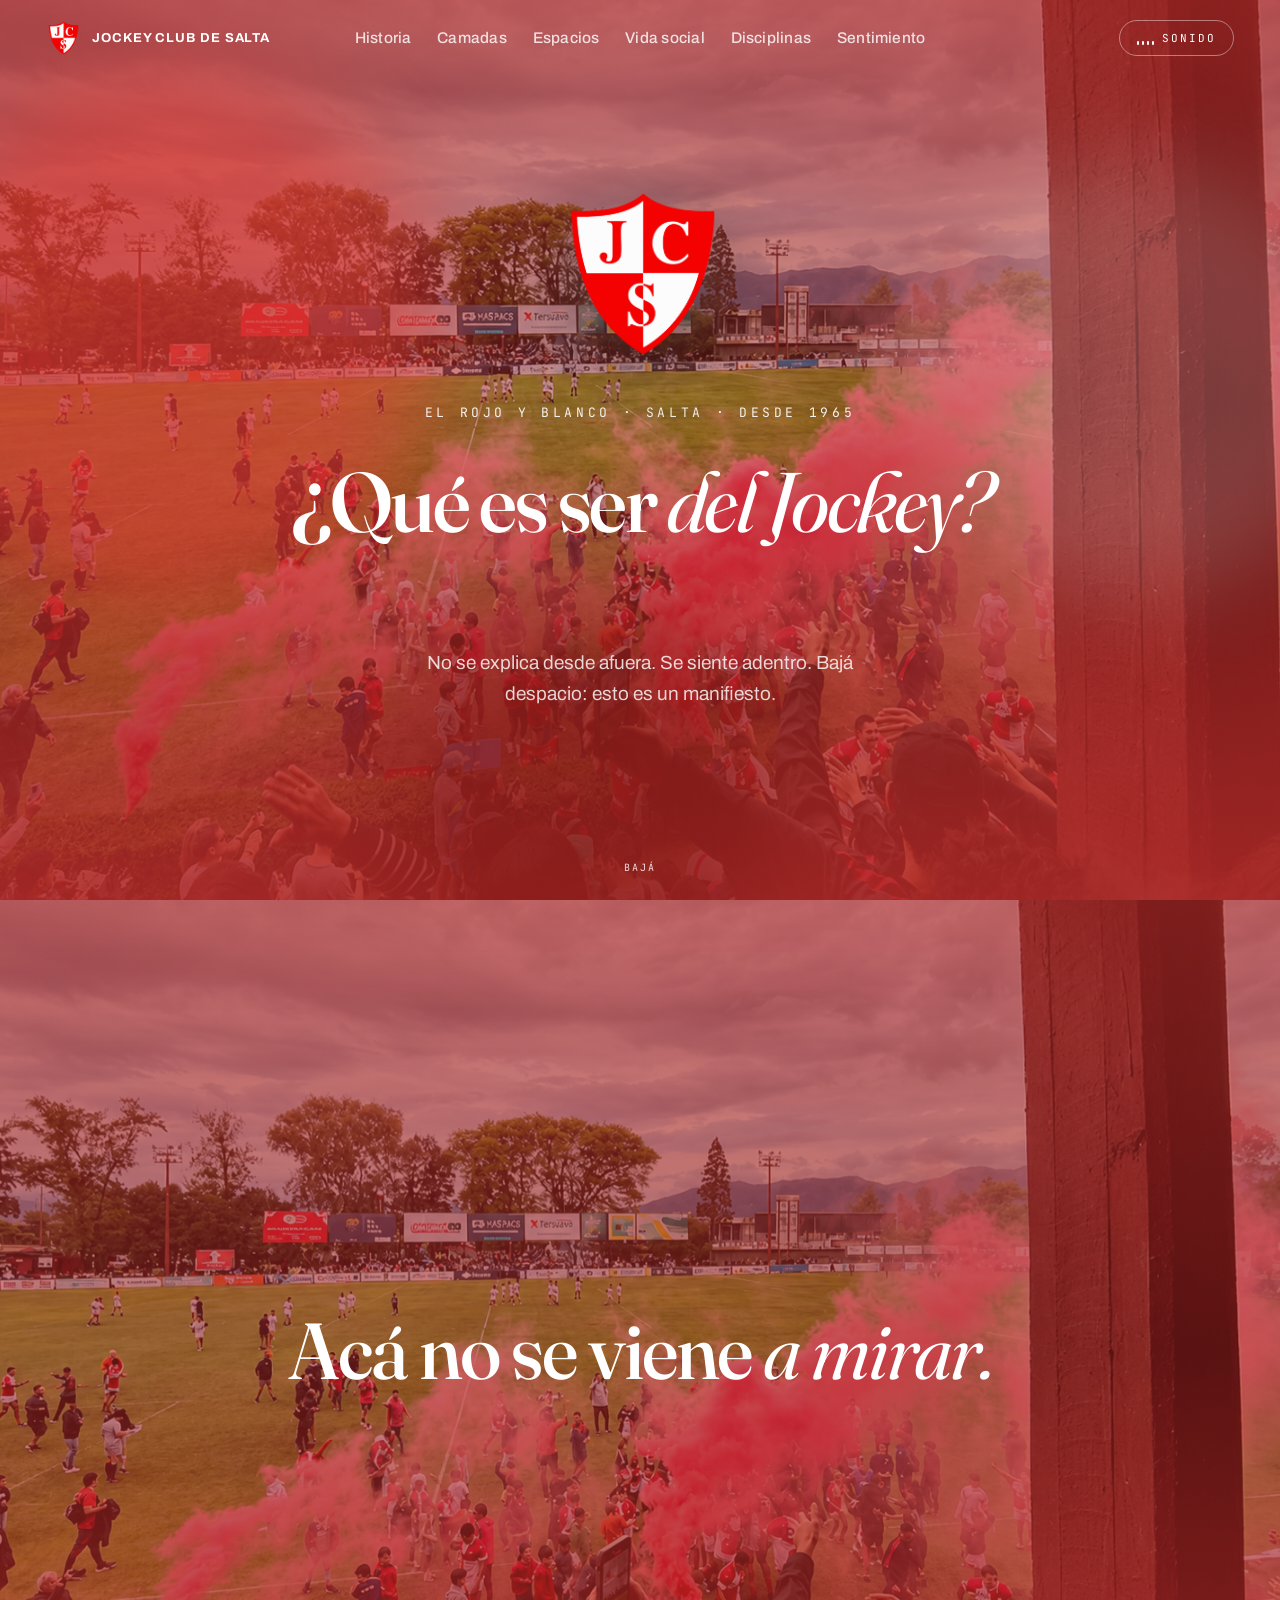
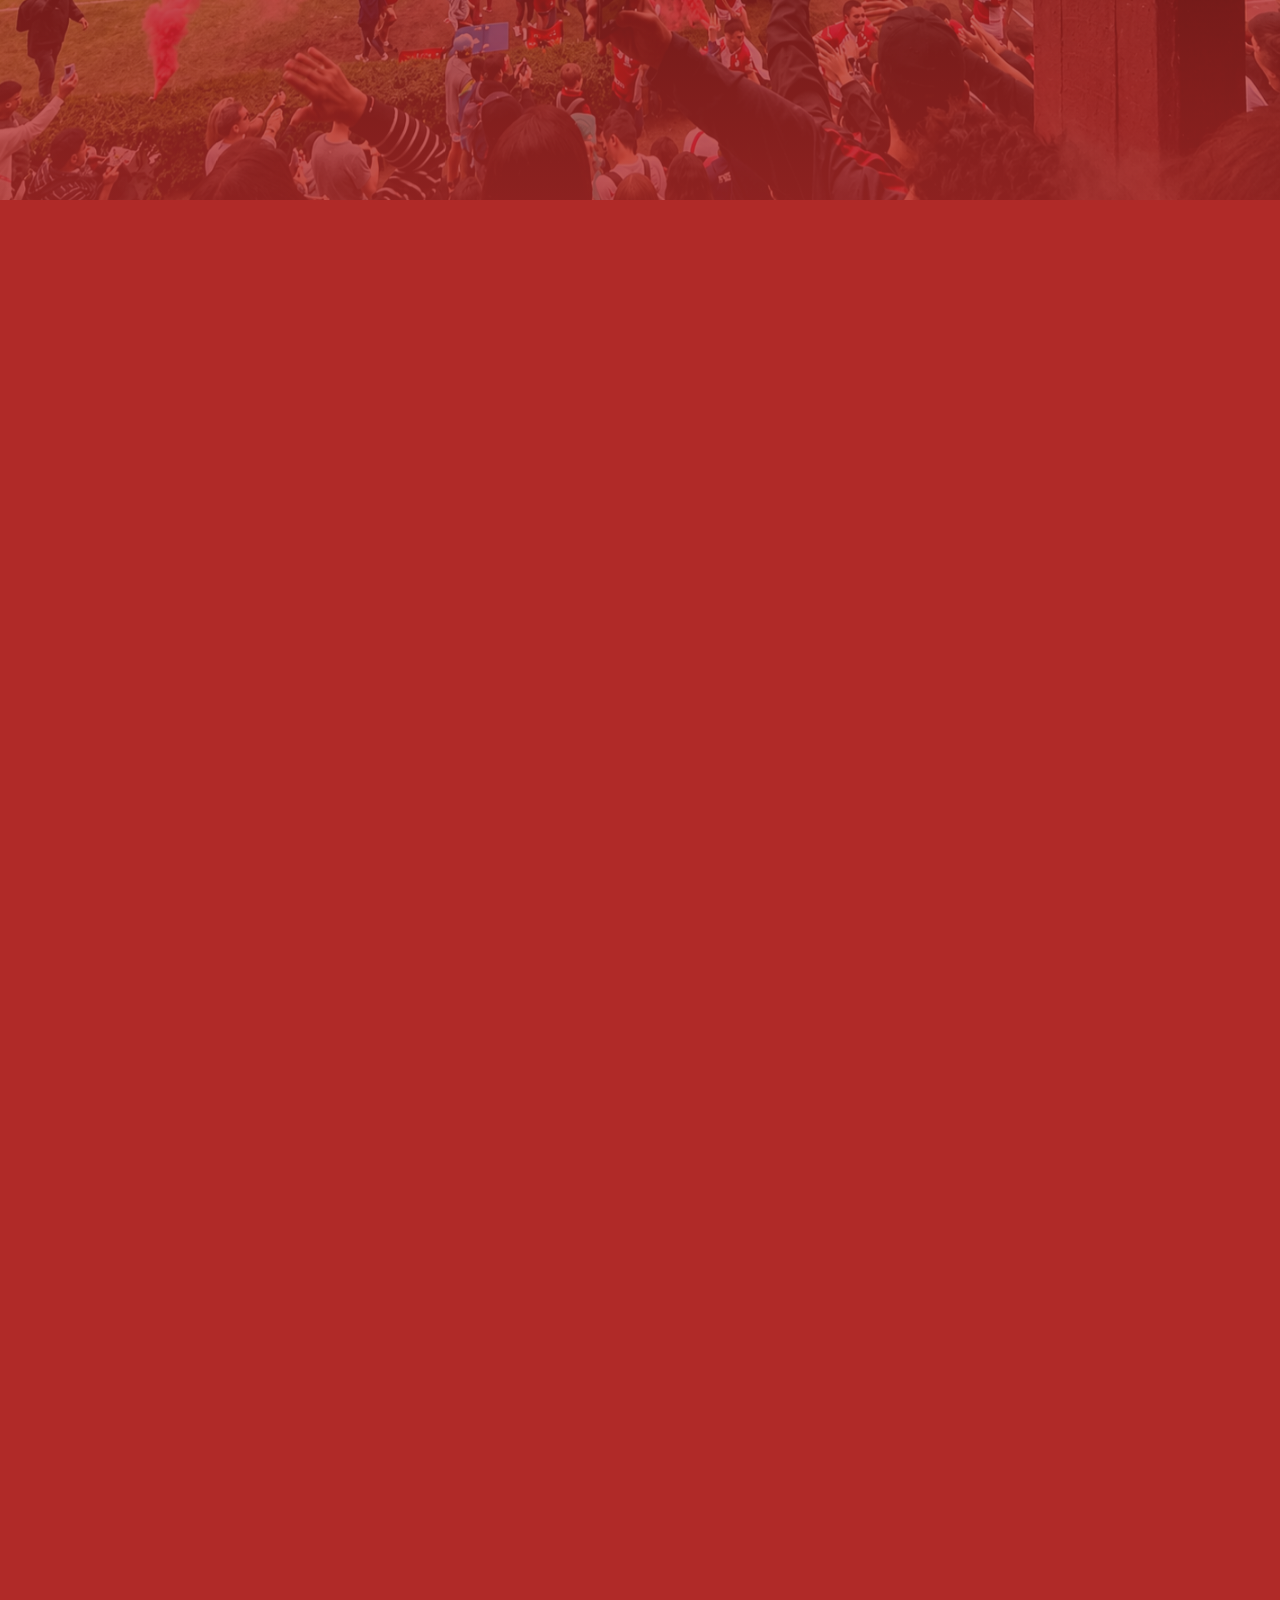
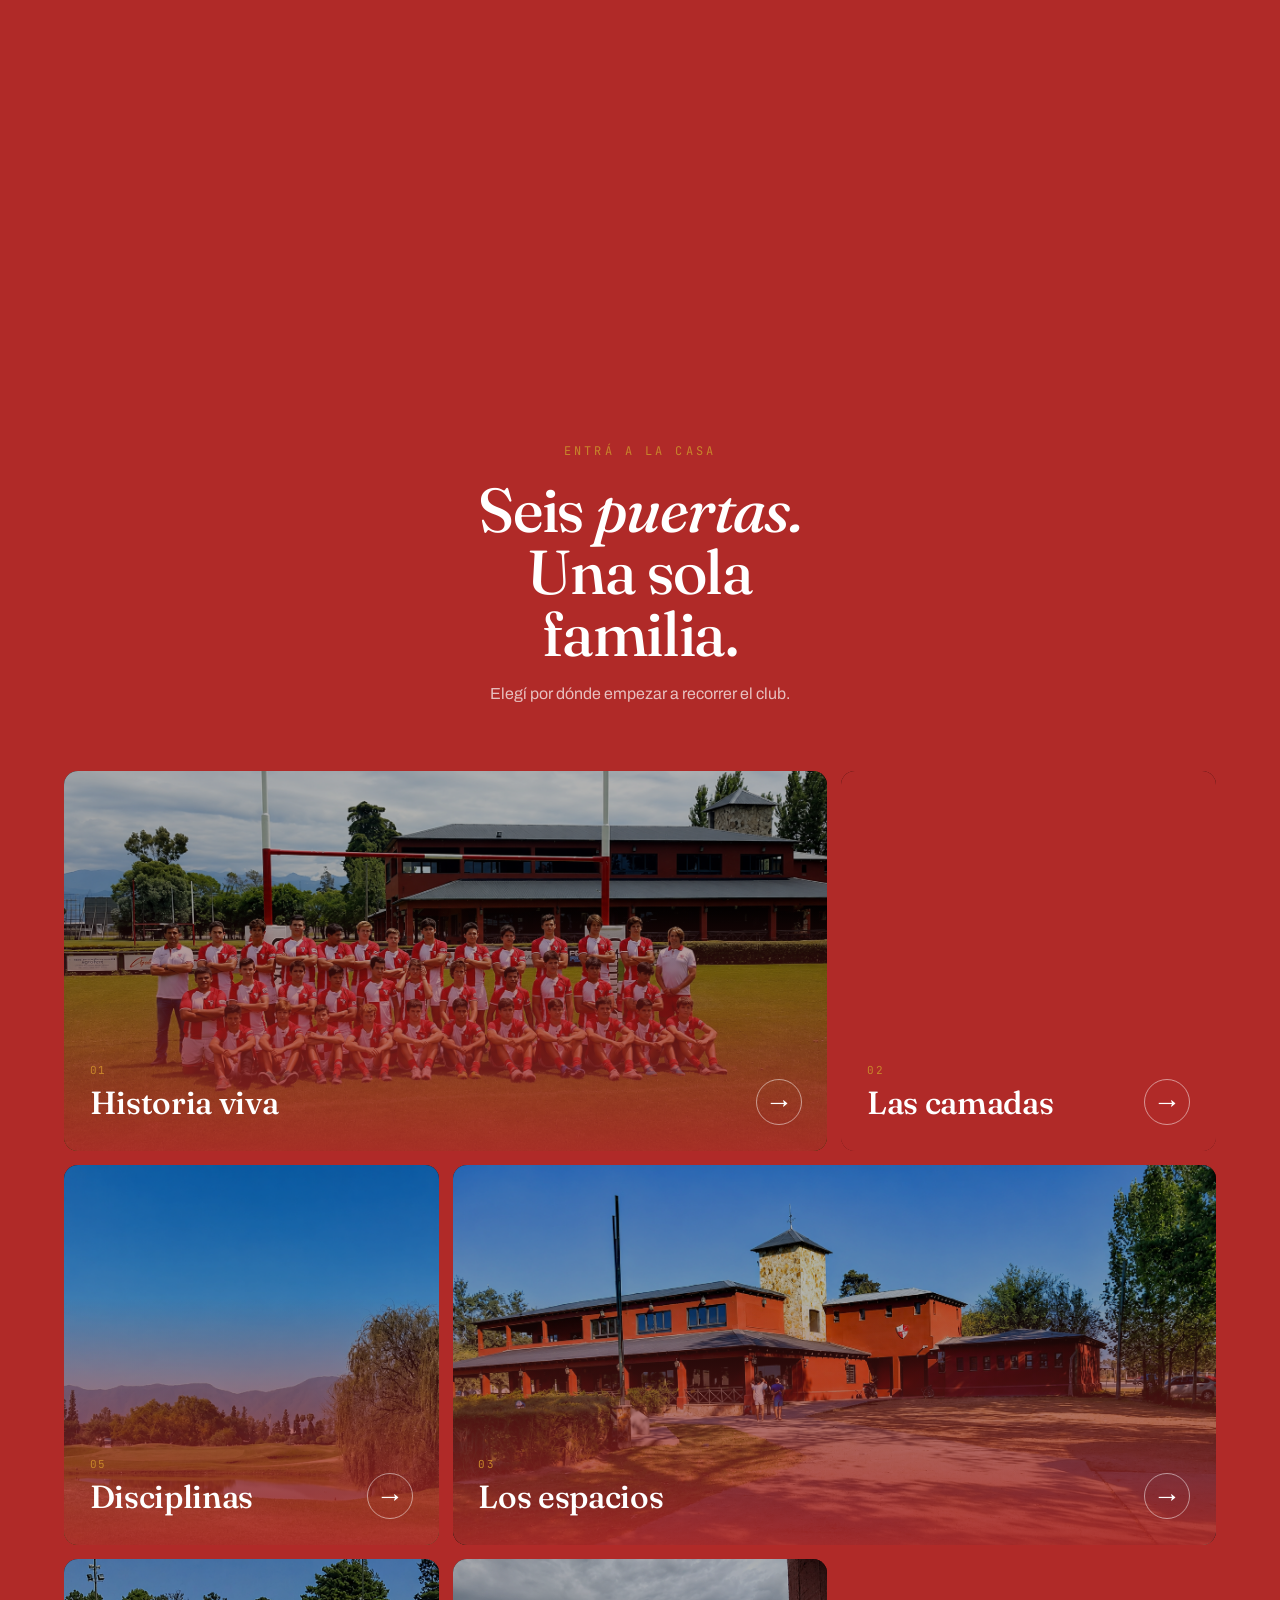
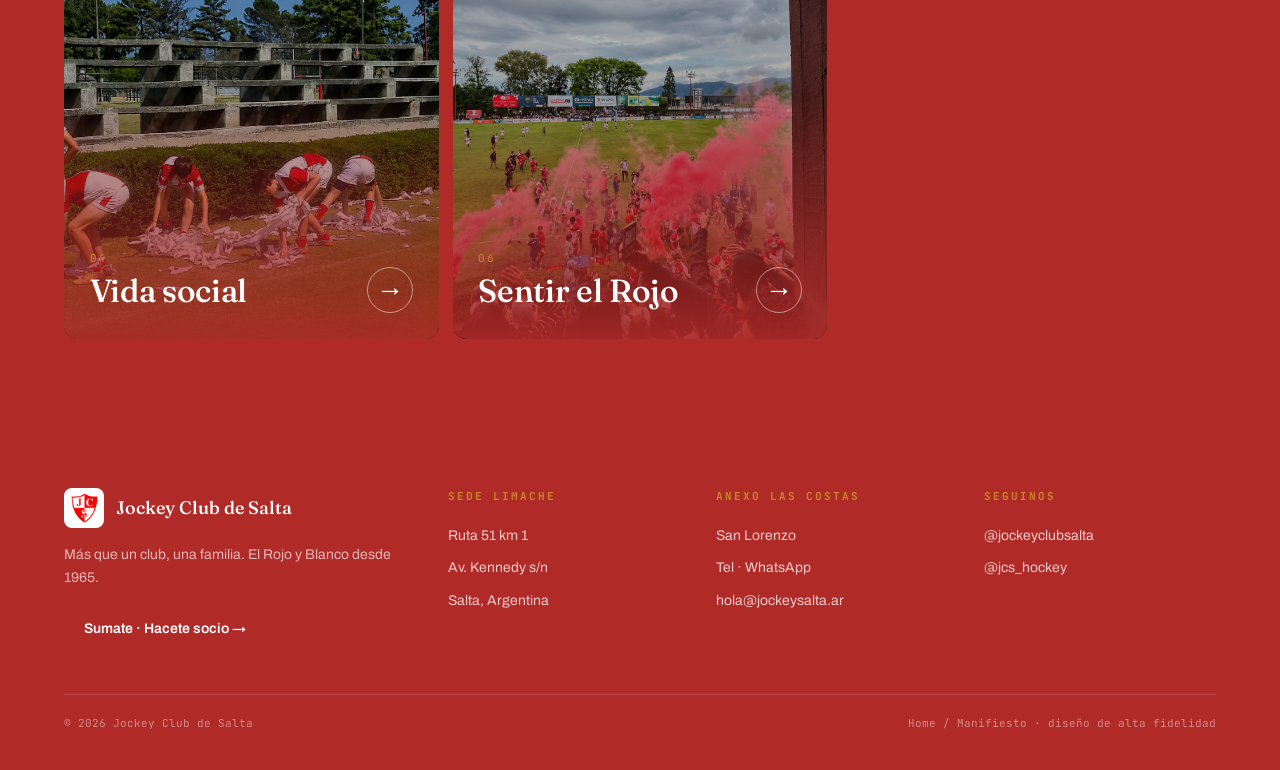
==== index.html @ 43624674 "Header: nav desktop mas grande (15.5px) + hamburguesa mobile rediseñada - Desktop: tipografia de las" ====
<!DOCTYPE html>
<html lang="es">
<head>
<meta charset="UTF-8" />
<meta name="viewport" content="width=device-width, initial-scale=1.0" />
<title>Jockey Club de Salta · Home / Manifiesto</title>
<meta name="description" content="El Jockey Club de Salta, el Rojo y Blanco desde 1965. Más que un club, una familia: manifiesto y recorrido inmersivo por su identidad." />
<meta name="theme-color" content="#B02A28" />
<link rel="icon" type="image/png" href="assets/logo-jcs.png" />
<link rel="apple-touch-icon" href="assets/logo-jcs.png" />
<link rel="canonical" href="https://jockey-club-salta.vercel.app/" />
<meta property="og:type" content="website" />
<meta property="og:site_name" content="Jockey Club de Salta" />
<meta property="og:title" content="Jockey Club de Salta · Home / Manifiesto" />
<meta property="og:description" content="El Jockey Club de Salta, el Rojo y Blanco desde 1965. Más que un club, una familia: manifiesto y recorrido inmersivo por su identidad." />
<meta property="og:image" content="https://jockey-club-salta.vercel.app/assets/banderazo.png" />
<meta property="og:url" content="https://jockey-club-salta.vercel.app/" />
<meta property="og:locale" content="es_AR" />
<meta name="twitter:card" content="summary_large_image" />
<link rel="preconnect" href="https://fonts.googleapis.com" />
<link rel="preconnect" href="https://fonts.gstatic.com" crossorigin />
<link href="https://fonts.googleapis.com/css2?family=Fraunces:ital,opsz,wght@0,9..144,300..900;1,9..144,300..900&family=Archivo:wght@300;400;500;600;700;800&family=JetBrains+Mono:wght@400;500&display=swap" rel="stylesheet" />
<link rel="stylesheet" href="css/base.css?v=3" />
<link rel="stylesheet" href="css/pages/index.css?v=3" />
</head>
<body>

<!-- ===== TOP NAV ===== -->
<header class="topbar" id="topbar" data-solid-after="hero">
  <a class="brand" href="#top"><img src="assets/logo-jcs.png" alt="Escudo JCS" /><b>JOCKEY CLUB DE SALTA</b></a>
  <nav class="mainnav">
    <a href="historia-viva.html">Historia</a>
    <a href="las-camadas.html">Camadas</a>
    <a href="los-espacios.html">Espacios</a>
    <a href="vida-social.html">Vida social</a>
    <a href="las-disciplinas.html">Disciplinas</a>
    <a href="sentir-el-rojo.html">Sentimiento</a>
  </nav>
  <div class="nav-actions">
    <button class="icon-btn snd" id="snd" role="switch" aria-checked="false"><span class="eq"><i></i><i></i><i></i><i></i></span><span>Sonido</span></button>
    <button class="icon-btn menu-btn" id="openMenu" aria-label="Abrir menú"><span class="dots"><i></i><i></i><i></i></span></button>
  </div>
</header>

<!-- ===== OVERLAY MENU ===== -->
<div class="overlay" id="overlay" aria-hidden="true">
  <div class="overlay-top">
    <a class="brand" href="#top"><img src="assets/logo-jcs.png" alt="JCS" style="width:34px;height:34px" /><b>JOCKEY CLUB DE SALTA</b></a>
    <button class="close-btn" id="closeMenu">Cerrar ✕</button>
  </div>
  <div class="overlay-body">
    <a class="ov-item" href="historia-viva.html"><span class="idx">01</span><img class="thumb" src="assets/plantel-m15.png" alt="" /><span class="lab">Historia viva</span><span class="desc">1965 → hoy</span></a>
    <a class="ov-item" href="las-camadas.html"><span class="idx">02</span><span class="swt"></span><span class="lab">Las camadas</span><span class="desc">La constelación</span></a>
    <a class="ov-item" href="los-espacios.html"><span class="idx">03</span><img class="thumb" src="assets/casa-club.png" alt="" /><span class="lab">Los espacios</span><span class="desc">Cancha 1 · La casa roja</span></a>
    <a class="ov-item" href="vida-social.html"><span class="idx">04</span><img class="thumb" src="assets/tercer-tiempo.png" alt="" /><span class="lab">Vida social</span><span class="desc">El tercer tiempo</span></a>
    <a class="ov-item" href="las-disciplinas.html"><span class="idx">05</span><img class="thumb" src="assets/golf.png" alt="" /><span class="lab">Disciplinas</span><span class="desc">Seis deportes</span></a>
    <a class="ov-item" href="sentir-el-rojo.html"><span class="idx">06</span><img class="thumb" src="assets/banderazo.png" alt="" /><span class="lab">Sentir el Rojo</span><span class="desc">La experiencia</span></a>
  </div>
</div>

<!-- ===== INTRO HERO ===== -->
<section class="intro" id="top" data-screen-label="Home · Intro">
  <div class="intro-bg"><img src="assets/banderazo.png" alt="Banderazo en la Cancha 1" /></div>
  <span class="fabric f1"></span><span class="fabric f2"></span><span class="fabric f3"></span>
  <div class="intro-content" id="introContent">
    <div class="crest-wrap a crest"><img src="assets/logo-jcs.png" alt="Escudo del Jockey Club de Salta" /></div>
    <div class="kick a k">El Rojo y Blanco · Salta · desde 1965</div>
    <h1 class="a t">¿Qué es ser <em>del Jockey?</em></h1>
    <p class="sub a s">No se explica desde afuera. Se siente adentro. Bajá despacio: esto es un manifiesto.</p>
  </div>
  <div class="scrollcue"><span>Bajá</span><span class="line"></span></div>
</section>

<!-- ===== MANIFIESTO ===== -->
<section class="manifesto" id="manifiesto" data-screen-label="Home · Manifiesto">
  <div class="stage">
    <div class="stage-bg" id="stageBg">
      <div class="frame on" data-i="0"><img src="assets/banderazo.png" alt="" /></div>
      <div class="frame" data-i="1"><img src="assets/tribuna.png" alt="" /></div>
      <div class="frame" data-i="2"><img src="assets/plantel-m15.png" alt="" /></div>
      <div class="frame" data-i="3"><img src="assets/salida-plantel.png" alt="" /></div>
      <div class="frame" data-i="4"><img src="assets/tercer-tiempo.png" alt="" /></div>
      <div class="frame" data-i="5"><img src="assets/casa-club.png" alt="" /></div>
      <div class="frame" data-i="6"><img src="assets/banderazo.png" alt="" /></div>
    </div>
    <div class="lines" id="lines">
      <div class="line on" data-i="0">Acá no se viene <em>a mirar.</em></div>
      <div class="line coming" data-i="1">Se viene <span class="accent">a pertenecer.</span></div>
      <div class="line coming" data-i="2">Fuimos rayas.<br />Nos hicimos <em>cuadros.</em></div>
      <div class="line coming" data-i="3">El redoblante que no afloja.<br />La <span class="accent">bengala</span> que tiñe el cielo.</div>
      <div class="line coming" data-i="4">Y un tercer tiempo<br />que dura <em>más que el partido.</em></div>
      <div class="line coming" data-i="5">Rojo y Blanco,<br />desde <span class="accent">1965.</span></div>
      <div class="line coming" data-i="6">Más que un club,<br /><em>una familia.</em></div>
    </div>
  </div>
  <!-- scroll steps -->
  <div id="steps"></div>
</section>
<div class="dots" id="dots"></div>
<div class="mani-counter" id="counter">01 / 07</div>

<!-- ===== PUERTAS ===== -->
<section class="puertas" data-screen-label="Home · Puertas">
  <div class="wrap">
    <div class="head">
      <div class="eye">Entrá a la casa</div>
      <h2>Seis <em>puertas.</em> Una sola familia.</h2>
      <p>Elegí por dónde empezar a recorrer el club.</p>
    </div>
    <div class="grid">
      <a class="door" href="historia-viva.html"><img src="assets/plantel-m15.png" alt="" /><div class="body"><div class="l"><div class="n">01</div><h3>Historia viva</h3><p>De Fonzo y el turf a campeón 2026.</p></div><span class="enter">→</span></div></a>
      <a class="door" href="las-camadas.html"><span class="swt"></span><div class="body"><div class="l"><div class="n">02</div><h3>Las camadas</h3><p>Cada promoción, una estrella.</p></div><span class="enter">→</span></div></a>
      <a class="door" href="las-disciplinas.html"><img src="assets/golf.png" alt="" /><div class="body"><div class="l"><div class="n">05</div><h3>Disciplinas</h3><p>Rugby, hockey, tenis, golf y más.</p></div><span class="enter">→</span></div></a>
      <a class="door" href="los-espacios.html"><img src="assets/casa-club.png" alt="" /><div class="body"><div class="l"><div class="n">03</div><h3>Los espacios</h3><p>La Cancha 1, la casa roja, Las Costas.</p></div><span class="enter">→</span></div></a>
      <a class="door" href="vida-social.html"><img src="assets/tercer-tiempo.png" alt="" /><div class="body"><div class="l"><div class="n">04</div><h3>Vida social</h3><p>El tercer tiempo y las giras.</p></div><span class="enter">→</span></div></a>
      <a class="door" href="sentir-el-rojo.html"><img src="assets/banderazo.png" alt="" /><div class="body"><div class="l"><div class="n">06</div><h3>Sentir el Rojo</h3><p>Sonido, bengala, piel de gallina.</p></div><span class="enter">→</span></div></a>
    </div>
  </div>
</section>

<!-- ===== FOOTER ===== -->
<footer class="foot">
  <div class="wrap">
    <div class="foot-grid">
      <div>
        <div class="lg"><img src="assets/logo-jcs.png" alt="JCS" /><b>Jockey Club de Salta</b></div>
        <p>Más que un club, una familia. El Rojo y Blanco desde 1965.</p>
        <a class="cta" href="#">Sumate · Hacete socio →</a>
      </div>
      <div><h5>Sede Limache</h5><ul><li>Ruta 51 km 1</li><li>Av. Kennedy s/n</li><li>Salta, Argentina</li></ul></div>
      <div><h5>Anexo Las Costas</h5><ul><li>San Lorenzo</li><li>Tel · WhatsApp</li><li>hola@jockeysalta.ar</li></ul></div>
      <div><h5>Seguinos</h5><ul><li><a href="#">@jockeyclubsalta</a></li><li><a href="#">@jcs_hockey</a></li></ul></div>
    </div>
    <div class="copy"><span>© 2026 Jockey Club de Salta</span><span>Home / Manifiesto · diseño de alta fidelidad</span></div>
  </div>
</footer>

<script src="js/site.js?v=3" defer></script>
<script src="js/pages/index.js?v=3" defer></script>
</body>
</html>
---- css/base.css ----
/* ===========================================================
   Jockey Club de Salta — base.css
   Fundación compartida por todas las páginas: variables,
   reset, tipografía, navegación, overlay, footer y utilidades.
   Tema por defecto = claro (crema). Las páginas con hero
   oscuro (Home, Camadas, Sentir el Rojo) sobrescriben en su
   propio CSS, cargado después de este archivo.
   =========================================================== */

:root{
  --rojo:#B02A28; --rojo-deep:#9A2220; --rojo-hot:#E23A33;
  --vino:#6E1714; --vino-900:#B02A28; --vino-bg:#B02A28; --vino-soft:#9A2220;
  --blanco:#FFFFFF;
  --crema:#F4EBDD; --crema-2:#ECDFC9; --crema-3:#E4D5BB;
  --tinta:#2A2320; --tinta-60:#6a605a; --tinta-40:#9e9690;
  --ocre:#C8862B; --ocre-2:#E9A24A; --ocre-soft:#F0C77A;
  --verde:#7d8d52; --azul-tenis:#3A6E8F;
  --shadow-warm:0 24px 60px -28px rgba(176,42,40,.45);
  --shadow-soft:0 14px 34px -16px rgba(42,35,32,.3);
  --ease:cubic-bezier(.2,.7,.2,1);
  --maxw:1280px;
  --pad:clamp(20px,5vw,72px);
}

/* ===== Reset & base ===== */
*{box-sizing:border-box;margin:0;padding:0}
html{scroll-behavior:smooth}
body{background:var(--crema);color:var(--tinta);font-family:"Archivo",system-ui,sans-serif;font-size:17px;line-height:1.6;-webkit-font-smoothing:antialiased;overflow-x:hidden}
::selection{background:var(--rojo);color:#fff}
h1,h2,h3,h4{font-family:"Fraunces",Georgia,serif;font-weight:520;line-height:1;letter-spacing:-.02em;font-optical-sizing:auto}
.mono{font-family:"JetBrains Mono",monospace}
a{color:inherit;text-decoration:none}
img{display:block;max-width:100%}
.wrap{max-width:var(--maxw);margin:0 auto;padding-left:var(--pad);padding-right:var(--pad)}

/* ===== Reveal on scroll (translateY only; opacity stays 1) ===== */
html.js .reveal{transform:translateY(16px);transition:transform 1s var(--ease)}
html.js .reveal.in{transform:none}
html.js .reveal.d1{transition-delay:.1s}
html.js .reveal.d2{transition-delay:.2s}
html.js .reveal.d3{transition-delay:.3s}
@media(prefers-reduced-motion:reduce){html.js .reveal{transform:none !important;transition:none}}

/* ===== Top nav — layout editorial de 3 zonas (tema claro por defecto) ===== */
.topbar{
  position:fixed;top:0;left:0;right:0;z-index:60;
  display:flex;align-items:center;justify-content:space-between;gap:18px;
  padding:18px clamp(18px,4vw,46px);
  border-bottom:1px solid transparent;
  transition:background .55s var(--ease),border-color .55s var(--ease),padding .45s var(--ease);
  animation:navIn .9s var(--ease) both;
}
@keyframes navIn{from{opacity:0;transform:translateY(-14px)}to{opacity:1;transform:none}}
.topbar.solid{
  background:rgba(244,235,221,.78);
  -webkit-backdrop-filter:blur(20px) saturate(1.5);backdrop-filter:blur(20px) saturate(1.5);
  border-bottom-color:rgba(42,35,32,.1);
  padding-top:12px;padding-bottom:12px;
}

/* Marca */
.brand{grid-column:1;justify-self:start;display:inline-flex;align-items:center;gap:12px;transition:opacity .3s var(--ease)}
.brand:hover{opacity:.74}
.brand img{width:34px;height:34px;transition:transform .55s var(--ease)}
.brand:hover img{transform:rotate(-5deg) scale(1.05)}
.brand b{font-family:"Archivo";font-weight:700;font-size:13px;letter-spacing:.07em;text-transform:uppercase;color:var(--tinta)}
.brand .tag{font-family:"JetBrains Mono";font-size:10.5px;letter-spacing:.16em;text-transform:uppercase;color:var(--tinta-60);border-left:1px solid rgba(42,35,32,.25);padding-left:12px}
@media(max-width:640px){.brand .tag{display:none}}

/* Acciones (derecha) */
.nav-actions{grid-column:2;justify-self:end;display:flex;align-items:center;gap:10px}
.icon-btn{display:inline-flex;align-items:center;gap:9px;font-family:"JetBrains Mono";font-size:11px;letter-spacing:.18em;text-transform:uppercase;border:1px solid rgba(42,35,32,.2);color:var(--tinta);background:transparent;border-radius:100px;padding:10px 17px;cursor:pointer;transition:background .3s var(--ease),color .3s var(--ease),border-color .3s var(--ease),transform .3s var(--ease)}
.icon-btn:hover{background:var(--rojo);color:#fff;border-color:var(--rojo);transform:translateY(-1px)}
/* Hamburguesa mobile — botón cuadrado redondeado con tres líneas limpias */
.menu-btn{width:48px;height:48px;padding:0;justify-content:center;border-radius:14px;border-color:rgba(42,35,32,.18);background:rgba(120,110,102,.07);-webkit-backdrop-filter:blur(6px);backdrop-filter:blur(6px)}
.menu-btn .dots{display:flex;flex-direction:column;align-items:flex-start;gap:5px;width:22px}
.menu-btn .dots i{width:22px;height:2.2px;border-radius:2px;background:currentColor;display:block;transition:width .35s var(--ease),transform .35s var(--ease)}
.menu-btn .dots i:nth-child(2){width:15px}
.menu-btn:hover{transform:translateY(-1px)}
.menu-btn:hover .dots i:nth-child(2){width:22px}
.menu-btn:active{transform:scale(.94)}

/* ===== Nav inline (secciones escritas, sólo desktop) ===== */
.mainnav{display:none}
.mainnav a{position:relative;font-family:"Archivo";font-weight:500;font-size:15.5px;letter-spacing:.015em;color:var(--tinta);padding:8px 2px;white-space:nowrap;opacity:.74;transition:opacity .3s var(--ease),color .3s var(--ease)}
.mainnav a::after{content:"";position:absolute;left:50%;right:50%;bottom:0;height:2px;border-radius:2px;background:var(--rojo);transition:left .35s var(--ease),right .35s var(--ease)}
.mainnav a:hover{opacity:1;color:var(--rojo)}
.mainnav a.active{opacity:1;color:var(--rojo)}
.mainnav a:hover::after,.mainnav a.active::after{left:0;right:0}
@media(min-width:1180px){
  .topbar{display:grid;grid-template-columns:1fr auto 1fr}
  .mainnav{grid-column:2;justify-self:center;display:flex;align-items:center;gap:clamp(15px,1.7vw,28px)}
  .nav-actions{grid-column:3}
  .nav-actions .menu-btn{display:none}
  .topbar .brand .tag{display:none}
}
@media(prefers-reduced-motion:reduce){.topbar{animation:none}}
.snd .eq{display:flex;align-items:flex-end;gap:2.5px;height:13px}
.snd .eq i{width:2.5px;background:currentColor;height:30%;border-radius:2px}
.snd.on .eq i{animation:eq .9s ease-in-out infinite}
.snd.on .eq i:nth-child(2){animation-delay:.15s}
.snd.on .eq i:nth-child(3){animation-delay:.3s}
.snd.on .eq i:nth-child(4){animation-delay:.45s}
@keyframes eq{0%,100%{height:25%}50%{height:100%}}
@media(max-width:520px){.snd span:last-child{display:none}}
/* Mobile: header limpio — solo marca + hamburguesa (sin botón de sonido) */
@media(max-width:1179px){.nav-actions .snd{display:none}}

/* ===== Overlay menu (fondo oscuro en todas las páginas) ===== */
.overlay{position:fixed;inset:0;z-index:70;background:var(--vino-900);transform:translateY(-100%);transition:transform .7s var(--ease);display:flex;flex-direction:column;overflow-y:auto}
.overlay.open{transform:none}
.overlay-top{display:flex;align-items:center;justify-content:space-between;padding:18px clamp(18px,4vw,42px)}
.overlay-top .brand b{color:#fff}
.close-btn{font-family:"JetBrains Mono";font-size:12px;letter-spacing:.14em;text-transform:uppercase;color:#fff;background:transparent;border:1px solid rgba(255,255,255,.4);border-radius:100px;padding:9px 18px;cursor:pointer;transition:.3s var(--ease)}
.close-btn:hover{background:var(--rojo);border-color:var(--rojo)}
.overlay-body{flex:1;display:flex;flex-direction:column;justify-content:center;padding:clamp(16px,3vw,36px) clamp(18px,4vw,42px)}
.ov-item{display:flex;align-items:center;gap:clamp(16px,3vw,34px);padding:clamp(11px,1.5vw,18px) 8px;border-top:1px solid rgba(255,255,255,.12);cursor:pointer;transition:.4s var(--ease)}
.ov-item:last-child{border-bottom:1px solid rgba(255,255,255,.12)}
.ov-item.active{background:rgba(255,255,255,.05)}
.ov-item .thumb{width:clamp(54px,7vw,88px);height:clamp(40px,5vw,60px);border-radius:9px;object-fit:cover;flex-shrink:0;filter:grayscale(.4) brightness(.85);transition:.45s var(--ease)}
.ov-item .swt{width:clamp(54px,7vw,88px);height:clamp(40px,5vw,60px);border-radius:9px;flex-shrink:0;background:radial-gradient(circle at 60% 30%,#B02A28,#B02A28)}
.ov-item .lab{font-family:"Fraunces";font-size:clamp(26px,4.6vw,54px);font-weight:480;color:#fff;letter-spacing:-.02em;line-height:1;transition:.4s var(--ease)}
.ov-item .desc{font-family:"JetBrains Mono";font-size:11px;letter-spacing:.1em;color:rgba(255,255,255,.5);text-transform:uppercase;margin-left:auto;text-align:right;display:none}
@media(min-width:900px){.ov-item .desc{display:block}}
.ov-item .idx{font-family:"JetBrains Mono";font-size:12px;color:var(--ocre);width:30px;flex-shrink:0}
.ov-item:hover{padding-left:24px}
.ov-item:hover .lab{color:var(--ocre)}
.ov-item:hover .thumb{filter:none;transform:scale(1.05)}

/* ===== Pager (tema claro por defecto) ===== */
.pager{border-top:1px solid rgba(42,35,32,.14);display:grid;grid-template-columns:1fr 1fr}
.pager a{padding:clamp(28px,4vw,48px) var(--pad);transition:background .4s var(--ease);display:flex;flex-direction:column;gap:8px}
.pager a:hover{background:var(--crema-2)}
.pager a.next{text-align:right;border-left:1px solid rgba(42,35,32,.14)}
.pager .dir{font-family:"JetBrains Mono";font-size:11px;letter-spacing:.16em;text-transform:uppercase;color:var(--tinta-60)}
.pager .ttl{font-family:"Fraunces";font-size:clamp(24px,3.4vw,40px);font-weight:500;letter-spacing:-.01em}
.pager a:hover .ttl{color:var(--rojo)}

/* ===== Footer (rojo en todas las páginas) ===== */
footer.foot{background:#B02A28;color:rgba(255,255,255,.86);padding:60px 0 38px}
.foot-grid{display:grid;grid-template-columns:1.5fr 1fr 1fr 1fr;gap:36px}
@media(max-width:860px){.foot-grid{grid-template-columns:1fr 1fr;gap:30px}}
@media(max-width:520px){.foot-grid{grid-template-columns:1fr}}
.foot .lg{display:flex;align-items:center;gap:12px;margin-bottom:16px}
.foot .lg img{width:40px;height:40px;background:#fff;border-radius:8px;padding:5px}
.foot .lg b{font-family:"Fraunces";font-size:18px;font-weight:520;color:#fff}
.foot p{font-size:14px;line-height:1.6;color:rgba(255,255,255,.66)}
.foot h5{font-family:"JetBrains Mono";font-size:11px;letter-spacing:.18em;text-transform:uppercase;color:var(--ocre);margin-bottom:14px}
.foot ul{list-style:none}
.foot ul li{padding:5px 0;font-size:14px;color:rgba(255,255,255,.76)}
.foot ul li a:hover{color:#fff;text-decoration:underline}
.foot .cta{margin-top:18px;display:inline-flex;align-items:center;gap:10px;background:var(--rojo);color:#fff;font-family:"Archivo";font-weight:600;font-size:14px;border-radius:100px;padding:11px 20px;transition:.35s var(--ease)}
.foot .cta:hover{background:var(--rojo-deep)}
.foot .copy{border-top:1px solid rgba(255,255,255,.12);margin-top:42px;padding-top:20px;display:flex;justify-content:space-between;flex-wrap:wrap;gap:10px;font-family:"JetBrains Mono";font-size:11px;color:rgba(255,255,255,.45)}

/* ===== Scroll progress bar ===== */
.progress{position:fixed;top:0;left:0;height:3px;background:var(--rojo);z-index:65;width:0;transition:width .1s linear}

/* ===== Ajustes táctiles en mobile (tap targets cómodos) ===== */
@media(max-width:767px){
  .icon-btn{min-height:44px;padding:11px 16px}
  .brand{min-height:44px}
  .close-btn{min-height:44px;padding:11px 18px}
  .foot ul li{padding:2px 0}
  .foot ul li a{display:inline-flex;align-items:center;min-height:42px;padding:6px 2px}
  .foot .copy{gap:6px}
}
---- css/pages/index.css ----
/* index — estilos propios de la página (lo compartido vive en base.css) */

:root{
    --rojo:#B02A28;--rojo-deep:#9A2220;--vino:#B02A28;--vino-900:#B02A28;
    --blanco:#FFFFFF;--crema:#F4EBDD;--crema-2:#ECDFC9;--tinta:#2A2320;--tinta-60:#6a605a;--ocre:#C8862B;
    --shadow-warm:0 24px 60px -28px rgba(176,42,40,.5);
    --ease:cubic-bezier(.2,.7,.2,1);--maxw:1280px;--pad:clamp(20px,5vw,72px);
  }
body{background:var(--rojo);color:var(--tinta);font-family:"Archivo",system-ui,sans-serif;font-size:17px;line-height:1.6;-webkit-font-smoothing:antialiased;overflow-x:hidden}
::selection{background:#fff;color:var(--rojo)}
/* Header transparente sobre el hero oscuro → glassy claro al hacer scroll */
.topbar.solid{background:rgba(244,235,221,.78);-webkit-backdrop-filter:blur(20px) saturate(1.5);backdrop-filter:blur(20px) saturate(1.5);border-bottom-color:rgba(42,35,32,.1)}
.brand b{color:#fff;transition:color .5s var(--ease)}
.topbar.solid .brand b{color:var(--tinta)}
.icon-btn{border-color:rgba(255,255,255,.42);color:#fff}
.topbar.solid .icon-btn{border-color:rgba(42,35,32,.2);color:var(--tinta)}
.icon-btn:hover{background:#fff;color:var(--rojo);border-color:#fff}
.topbar.solid .icon-btn:hover{background:var(--rojo);color:#fff;border-color:var(--rojo)}
.mainnav a{color:#fff;opacity:.82;transition:color .5s var(--ease),opacity .3s var(--ease)}
.mainnav a::after{background:#fff}
.mainnav a:hover{color:#fff;opacity:1}
.topbar.solid .mainnav a{color:var(--tinta)}
.topbar.solid .mainnav a::after{background:var(--rojo)}
.topbar.solid .mainnav a:hover,.topbar.solid .mainnav a.active{color:var(--rojo)}
.snd{display:inline-flex;align-items:center;gap:8px;cursor:pointer}
.snd .eq{display:flex;align-items:flex-end;gap:2.5px;height:14px}
.overlay-body{flex:1;display:flex;flex-direction:column;justify-content:center;padding:clamp(20px,4vw,40px) clamp(18px,4vw,42px)}
.ov-item{display:flex;align-items:center;gap:clamp(16px,3vw,34px);padding:clamp(12px,1.6vw,20px) 8px;border-top:1px solid rgba(255,255,255,.12);cursor:pointer;position:relative;transition:.4s var(--ease)}
.ov-item .thumb{width:clamp(56px,7vw,94px);height:clamp(42px,5vw,64px);border-radius:9px;object-fit:cover;flex-shrink:0;filter:grayscale(.4) brightness(.85);transition:.45s var(--ease)}
.ov-item .swt{width:clamp(56px,7vw,94px);height:clamp(42px,5vw,64px);border-radius:9px;flex-shrink:0;background:radial-gradient(circle at 60% 30%,#B02A28,#B02A28)}
.ov-item .lab{font-family:"Fraunces";font-size:clamp(28px,5vw,58px);font-weight:480;color:#fff;letter-spacing:-.02em;line-height:1;transition:.4s var(--ease)}
.intro{position:relative;height:100svh;min-height:640px;overflow:hidden;display:flex;align-items:center;justify-content:center;background:var(--rojo)}
.intro-bg{position:absolute;inset:0}
.intro-bg img{width:100%;height:100%;object-fit:cover;transform:scale(1.08);filter:saturate(1.05)}
.intro-bg::after{content:"";position:absolute;inset:0;background:linear-gradient(180deg,rgba(176,42,40,.62),rgba(154,34,32,.42) 45%,rgba(176,42,40,.82)),radial-gradient(90% 80% at 50% 45%,transparent,rgba(176,42,40,.55))}
.fabric{position:absolute;border-radius:50%;filter:blur(46px);opacity:.55;animation:drift 16s ease-in-out infinite}
.fabric.f1{width:42vw;height:42vw;background:#E23A33;left:-8vw;top:8vh;animation-delay:0s}
.fabric.f2{width:34vw;height:34vw;background:#fff;right:-6vw;top:18vh;opacity:.16;animation-delay:-4s}
.fabric.f3{width:30vw;height:30vw;background:#7d1714;left:30vw;bottom:-10vh;opacity:.5;animation-delay:-8s}
@keyframes drift{0%,100%{transform:translate(0,0) scale(1)}50%{transform:translate(4vw,-3vh) scale(1.12)}}
.intro-content{position:relative;z-index:3;text-align:center;padding:0 24px}
.crest-wrap{position:relative;display:inline-block;margin-bottom:clamp(22px,3vw,38px)}
.crest-wrap img{width:clamp(96px,13vw,172px);filter:drop-shadow(0 18px 40px rgba(0,0,0,.45))}
.crest-wrap::before{content:"";position:absolute;inset:-18%;border-radius:50%;background:radial-gradient(circle,rgba(255,255,255,.22),transparent 65%);opacity:1}
.intro h1{color:#fff;font-size:clamp(38px,6.6vw,94px);font-weight:540;line-height:1.04;letter-spacing:-.03em;text-wrap:balance;margin-bottom:clamp(54px,8vw,104px)}
.intro h1 em{font-style:italic;font-weight:400}
.intro .kick{color:rgba(255,255,255,.92);font-family:"JetBrains Mono";font-size:clamp(11px,1.3vw,13px);letter-spacing:.28em;text-transform:uppercase;margin-bottom:clamp(20px,3vw,34px)}
.intro .sub{color:rgba(255,255,255,.82);max-width:46ch;margin:0 auto;font-size:clamp(15px,1.7vw,19px);font-weight:380}
.scrollcue{position:absolute;bottom:24px;left:50%;transform:translateX(-50%);z-index:4;color:#fff;display:flex;flex-direction:column;align-items:center;gap:8px;font-family:"JetBrains Mono";font-size:10px;letter-spacing:.22em;text-transform:uppercase;opacity:.85}
.scrollcue .line{width:1px;height:40px;background:linear-gradient(#fff,transparent);animation:cue 2.2s var(--ease) infinite}
@keyframes cue{0%{transform:scaleY(.2);transform-origin:top;opacity:0}40%{opacity:1}100%{transform:scaleY(1);transform-origin:top;opacity:0}}
.manifesto{position:relative}
.stage{position:sticky;top:0;height:100svh;overflow:hidden;display:flex;align-items:center;justify-content:center}
.stage-bg{position:absolute;inset:0}
.stage-bg .frame{position:absolute;inset:0;opacity:0;transition:opacity 1.1s var(--ease)}
.stage-bg .frame.on{opacity:1}
.stage-bg .frame img{width:100%;height:100%;object-fit:cover;transform:scale(1.05);animation:slowzoom 12s ease-out forwards}
@keyframes slowzoom{from{transform:scale(1.16)}to{transform:scale(1.02)}}
.stage-bg::after{content:"";position:absolute;inset:0;z-index:2;background:linear-gradient(180deg,rgba(176,42,40,.7),rgba(154,34,32,.55) 50%,rgba(176,42,40,.8))}
.lines{position:relative;z-index:3;text-align:center;padding:0 clamp(22px,6vw,80px);max-width:1100px}
.line{position:absolute;left:50%;top:50%;transform:translate(-50%,-44%);width:min(92vw,1000px);
    color:#fff;font-family:"Fraunces";font-weight:500;font-size:clamp(34px,6.2vw,84px);line-height:1.02;letter-spacing:-.025em;text-wrap:balance;
    opacity:0;transition:opacity .8s var(--ease),transform .9s var(--ease);pointer-events:none}
.line em{font-style:italic;font-weight:380}
.line .accent{color:#FFD9A0}
.line.on{opacity:1;transform:translate(-50%,-50%)}
.line.was{opacity:0;transform:translate(-50%,-58%)}
.line.coming{opacity:0;transform:translate(-50%,-40%)}
.dots{position:fixed;right:clamp(14px,2.4vw,30px);top:50%;transform:translateY(-50%);z-index:40;display:flex;flex-direction:column;gap:13px;mix-blend-mode:difference;opacity:0}
.dots .d{width:8px;height:8px;border-radius:50%;border:1.5px solid #fff;opacity:.45;transition:.4s var(--ease)}
.dots .d.on{opacity:1;background:#fff;transform:scale(1.25)}
@media(max-width:760px){.dots{right:10px;gap:10px}.dots .d{width:6px;height:6px}}
.mani-counter{position:fixed;left:clamp(16px,3vw,34px);bottom:24px;z-index:40;font-family:"JetBrains Mono";font-size:12px;letter-spacing:.14em;color:#fff;mix-blend-mode:difference;opacity:0;transition:opacity .5s}
.mani-counter.show{opacity:.9}
.puertas{background:var(--vino-900);padding:clamp(70px,10vw,130px) 0 clamp(50px,7vw,90px);position:relative}
.puertas .head{text-align:center;max-width:40ch;margin:0 auto clamp(40px,5vw,64px)}
.puertas .head .eye{font-family:"JetBrains Mono";font-size:12px;letter-spacing:.26em;text-transform:uppercase;color:var(--ocre);margin-bottom:18px}
.puertas .head h2{color:#fff;font-size:clamp(32px,5vw,62px);font-weight:480;letter-spacing:-.022em}
.puertas .head h2 em{font-style:italic;color:#fff}
.puertas .head p{color:rgba(255,255,255,.7);margin-top:16px;font-size:16px}
.grid{display:grid;grid-template-columns:repeat(6,1fr);gap:14px}
.door{position:relative;border-radius:14px;overflow:hidden;min-height:clamp(240px,34vw,380px);display:flex;cursor:pointer;background:#1a0605;
    grid-column:span 2}
.door:nth-child(1){grid-column:span 4}
.door:nth-child(4){grid-column:span 4}
.door img{position:absolute;inset:0;width:100%;height:100%;object-fit:cover;filter:brightness(.7) saturate(1.05);transition:transform 1.1s var(--ease),filter .6s var(--ease)}
.door .swt{position:absolute;inset:0;background:radial-gradient(circle at 65% 30%,#B02A28,#B02A28)}
.door::after{content:"";position:absolute;inset:0;background:linear-gradient(180deg,transparent 35%,rgba(176,42,40,.9))}
.door:hover img{transform:scale(1.07);filter:brightness(.82) saturate(1.1)}
.door .body{position:relative;z-index:2;align-self:flex-end;padding:clamp(18px,2vw,28px);width:100%;display:flex;align-items:flex-end;justify-content:space-between;gap:14px}
.door .body .l .n{font-family:"JetBrains Mono";font-size:11px;letter-spacing:.16em;color:var(--ocre);margin-bottom:8px}
.door .body .l h3{color:#fff;font-size:clamp(22px,2.5vw,34px);font-weight:520;letter-spacing:-.01em;line-height:1}
.door .body .l p{color:rgba(255,255,255,.72);font-size:13px;margin-top:6px;max-width:30ch;opacity:0;max-height:0;transition:.5s var(--ease)}
.door:hover .body .l p{opacity:1;max-height:60px}
.door .enter{flex-shrink:0;width:46px;height:46px;border-radius:50%;border:1.5px solid rgba(255,255,255,.5);display:flex;align-items:center;justify-content:center;color:#fff;font-size:18px;transition:.4s var(--ease)}
.door:hover .enter{background:var(--ocre);border-color:var(--ocre);color:var(--vino-900);transform:translateX(4px)}
@media(max-width:900px){.grid{grid-template-columns:repeat(2,1fr)}.door,.door:nth-child(1),.door:nth-child(4){grid-column:span 1}}
@media(max-width:560px){.grid{grid-template-columns:1fr}.door,.door:nth-child(1),.door:nth-child(4){grid-column:span 1}}
.foot .cta:hover{background:var(--rojo-deep);box-shadow:0 12px 26px -12px rgba(176,42,40,.7)}
@media (prefers-reduced-motion:reduce){
    *{animation-duration:.01ms !important;animation-iteration-count:1 !important}
    .line{transition:opacity .3s linear}
  }
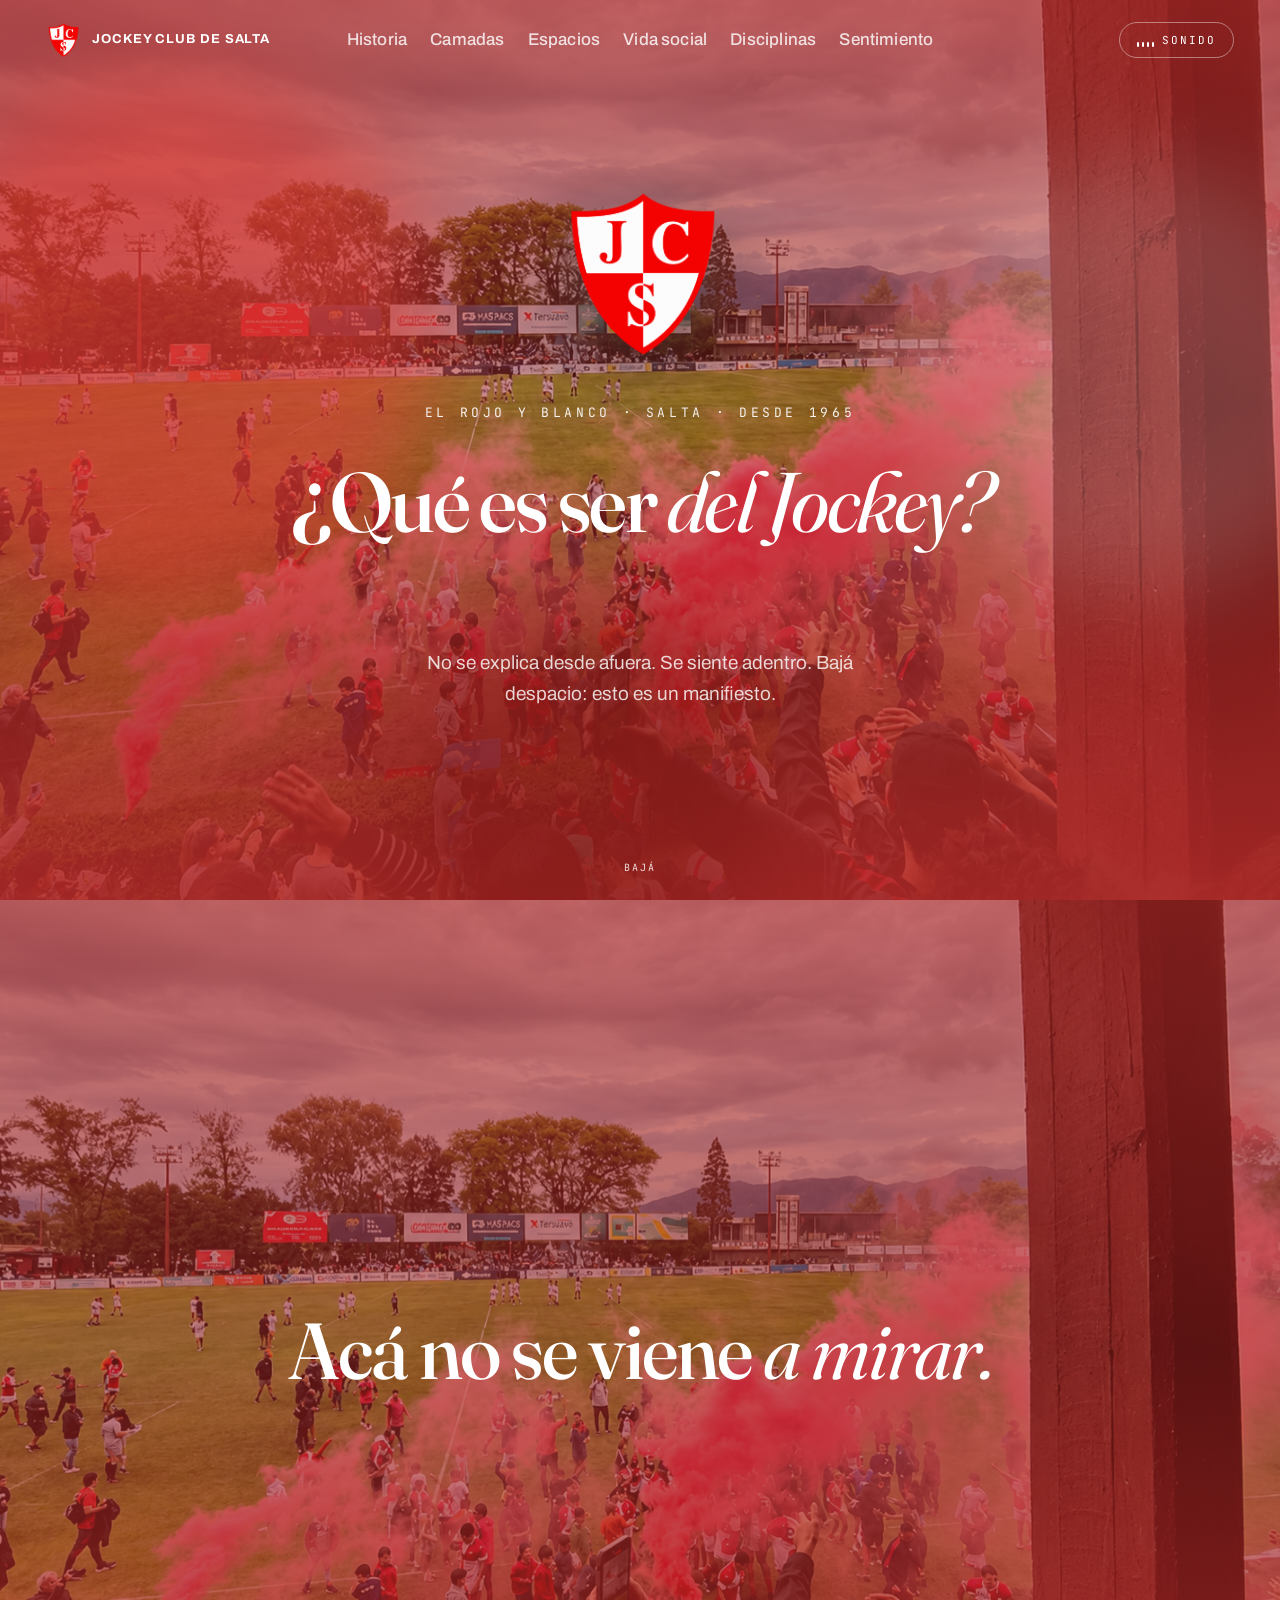
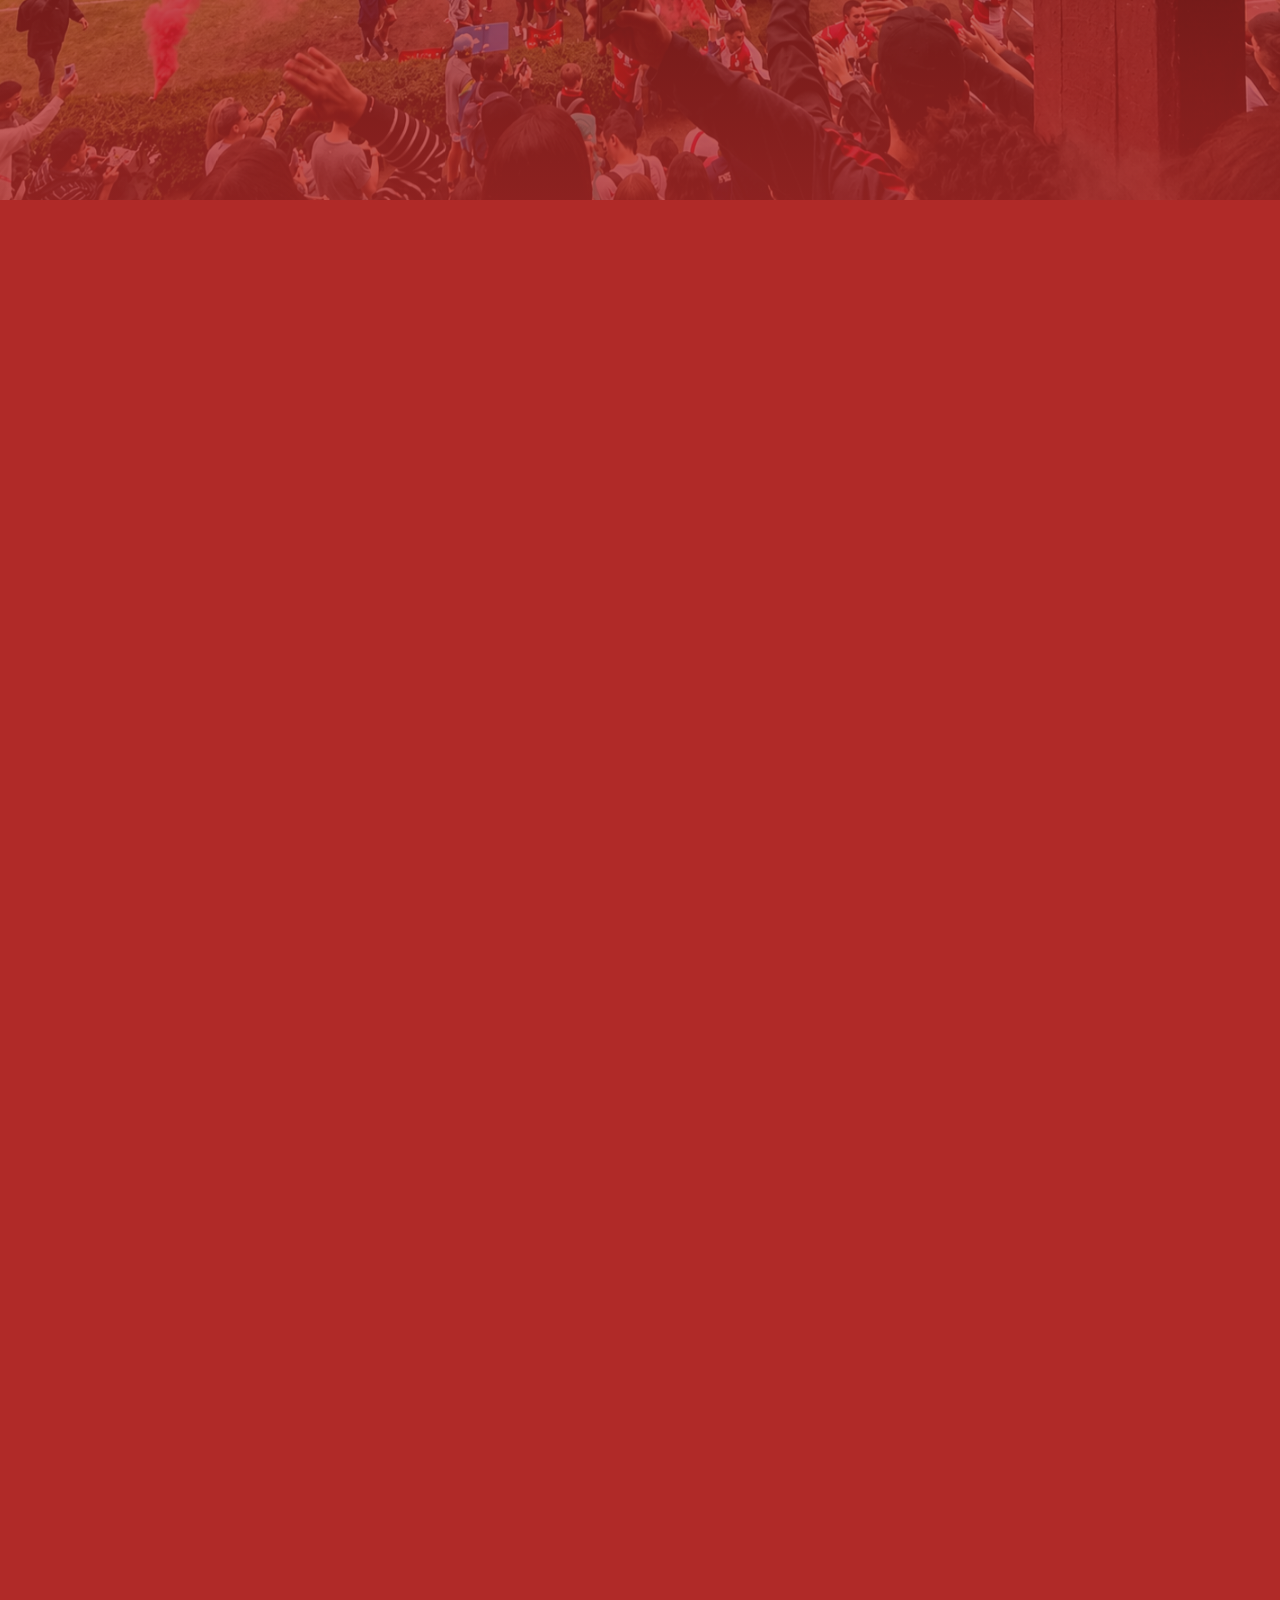
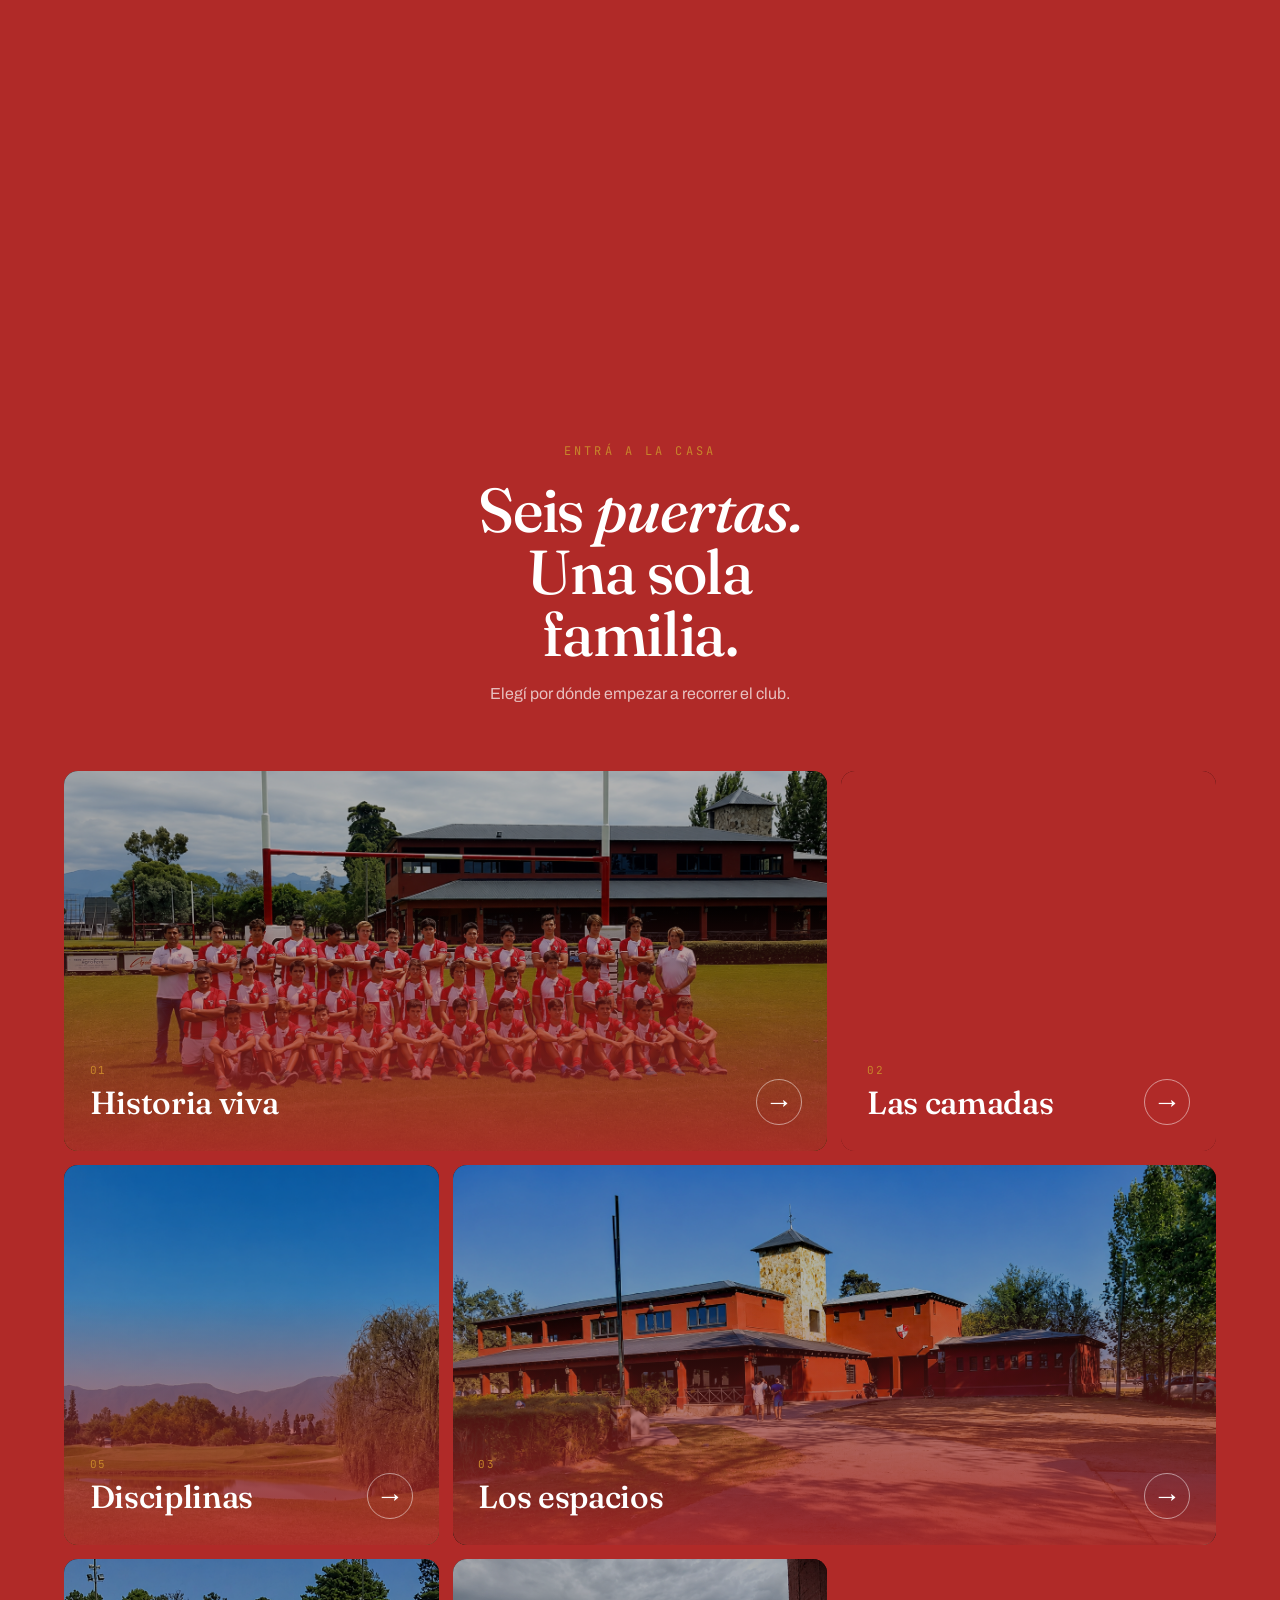
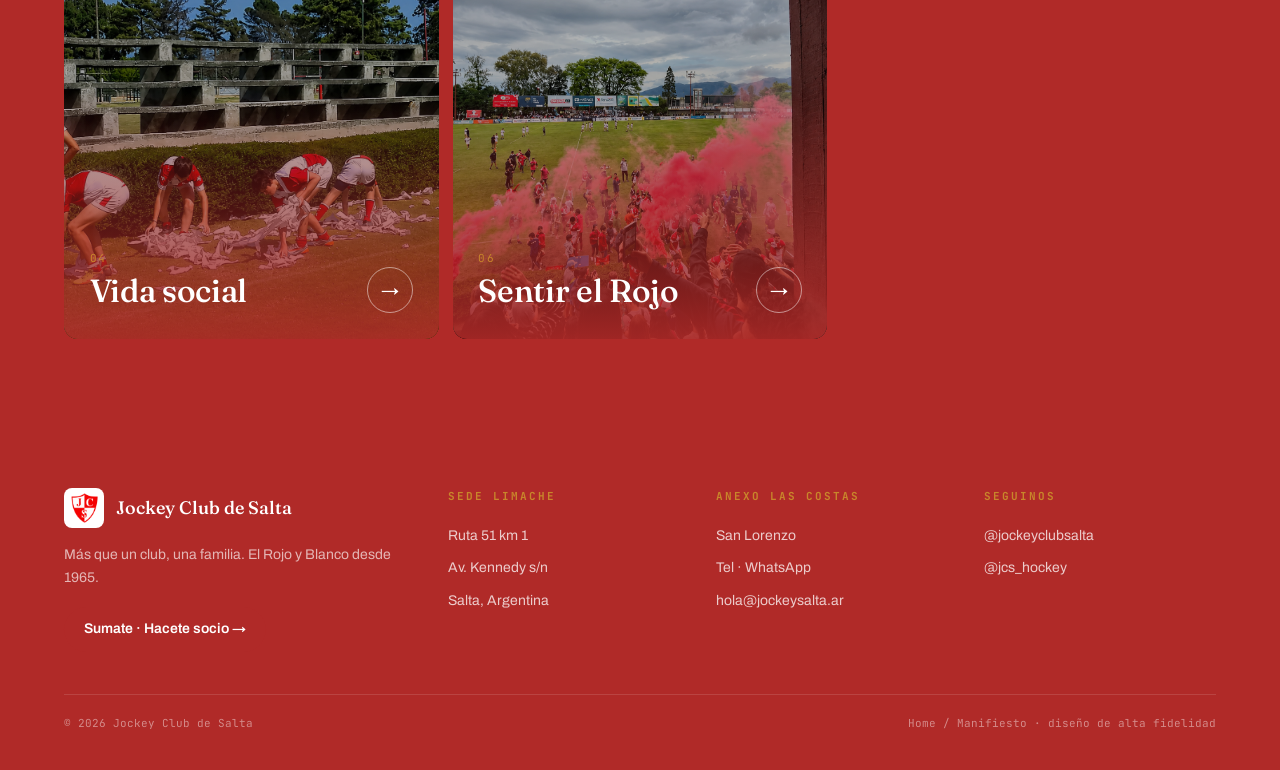
==== commit e595b1e7: "Header: nav desktop a 17px + hamburguesa con tres lineas iguales - Desktop: tipografia de secciones " ====
--- a/index.html
+++ b/index.html
@@ -20,8 +20,8 @@
 <link rel="preconnect" href="https://fonts.googleapis.com" />
 <link rel="preconnect" href="https://fonts.gstatic.com" crossorigin />
 <link href="https://fonts.googleapis.com/css2?family=Fraunces:ital,opsz,wght@0,9..144,300..900;1,9..144,300..900&family=Archivo:wght@300;400;500;600;700;800&family=JetBrains+Mono:wght@400;500&display=swap" rel="stylesheet" />
-<link rel="stylesheet" href="css/base.css?v=3" />
-<link rel="stylesheet" href="css/pages/index.css?v=3" />
+<link rel="stylesheet" href="css/base.css?v=4" />
+<link rel="stylesheet" href="css/pages/index.css?v=4" />
 </head>
 <body>
 
@@ -135,7 +135,7 @@
   </div>
 </footer>
 
-<script src="js/site.js?v=3" defer></script>
-<script src="js/pages/index.js?v=3" defer></script>
+<script src="js/site.js?v=4" defer></script>
+<script src="js/pages/index.js?v=4" defer></script>
 </body>
 </html>
--- a/css/base.css
+++ b/css/base.css
@@ -71,25 +71,23 @@
 .nav-actions{grid-column:2;justify-self:end;display:flex;align-items:center;gap:10px}
 .icon-btn{display:inline-flex;align-items:center;gap:9px;font-family:"JetBrains Mono";font-size:11px;letter-spacing:.18em;text-transform:uppercase;border:1px solid rgba(42,35,32,.2);color:var(--tinta);background:transparent;border-radius:100px;padding:10px 17px;cursor:pointer;transition:background .3s var(--ease),color .3s var(--ease),border-color .3s var(--ease),transform .3s var(--ease)}
 .icon-btn:hover{background:var(--rojo);color:#fff;border-color:var(--rojo);transform:translateY(-1px)}
-/* Hamburguesa mobile — botón cuadrado redondeado con tres líneas limpias */
-.menu-btn{width:48px;height:48px;padding:0;justify-content:center;border-radius:14px;border-color:rgba(42,35,32,.18);background:rgba(120,110,102,.07);-webkit-backdrop-filter:blur(6px);backdrop-filter:blur(6px)}
-.menu-btn .dots{display:flex;flex-direction:column;align-items:flex-start;gap:5px;width:22px}
-.menu-btn .dots i{width:22px;height:2.2px;border-radius:2px;background:currentColor;display:block;transition:width .35s var(--ease),transform .35s var(--ease)}
-.menu-btn .dots i:nth-child(2){width:15px}
+/* Hamburguesa mobile — botón cuadrado redondeado, tres líneas iguales (típico) */
+.menu-btn{width:48px;height:48px;padding:0;justify-content:center;border-radius:14px;border-color:rgba(42,35,32,.2);background:rgba(120,110,102,.07);-webkit-backdrop-filter:blur(6px);backdrop-filter:blur(6px)}
+.menu-btn .dots{display:flex;flex-direction:column;align-items:center;gap:5px;width:22px}
+.menu-btn .dots i{width:22px;height:2.4px;border-radius:2px;background:currentColor;display:block;transition:transform .3s var(--ease)}
 .menu-btn:hover{transform:translateY(-1px)}
-.menu-btn:hover .dots i:nth-child(2){width:22px}
 .menu-btn:active{transform:scale(.94)}
 
 /* ===== Nav inline (secciones escritas, sólo desktop) ===== */
 .mainnav{display:none}
-.mainnav a{position:relative;font-family:"Archivo";font-weight:500;font-size:15.5px;letter-spacing:.015em;color:var(--tinta);padding:8px 2px;white-space:nowrap;opacity:.74;transition:opacity .3s var(--ease),color .3s var(--ease)}
+.mainnav a{position:relative;font-family:"Archivo";font-weight:500;font-size:17px;letter-spacing:.01em;color:var(--tinta);padding:8px 2px;white-space:nowrap;opacity:.74;transition:opacity .3s var(--ease),color .3s var(--ease)}
 .mainnav a::after{content:"";position:absolute;left:50%;right:50%;bottom:0;height:2px;border-radius:2px;background:var(--rojo);transition:left .35s var(--ease),right .35s var(--ease)}
 .mainnav a:hover{opacity:1;color:var(--rojo)}
 .mainnav a.active{opacity:1;color:var(--rojo)}
 .mainnav a:hover::after,.mainnav a.active::after{left:0;right:0}
-@media(min-width:1180px){
+@media(min-width:1240px){
   .topbar{display:grid;grid-template-columns:1fr auto 1fr}
-  .mainnav{grid-column:2;justify-self:center;display:flex;align-items:center;gap:clamp(15px,1.7vw,28px)}
+  .mainnav{grid-column:2;justify-self:center;display:flex;align-items:center;gap:clamp(14px,1.5vw,26px)}
   .nav-actions{grid-column:3}
   .nav-actions .menu-btn{display:none}
   .topbar .brand .tag{display:none}
@@ -104,7 +102,7 @@
 @keyframes eq{0%,100%{height:25%}50%{height:100%}}
 @media(max-width:520px){.snd span:last-child{display:none}}
 /* Mobile: header limpio — solo marca + hamburguesa (sin botón de sonido) */
-@media(max-width:1179px){.nav-actions .snd{display:none}}
+@media(max-width:1239px){.nav-actions .snd{display:none}}
 
 /* ===== Overlay menu (fondo oscuro en todas las páginas) ===== */
 .overlay{position:fixed;inset:0;z-index:70;background:var(--vino-900);transform:translateY(-100%);transition:transform .7s var(--ease);display:flex;flex-direction:column;overflow-y:auto}
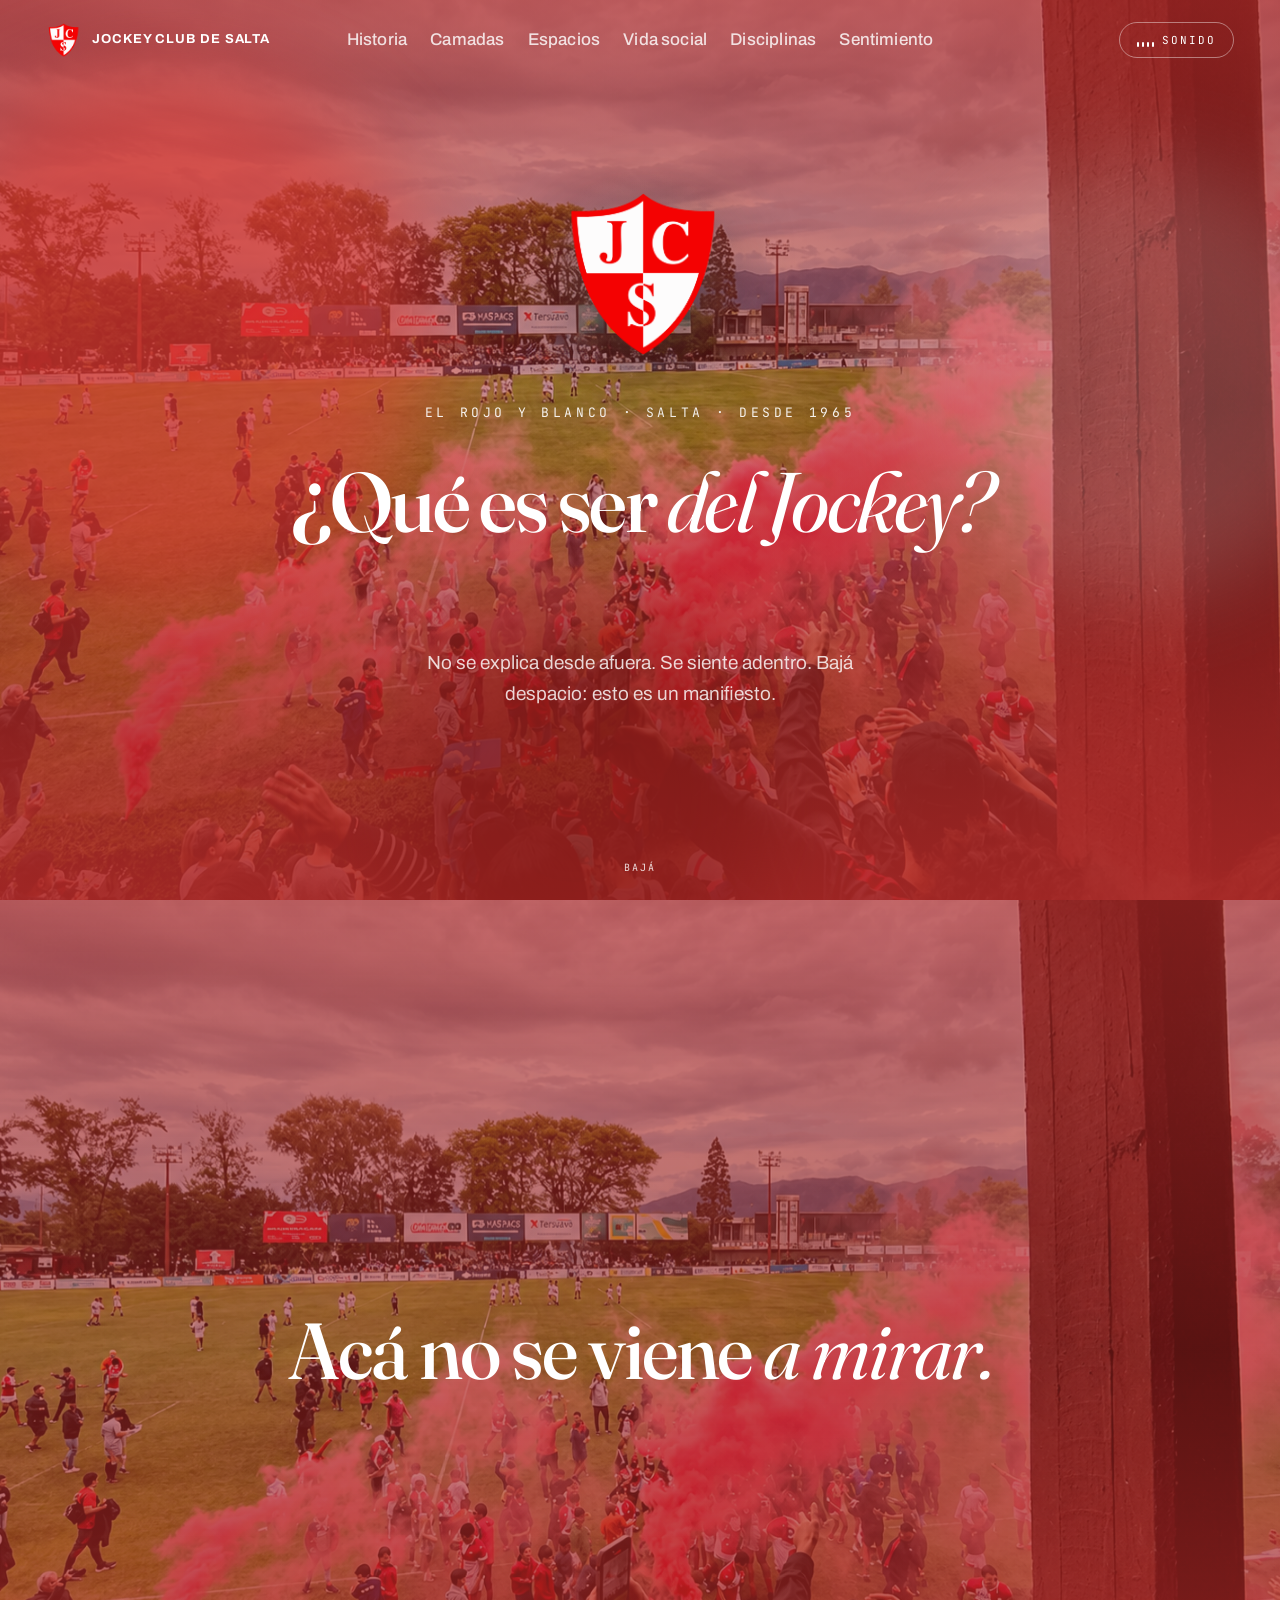
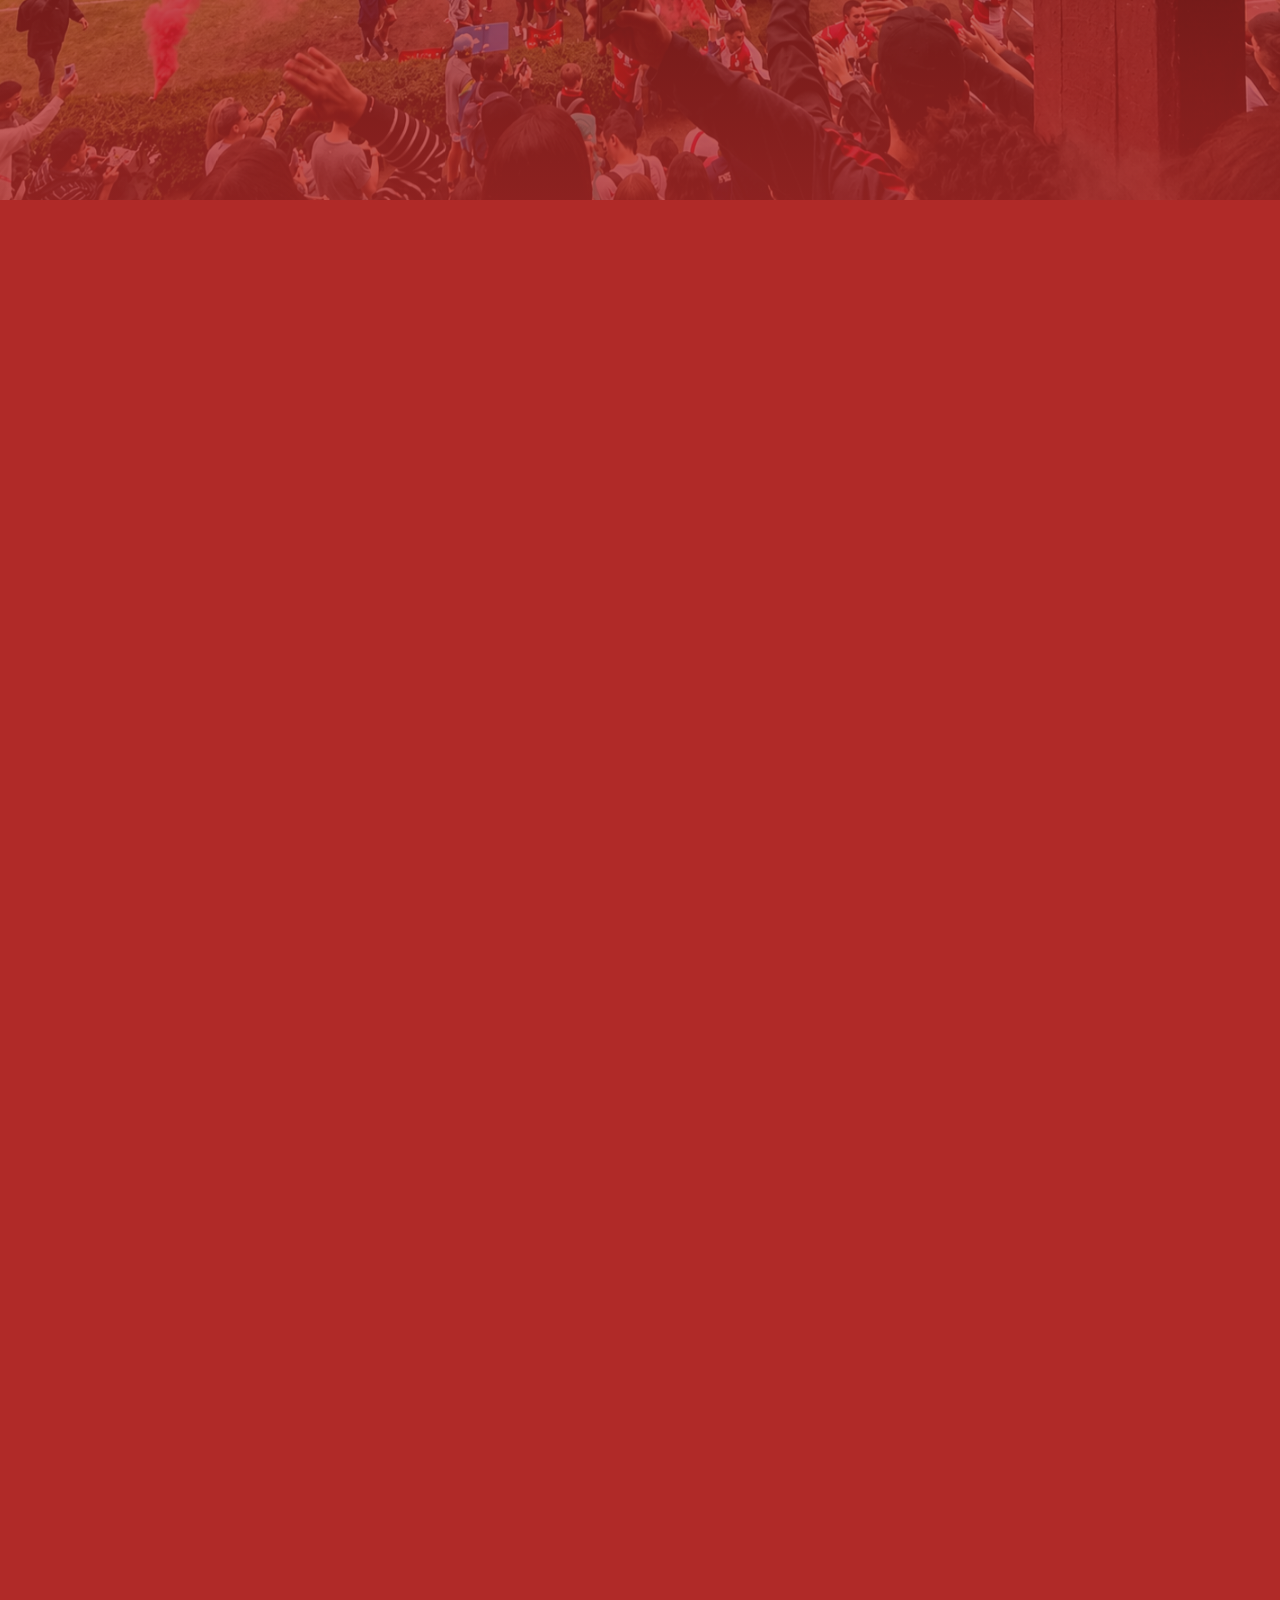
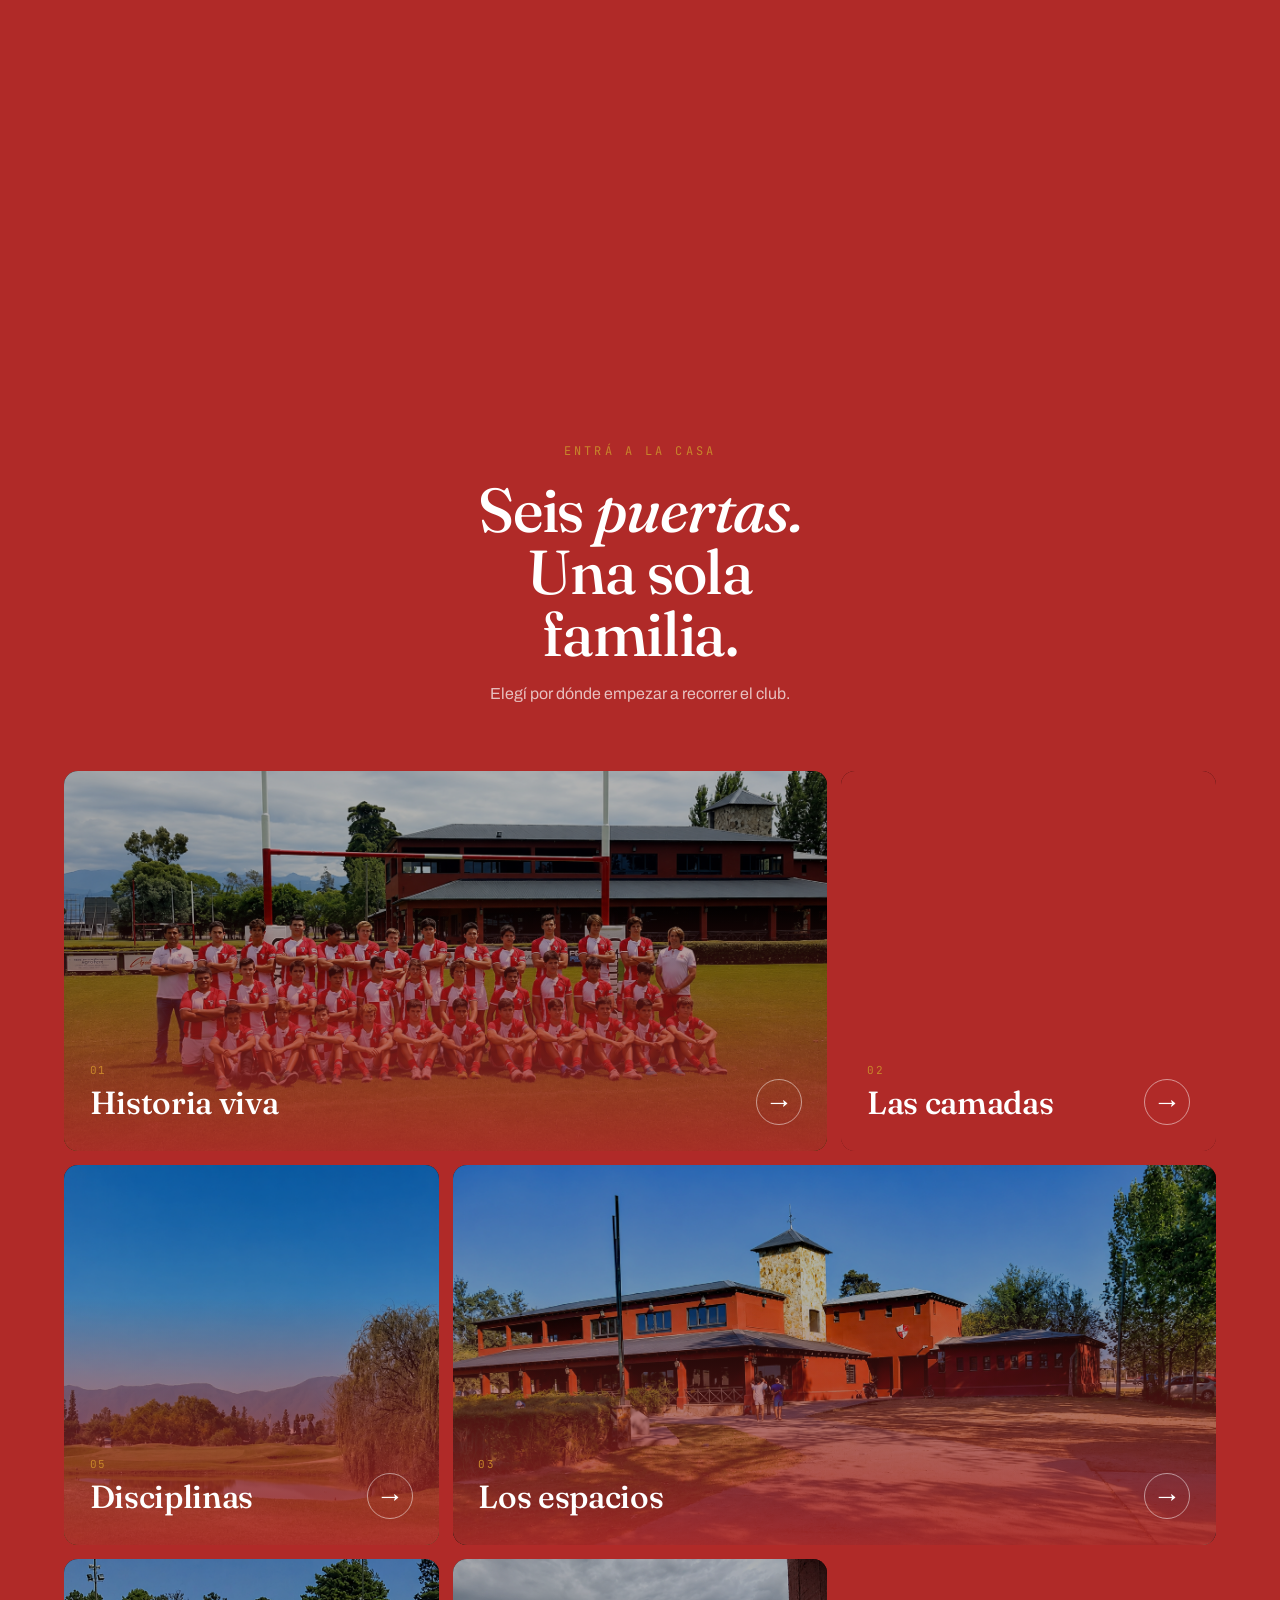
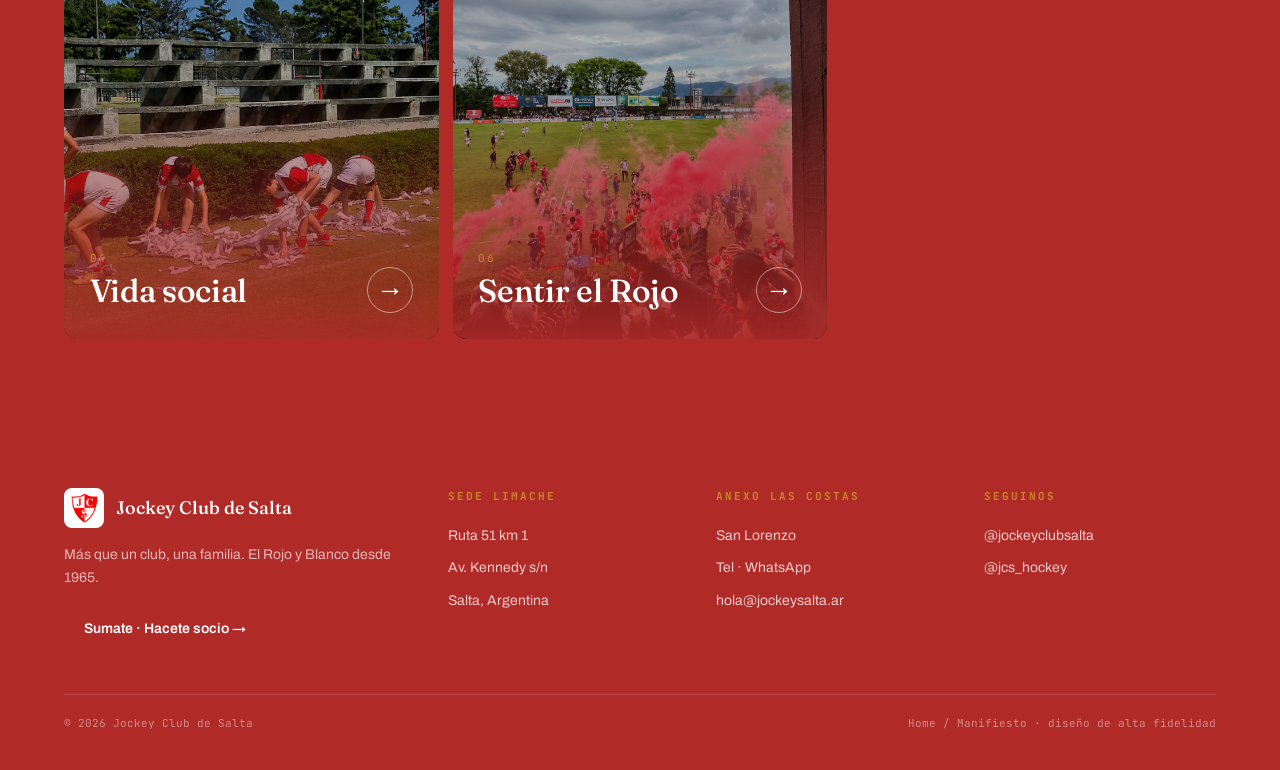
==== commit 812849d7: "Fix menu hamburguesa: colision de clase .dots (scroll index) ocultaba las lineas con opacity:0 -> re" ====
--- a/index.html
+++ b/index.html
@@ -20,8 +20,8 @@
 <link rel="preconnect" href="https://fonts.googleapis.com" />
 <link rel="preconnect" href="https://fonts.gstatic.com" crossorigin />
 <link href="https://fonts.googleapis.com/css2?family=Fraunces:ital,opsz,wght@0,9..144,300..900;1,9..144,300..900&family=Archivo:wght@300;400;500;600;700;800&family=JetBrains+Mono:wght@400;500&display=swap" rel="stylesheet" />
-<link rel="stylesheet" href="css/base.css?v=4" />
-<link rel="stylesheet" href="css/pages/index.css?v=4" />
+<link rel="stylesheet" href="css/base.css?v=6" />
+<link rel="stylesheet" href="css/pages/index.css?v=6" />
 </head>
 <body>
 
@@ -38,7 +38,7 @@
   </nav>
   <div class="nav-actions">
     <button class="icon-btn snd" id="snd" role="switch" aria-checked="false"><span class="eq"><i></i><i></i><i></i><i></i></span><span>Sonido</span></button>
-    <button class="icon-btn menu-btn" id="openMenu" aria-label="Abrir menú"><span class="dots"><i></i><i></i><i></i></span></button>
+    <button class="icon-btn menu-btn" id="openMenu" aria-label="Abrir menú"><span class="ham"><i></i><i></i><i></i></span></button>
   </div>
 </header>
 
@@ -135,7 +135,7 @@
   </div>
 </footer>
 
-<script src="js/site.js?v=4" defer></script>
-<script src="js/pages/index.js?v=4" defer></script>
+<script src="js/site.js?v=6" defer></script>
+<script src="js/pages/index.js?v=6" defer></script>
 </body>
 </html>
--- a/css/base.css
+++ b/css/base.css
@@ -73,8 +73,8 @@
 .icon-btn:hover{background:var(--rojo);color:#fff;border-color:var(--rojo);transform:translateY(-1px)}
 /* Hamburguesa mobile — botón cuadrado redondeado, tres líneas iguales (típico) */
 .menu-btn{width:48px;height:48px;padding:0;justify-content:center;border-radius:14px;border-color:rgba(42,35,32,.2);background:rgba(120,110,102,.07);-webkit-backdrop-filter:blur(6px);backdrop-filter:blur(6px)}
-.menu-btn .dots{display:flex;flex-direction:column;align-items:center;gap:5px;width:22px}
-.menu-btn .dots i{width:22px;height:2.4px;border-radius:2px;background:currentColor;display:block;transition:transform .3s var(--ease)}
+.menu-btn .ham{display:flex;flex-direction:column;align-items:center;justify-content:center;gap:5px;width:22px;opacity:1}
+.menu-btn .ham i{width:22px;height:2.4px;border-radius:2px;background:currentColor;display:block;transition:transform .3s var(--ease)}
 .menu-btn:hover{transform:translateY(-1px)}
 .menu-btn:active{transform:scale(.94)}
 
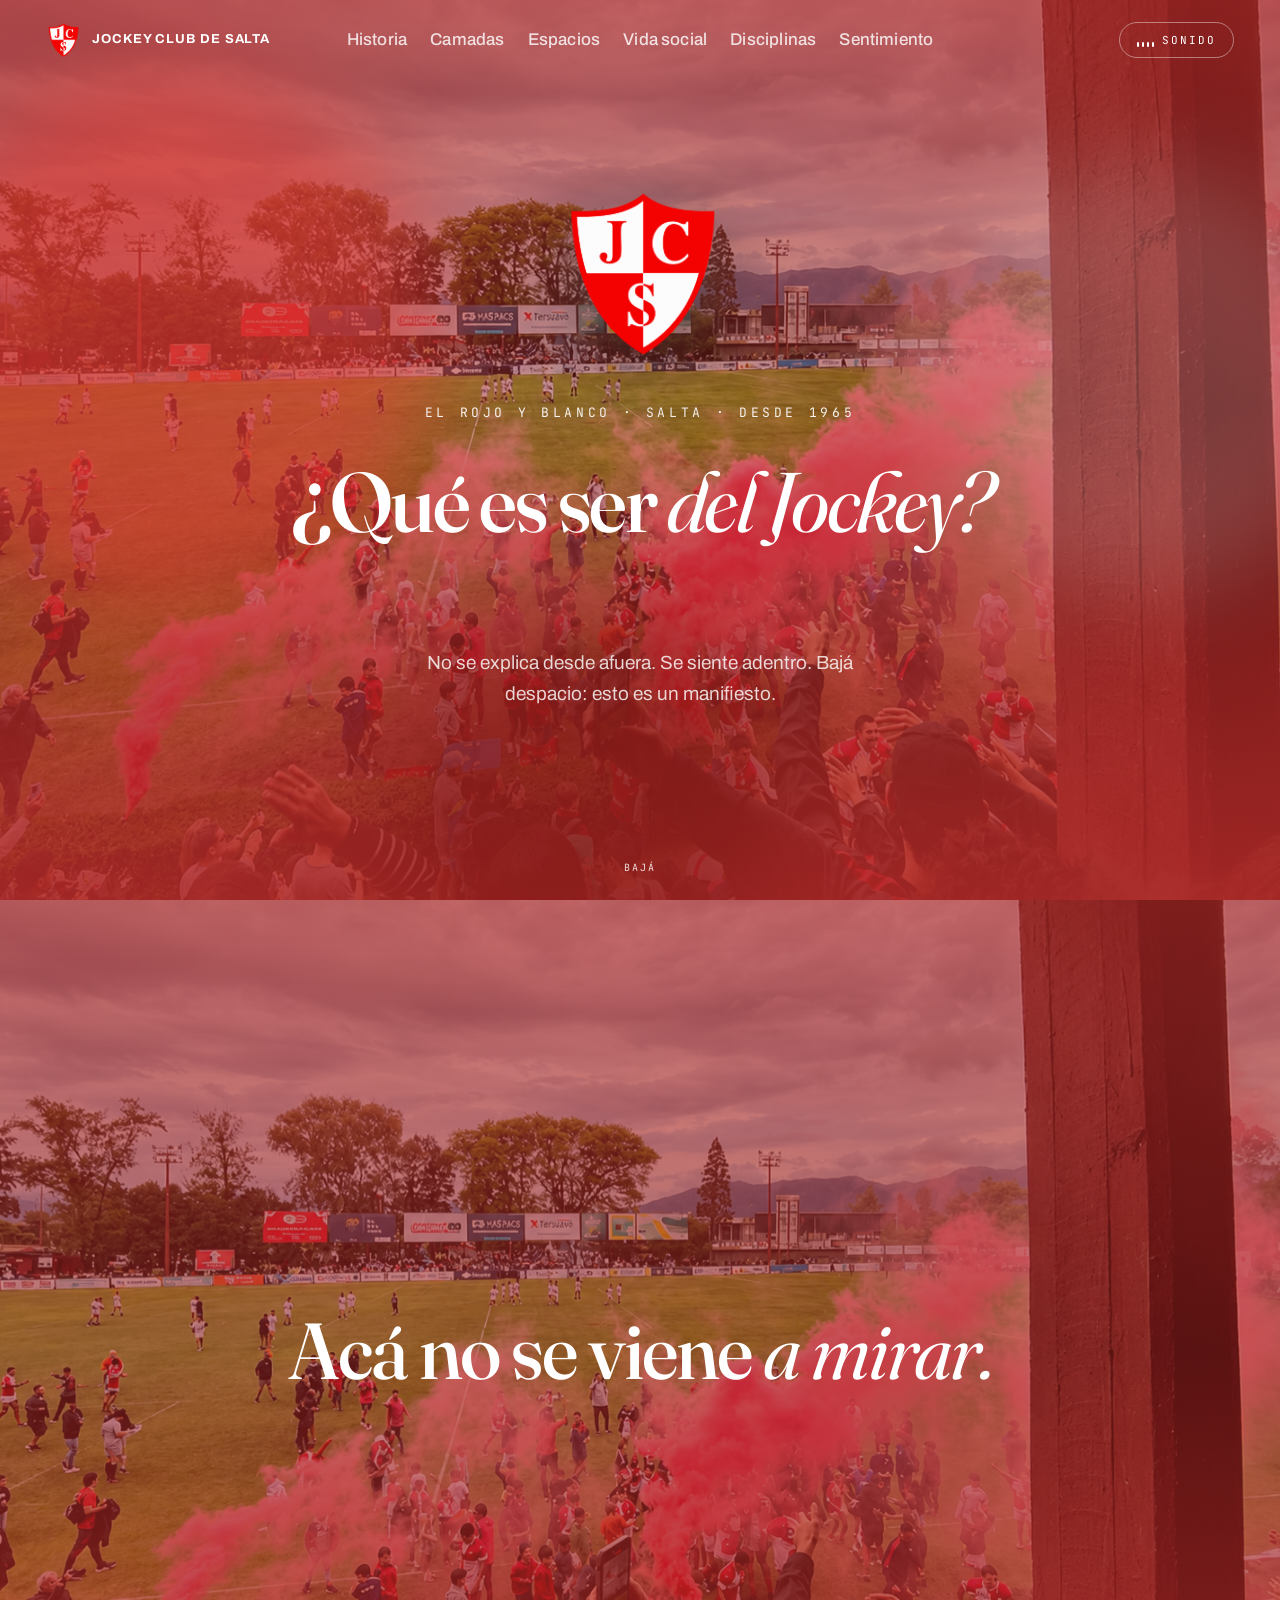
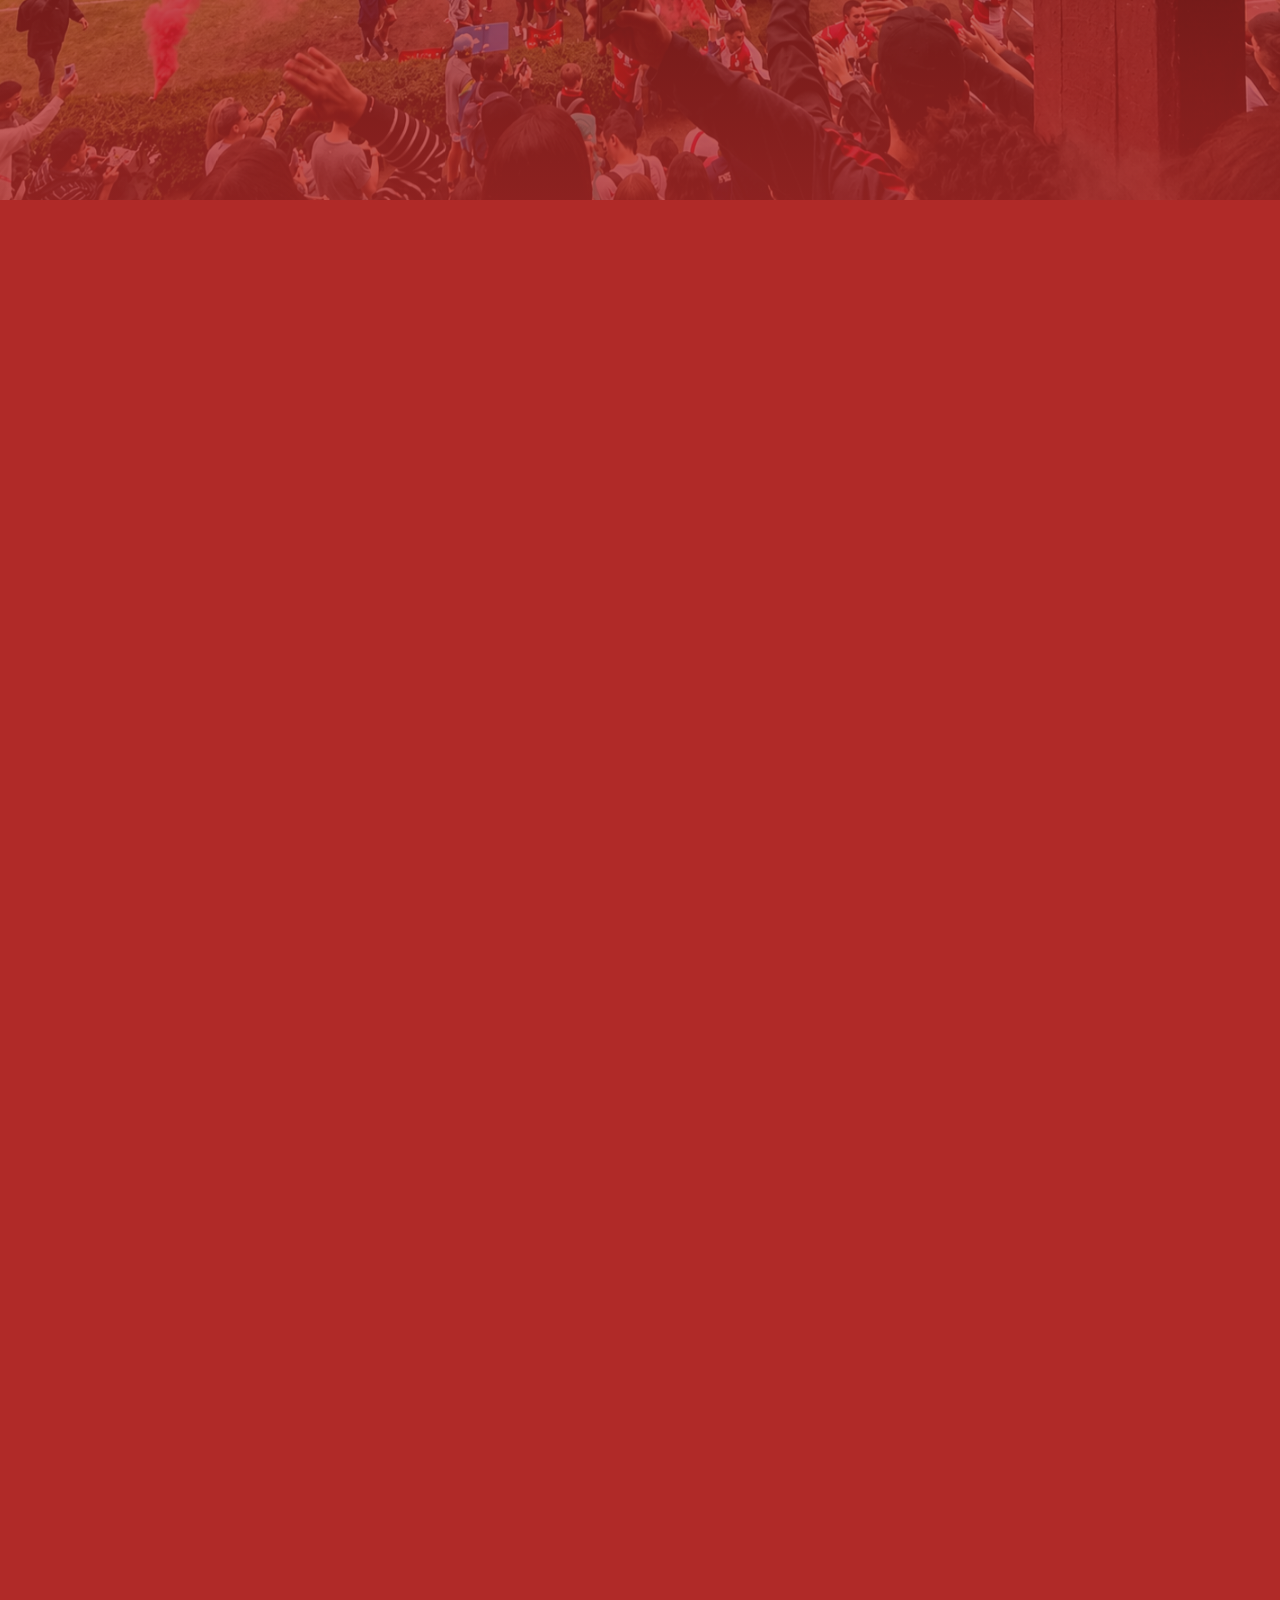
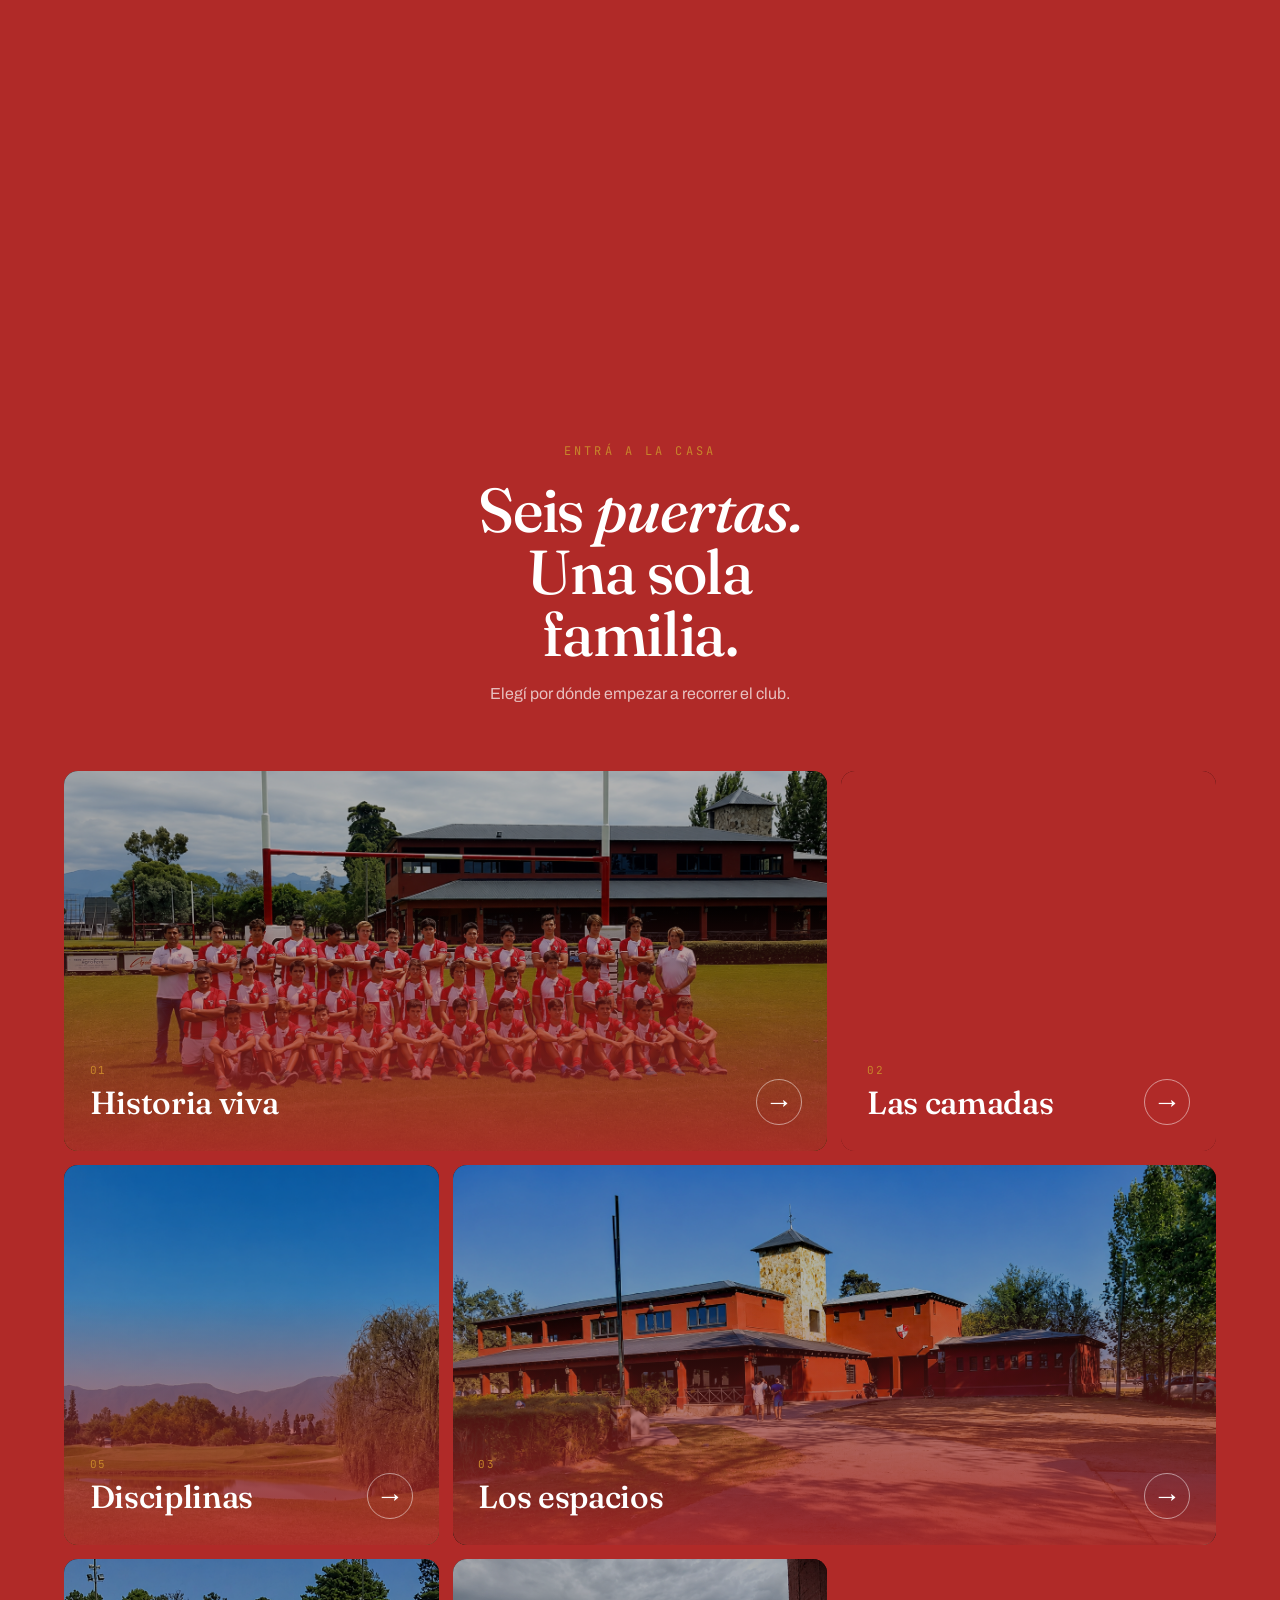
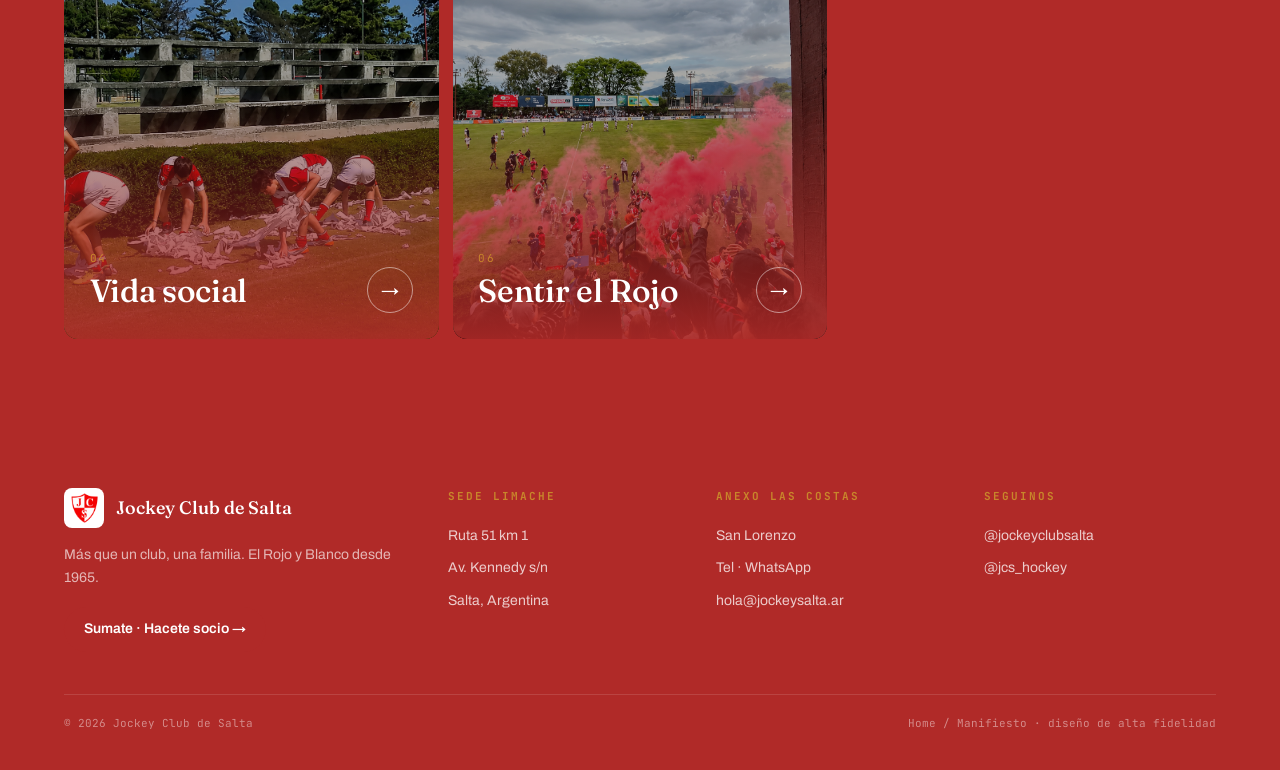
==== commit 73e24056: "Reestructuracion senior: clean URLs sin .html, slugs cortos, dominio unico - Renombro paginas a slug" ====
--- a/index.html
+++ b/index.html
@@ -6,35 +6,35 @@
 <title>Jockey Club de Salta · Home / Manifiesto</title>
 <meta name="description" content="El Jockey Club de Salta, el Rojo y Blanco desde 1965. Más que un club, una familia: manifiesto y recorrido inmersivo por su identidad." />
 <meta name="theme-color" content="#B02A28" />
-<link rel="icon" type="image/png" href="assets/logo-jcs.png" />
-<link rel="apple-touch-icon" href="assets/logo-jcs.png" />
-<link rel="canonical" href="https://jockey-club-salta.vercel.app/" />
+<link rel="icon" type="image/png" href="/assets/logo-jcs.png" />
+<link rel="apple-touch-icon" href="/assets/logo-jcs.png" />
+<link rel="canonical" href="https://jockeyclubsalta.vercel.app/" />
 <meta property="og:type" content="website" />
 <meta property="og:site_name" content="Jockey Club de Salta" />
 <meta property="og:title" content="Jockey Club de Salta · Home / Manifiesto" />
 <meta property="og:description" content="El Jockey Club de Salta, el Rojo y Blanco desde 1965. Más que un club, una familia: manifiesto y recorrido inmersivo por su identidad." />
-<meta property="og:image" content="https://jockey-club-salta.vercel.app/assets/banderazo.png" />
-<meta property="og:url" content="https://jockey-club-salta.vercel.app/" />
+<meta property="og:image" content="https://jockeyclubsalta.vercel.app/assets/banderazo.png" />
+<meta property="og:url" content="https://jockeyclubsalta.vercel.app/" />
 <meta property="og:locale" content="es_AR" />
 <meta name="twitter:card" content="summary_large_image" />
 <link rel="preconnect" href="https://fonts.googleapis.com" />
 <link rel="preconnect" href="https://fonts.gstatic.com" crossorigin />
 <link href="https://fonts.googleapis.com/css2?family=Fraunces:ital,opsz,wght@0,9..144,300..900;1,9..144,300..900&family=Archivo:wght@300;400;500;600;700;800&family=JetBrains+Mono:wght@400;500&display=swap" rel="stylesheet" />
-<link rel="stylesheet" href="css/base.css?v=6" />
-<link rel="stylesheet" href="css/pages/index.css?v=6" />
+<link rel="stylesheet" href="/css/base.css" />
+<link rel="stylesheet" href="/css/pages/index.css" />
 </head>
 <body>
 
 <!-- ===== TOP NAV ===== -->
 <header class="topbar" id="topbar" data-solid-after="hero">
-  <a class="brand" href="#top"><img src="assets/logo-jcs.png" alt="Escudo JCS" /><b>JOCKEY CLUB DE SALTA</b></a>
+  <a class="brand" href="/"><img src="/assets/logo-jcs.png" alt="Escudo JCS" /><b>JOCKEY CLUB DE SALTA</b></a>
   <nav class="mainnav">
-    <a href="historia-viva.html">Historia</a>
-    <a href="las-camadas.html">Camadas</a>
-    <a href="los-espacios.html">Espacios</a>
-    <a href="vida-social.html">Vida social</a>
-    <a href="las-disciplinas.html">Disciplinas</a>
-    <a href="sentir-el-rojo.html">Sentimiento</a>
+    <a href="/historia">Historia</a>
+    <a href="/camadas">Camadas</a>
+    <a href="/espacios">Espacios</a>
+    <a href="/social">Vida social</a>
+    <a href="/disciplinas">Disciplinas</a>
+    <a href="/sentimiento">Sentimiento</a>
   </nav>
   <div class="nav-actions">
     <button class="icon-btn snd" id="snd" role="switch" aria-checked="false"><span class="eq"><i></i><i></i><i></i><i></i></span><span>Sonido</span></button>
@@ -45,25 +45,25 @@
 <!-- ===== OVERLAY MENU ===== -->
 <div class="overlay" id="overlay" aria-hidden="true">
   <div class="overlay-top">
-    <a class="brand" href="#top"><img src="assets/logo-jcs.png" alt="JCS" style="width:34px;height:34px" /><b>JOCKEY CLUB DE SALTA</b></a>
+    <a class="brand" href="/"><img src="/assets/logo-jcs.png" alt="JCS" style="width:34px;height:34px" /><b>JOCKEY CLUB DE SALTA</b></a>
     <button class="close-btn" id="closeMenu">Cerrar ✕</button>
   </div>
   <div class="overlay-body">
-    <a class="ov-item" href="historia-viva.html"><span class="idx">01</span><img class="thumb" src="assets/plantel-m15.png" alt="" /><span class="lab">Historia viva</span><span class="desc">1965 → hoy</span></a>
-    <a class="ov-item" href="las-camadas.html"><span class="idx">02</span><span class="swt"></span><span class="lab">Las camadas</span><span class="desc">La constelación</span></a>
-    <a class="ov-item" href="los-espacios.html"><span class="idx">03</span><img class="thumb" src="assets/casa-club.png" alt="" /><span class="lab">Los espacios</span><span class="desc">Cancha 1 · La casa roja</span></a>
-    <a class="ov-item" href="vida-social.html"><span class="idx">04</span><img class="thumb" src="assets/tercer-tiempo.png" alt="" /><span class="lab">Vida social</span><span class="desc">El tercer tiempo</span></a>
-    <a class="ov-item" href="las-disciplinas.html"><span class="idx">05</span><img class="thumb" src="assets/golf.png" alt="" /><span class="lab">Disciplinas</span><span class="desc">Seis deportes</span></a>
-    <a class="ov-item" href="sentir-el-rojo.html"><span class="idx">06</span><img class="thumb" src="assets/banderazo.png" alt="" /><span class="lab">Sentir el Rojo</span><span class="desc">La experiencia</span></a>
+    <a class="ov-item" href="/historia"><span class="idx">01</span><img class="thumb" src="/assets/plantel-m15.png" alt="" /><span class="lab">Historia viva</span><span class="desc">1965 → hoy</span></a>
+    <a class="ov-item" href="/camadas"><span class="idx">02</span><span class="swt"></span><span class="lab">Las camadas</span><span class="desc">La constelación</span></a>
+    <a class="ov-item" href="/espacios"><span class="idx">03</span><img class="thumb" src="/assets/casa-club.png" alt="" /><span class="lab">Los espacios</span><span class="desc">Cancha 1 · La casa roja</span></a>
+    <a class="ov-item" href="/social"><span class="idx">04</span><img class="thumb" src="/assets/tercer-tiempo.png" alt="" /><span class="lab">Vida social</span><span class="desc">El tercer tiempo</span></a>
+    <a class="ov-item" href="/disciplinas"><span class="idx">05</span><img class="thumb" src="/assets/golf.png" alt="" /><span class="lab">Disciplinas</span><span class="desc">Seis deportes</span></a>
+    <a class="ov-item" href="/sentimiento"><span class="idx">06</span><img class="thumb" src="/assets/banderazo.png" alt="" /><span class="lab">Sentir el Rojo</span><span class="desc">La experiencia</span></a>
   </div>
 </div>
 
 <!-- ===== INTRO HERO ===== -->
 <section class="intro" id="top" data-screen-label="Home · Intro">
-  <div class="intro-bg"><img src="assets/banderazo.png" alt="Banderazo en la Cancha 1" /></div>
+  <div class="intro-bg"><img src="/assets/banderazo.png" alt="Banderazo en la Cancha 1" /></div>
   <span class="fabric f1"></span><span class="fabric f2"></span><span class="fabric f3"></span>
   <div class="intro-content" id="introContent">
-    <div class="crest-wrap a crest"><img src="assets/logo-jcs.png" alt="Escudo del Jockey Club de Salta" /></div>
+    <div class="crest-wrap a crest"><img src="/assets/logo-jcs.png" alt="Escudo del Jockey Club de Salta" /></div>
     <div class="kick a k">El Rojo y Blanco · Salta · desde 1965</div>
     <h1 class="a t">¿Qué es ser <em>del Jockey?</em></h1>
     <p class="sub a s">No se explica desde afuera. Se siente adentro. Bajá despacio: esto es un manifiesto.</p>
@@ -75,13 +75,13 @@
 <section class="manifesto" id="manifiesto" data-screen-label="Home · Manifiesto">
   <div class="stage">
     <div class="stage-bg" id="stageBg">
-      <div class="frame on" data-i="0"><img src="assets/banderazo.png" alt="" /></div>
-      <div class="frame" data-i="1"><img src="assets/tribuna.png" alt="" /></div>
-      <div class="frame" data-i="2"><img src="assets/plantel-m15.png" alt="" /></div>
-      <div class="frame" data-i="3"><img src="assets/salida-plantel.png" alt="" /></div>
-      <div class="frame" data-i="4"><img src="assets/tercer-tiempo.png" alt="" /></div>
-      <div class="frame" data-i="5"><img src="assets/casa-club.png" alt="" /></div>
-      <div class="frame" data-i="6"><img src="assets/banderazo.png" alt="" /></div>
+      <div class="frame on" data-i="0"><img src="/assets/banderazo.png" alt="" /></div>
+      <div class="frame" data-i="1"><img src="/assets/tribuna.png" alt="" /></div>
+      <div class="frame" data-i="2"><img src="/assets/plantel-m15.png" alt="" /></div>
+      <div class="frame" data-i="3"><img src="/assets/salida-plantel.png" alt="" /></div>
+      <div class="frame" data-i="4"><img src="/assets/tercer-tiempo.png" alt="" /></div>
+      <div class="frame" data-i="5"><img src="/assets/casa-club.png" alt="" /></div>
+      <div class="frame" data-i="6"><img src="/assets/banderazo.png" alt="" /></div>
     </div>
     <div class="lines" id="lines">
       <div class="line on" data-i="0">Acá no se viene <em>a mirar.</em></div>
@@ -108,12 +108,12 @@
       <p>Elegí por dónde empezar a recorrer el club.</p>
     </div>
     <div class="grid">
-      <a class="door" href="historia-viva.html"><img src="assets/plantel-m15.png" alt="" /><div class="body"><div class="l"><div class="n">01</div><h3>Historia viva</h3><p>De Fonzo y el turf a campeón 2026.</p></div><span class="enter">→</span></div></a>
-      <a class="door" href="las-camadas.html"><span class="swt"></span><div class="body"><div class="l"><div class="n">02</div><h3>Las camadas</h3><p>Cada promoción, una estrella.</p></div><span class="enter">→</span></div></a>
-      <a class="door" href="las-disciplinas.html"><img src="assets/golf.png" alt="" /><div class="body"><div class="l"><div class="n">05</div><h3>Disciplinas</h3><p>Rugby, hockey, tenis, golf y más.</p></div><span class="enter">→</span></div></a>
-      <a class="door" href="los-espacios.html"><img src="assets/casa-club.png" alt="" /><div class="body"><div class="l"><div class="n">03</div><h3>Los espacios</h3><p>La Cancha 1, la casa roja, Las Costas.</p></div><span class="enter">→</span></div></a>
-      <a class="door" href="vida-social.html"><img src="assets/tercer-tiempo.png" alt="" /><div class="body"><div class="l"><div class="n">04</div><h3>Vida social</h3><p>El tercer tiempo y las giras.</p></div><span class="enter">→</span></div></a>
-      <a class="door" href="sentir-el-rojo.html"><img src="assets/banderazo.png" alt="" /><div class="body"><div class="l"><div class="n">06</div><h3>Sentir el Rojo</h3><p>Sonido, bengala, piel de gallina.</p></div><span class="enter">→</span></div></a>
+      <a class="door" href="/historia"><img src="/assets/plantel-m15.png" alt="" /><div class="body"><div class="l"><div class="n">01</div><h3>Historia viva</h3><p>De Fonzo y el turf a campeón 2026.</p></div><span class="enter">→</span></div></a>
+      <a class="door" href="/camadas"><span class="swt"></span><div class="body"><div class="l"><div class="n">02</div><h3>Las camadas</h3><p>Cada promoción, una estrella.</p></div><span class="enter">→</span></div></a>
+      <a class="door" href="/disciplinas"><img src="/assets/golf.png" alt="" /><div class="body"><div class="l"><div class="n">05</div><h3>Disciplinas</h3><p>Rugby, hockey, tenis, golf y más.</p></div><span class="enter">→</span></div></a>
+      <a class="door" href="/espacios"><img src="/assets/casa-club.png" alt="" /><div class="body"><div class="l"><div class="n">03</div><h3>Los espacios</h3><p>La Cancha 1, la casa roja, Las Costas.</p></div><span class="enter">→</span></div></a>
+      <a class="door" href="/social"><img src="/assets/tercer-tiempo.png" alt="" /><div class="body"><div class="l"><div class="n">04</div><h3>Vida social</h3><p>El tercer tiempo y las giras.</p></div><span class="enter">→</span></div></a>
+      <a class="door" href="/sentimiento"><img src="/assets/banderazo.png" alt="" /><div class="body"><div class="l"><div class="n">06</div><h3>Sentir el Rojo</h3><p>Sonido, bengala, piel de gallina.</p></div><span class="enter">→</span></div></a>
     </div>
   </div>
 </section>
@@ -123,7 +123,7 @@
   <div class="wrap">
     <div class="foot-grid">
       <div>
-        <div class="lg"><img src="assets/logo-jcs.png" alt="JCS" /><b>Jockey Club de Salta</b></div>
+        <div class="lg"><img src="/assets/logo-jcs.png" alt="JCS" /><b>Jockey Club de Salta</b></div>
         <p>Más que un club, una familia. El Rojo y Blanco desde 1965.</p>
         <a class="cta" href="#">Sumate · Hacete socio →</a>
       </div>
@@ -135,7 +135,7 @@
   </div>
 </footer>
 
-<script src="js/site.js?v=6" defer></script>
-<script src="js/pages/index.js?v=6" defer></script>
+<script src="/js/site.js" defer></script>
+<script src="/js/pages/index.js" defer></script>
 </body>
 </html>
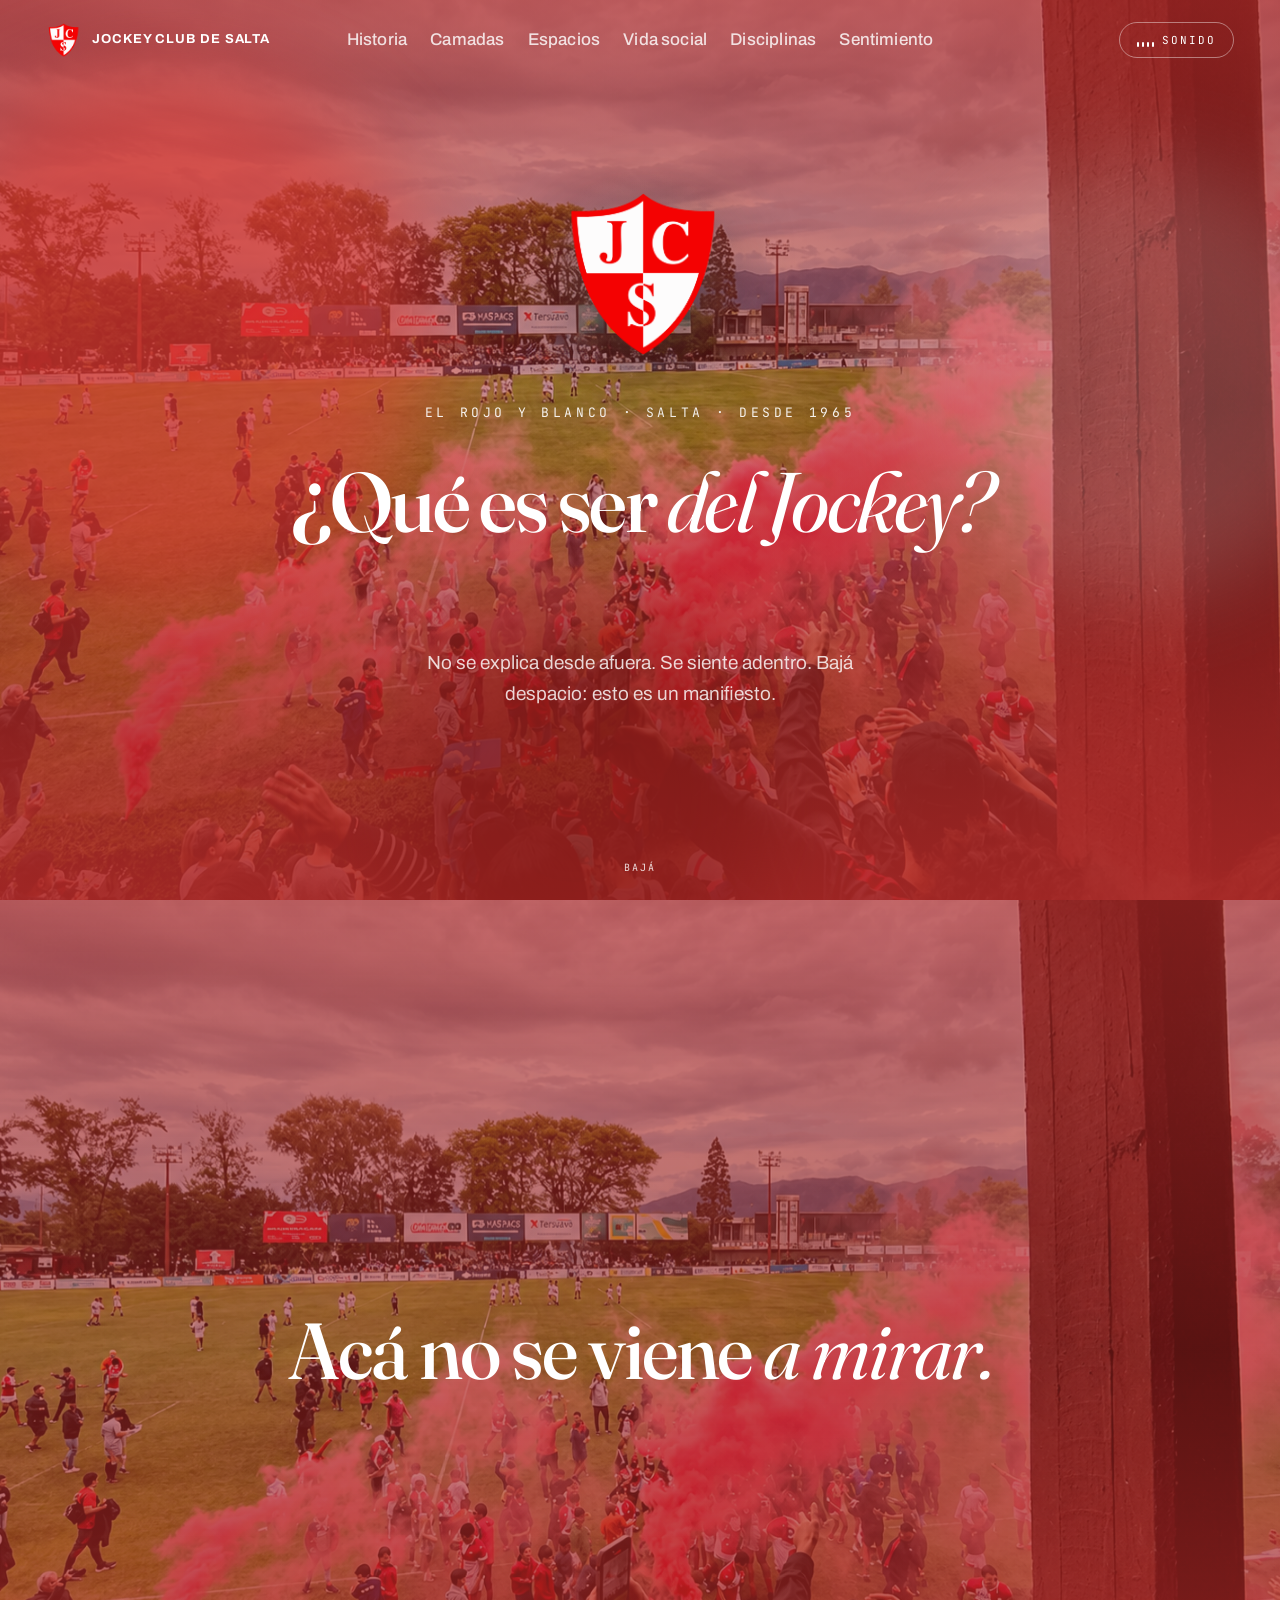
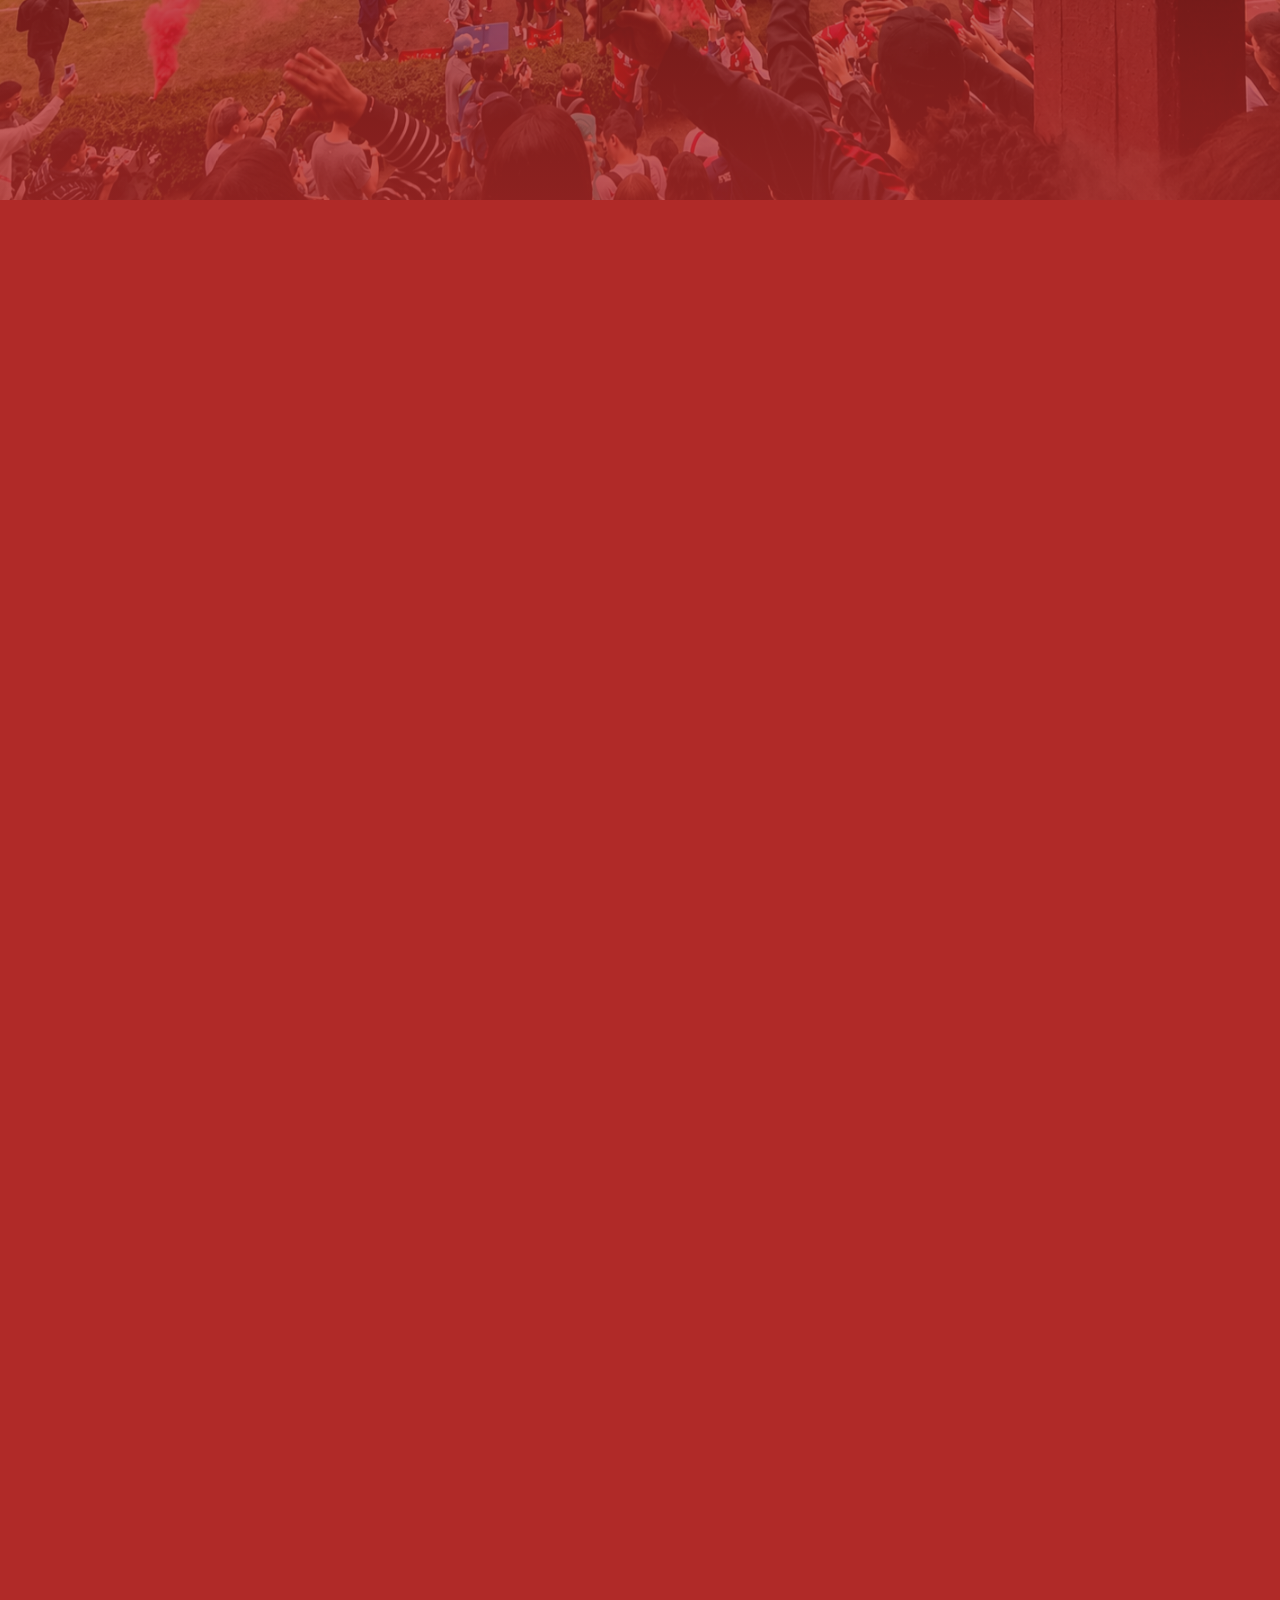
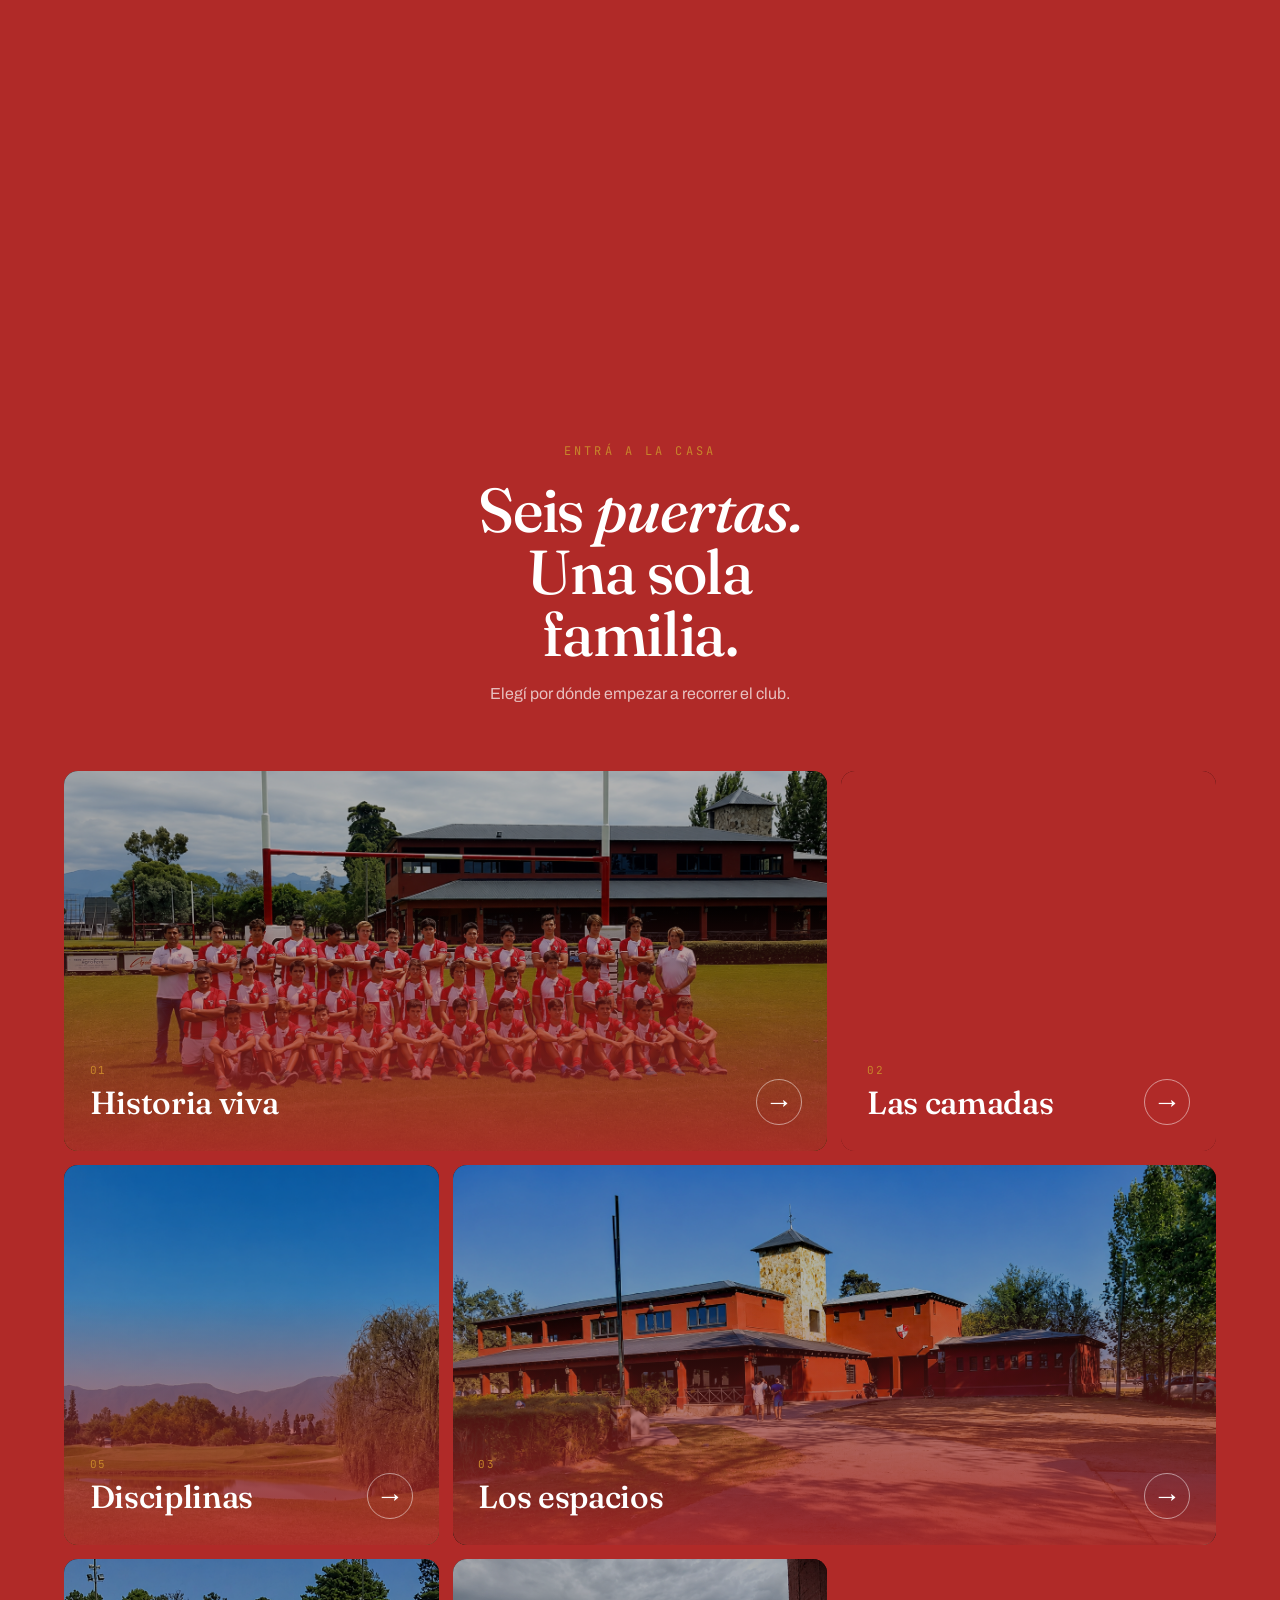
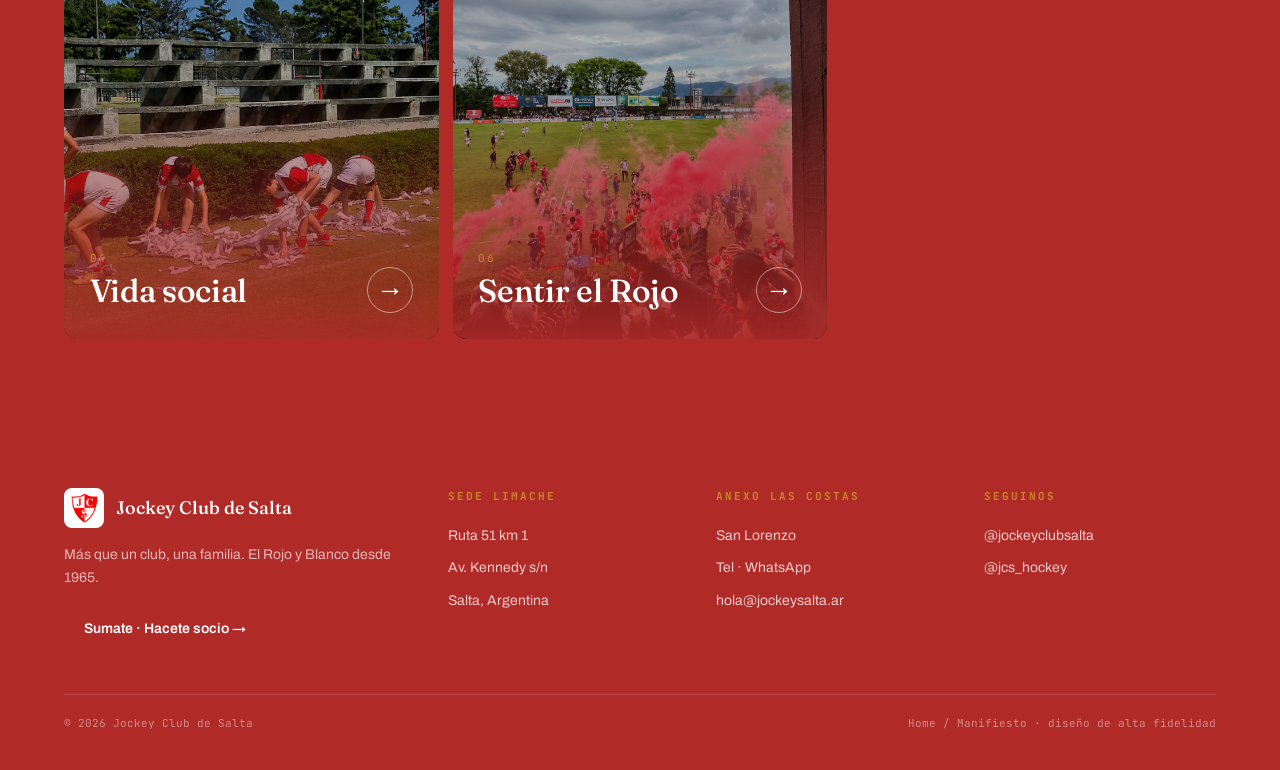
==== commit 2d32407e: "Home: og:title y title limpios (solo 'Jockey Club de Salta') para el preview de WhatsApp/redes Co-Au" ====
--- a/index.html
+++ b/index.html
@@ -3,7 +3,7 @@
 <head>
 <meta charset="UTF-8" />
 <meta name="viewport" content="width=device-width, initial-scale=1.0" />
-<title>Jockey Club de Salta · Home / Manifiesto</title>
+<title>Jockey Club de Salta</title>
 <meta name="description" content="El Jockey Club de Salta, el Rojo y Blanco desde 1965. Más que un club, una familia: manifiesto y recorrido inmersivo por su identidad." />
 <meta name="theme-color" content="#B02A28" />
 <link rel="icon" type="image/png" href="/assets/logo-jcs.png" />
@@ -11,7 +11,7 @@
 <link rel="canonical" href="https://jockeyclubsalta.vercel.app/" />
 <meta property="og:type" content="website" />
 <meta property="og:site_name" content="Jockey Club de Salta" />
-<meta property="og:title" content="Jockey Club de Salta · Home / Manifiesto" />
+<meta property="og:title" content="Jockey Club de Salta" />
 <meta property="og:description" content="El Jockey Club de Salta, el Rojo y Blanco desde 1965. Más que un club, una familia: manifiesto y recorrido inmersivo por su identidad." />
 <meta property="og:image" content="https://jockeyclubsalta.vercel.app/assets/banderazo.png" />
 <meta property="og:url" content="https://jockeyclubsalta.vercel.app/" />
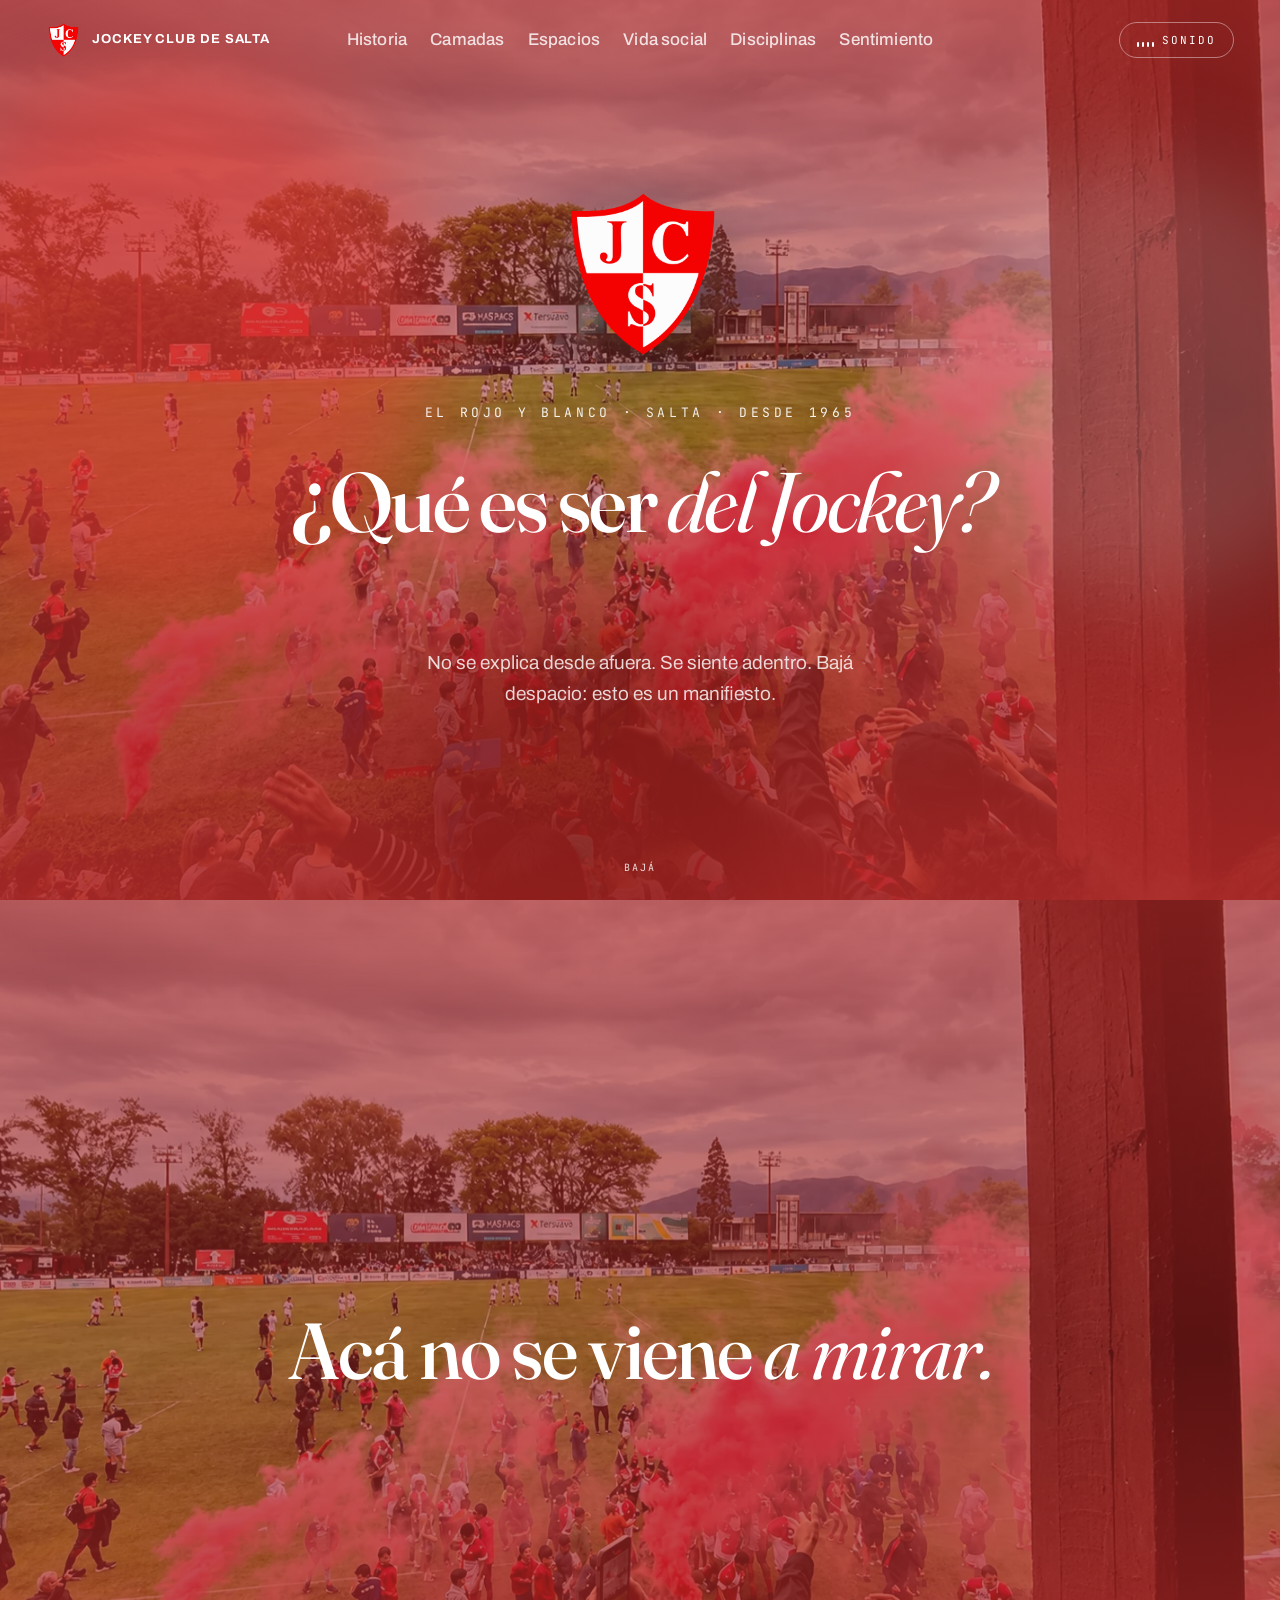
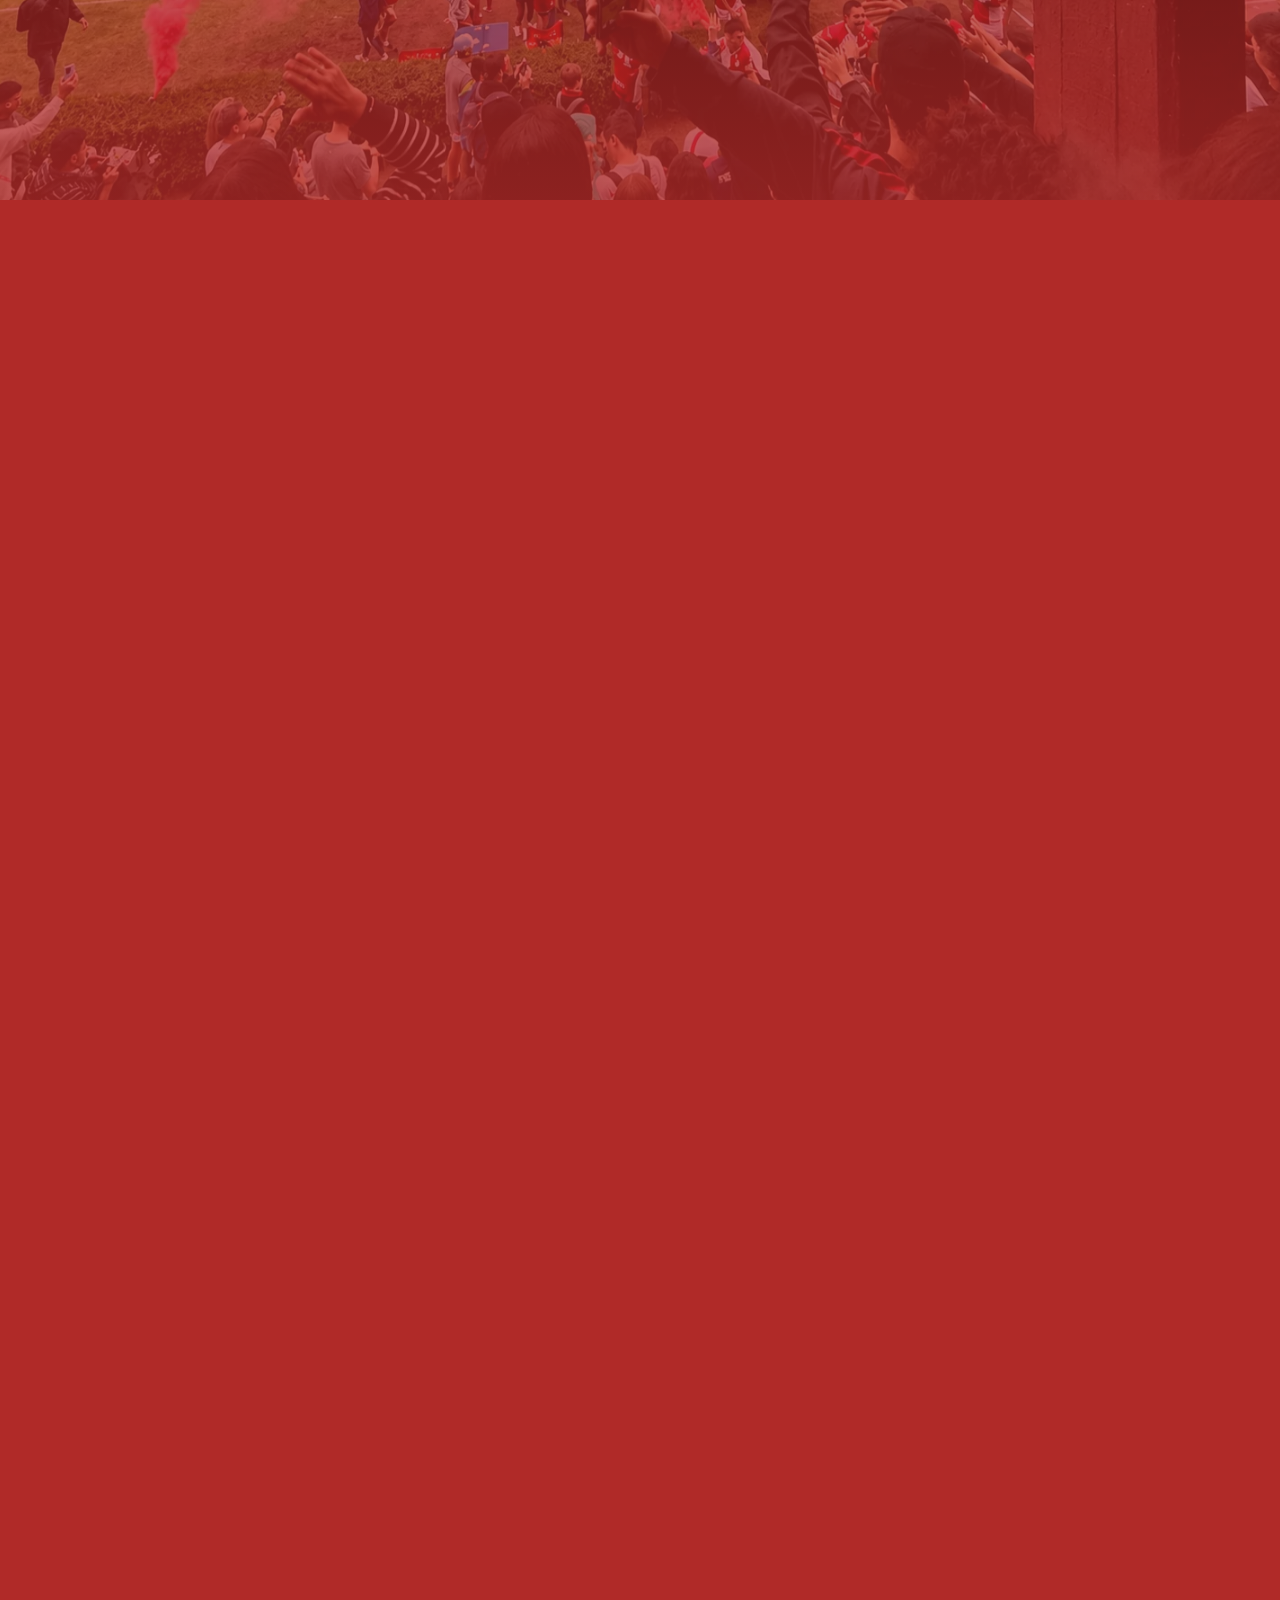
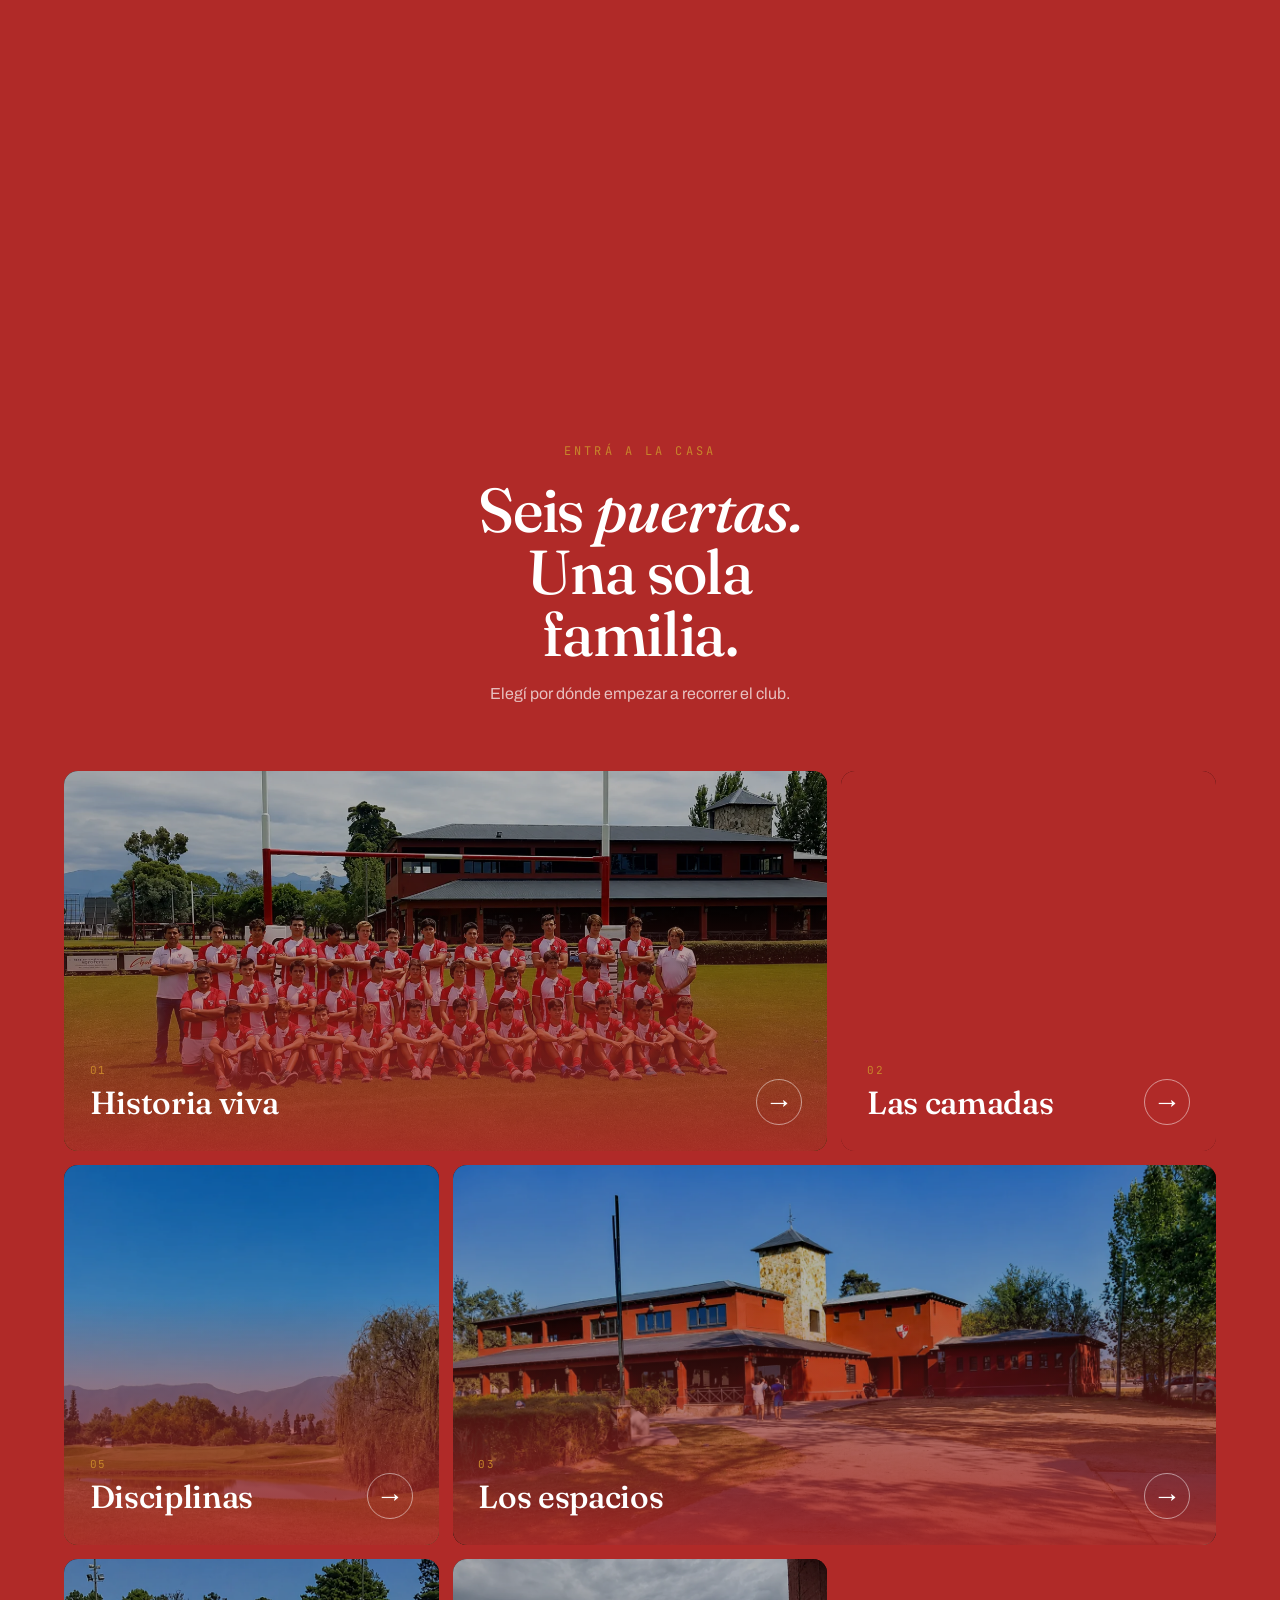
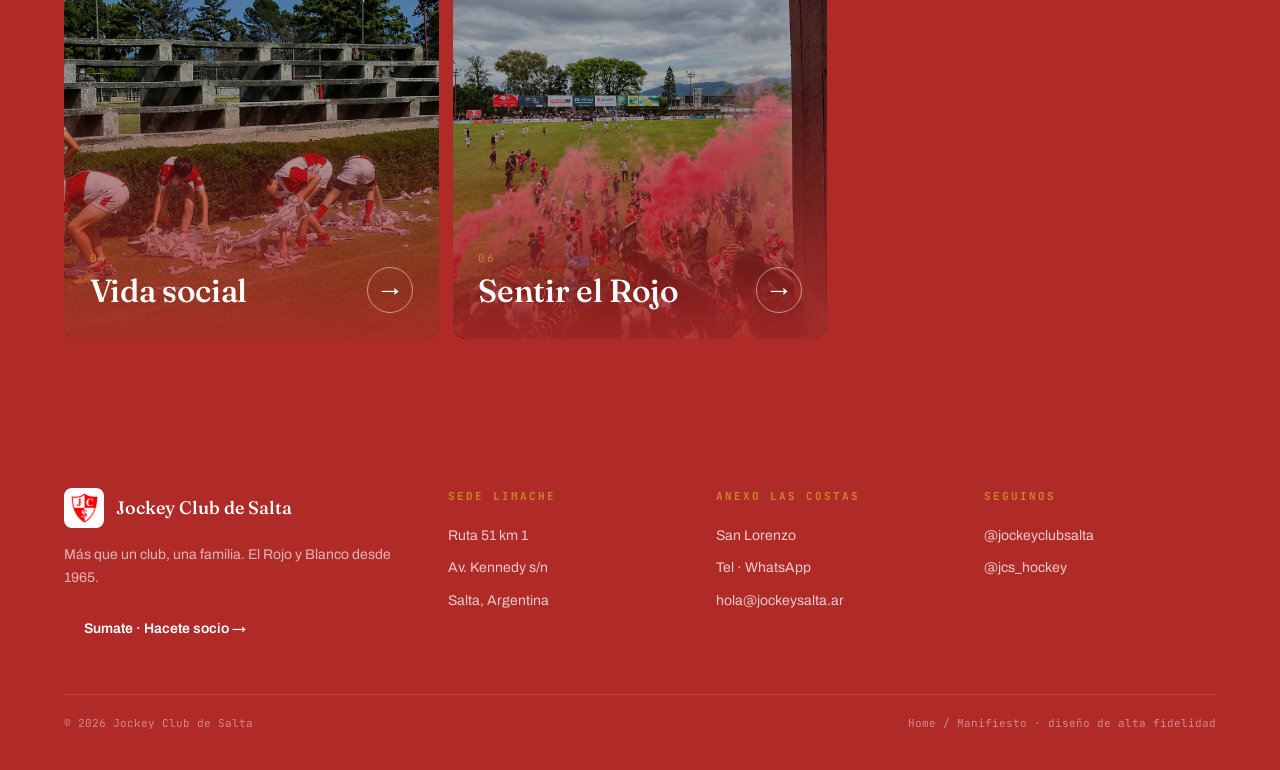
==== commit f77f1758: "Optimizacion de imagenes (WebP) + 11 fotos reales del club - Convierto todas las fotos PNG a WebP (a" ====
--- a/index.html
+++ b/index.html
@@ -13,7 +13,7 @@
 <meta property="og:site_name" content="Jockey Club de Salta" />
 <meta property="og:title" content="Jockey Club de Salta" />
 <meta property="og:description" content="El Jockey Club de Salta, el Rojo y Blanco desde 1965. Más que un club, una familia: manifiesto y recorrido inmersivo por su identidad." />
-<meta property="og:image" content="https://jockeyclubsalta.vercel.app/assets/banderazo.png" />
+<meta property="og:image" content="https://jockeyclubsalta.vercel.app/assets/og-jockey.jpg" />
 <meta property="og:url" content="https://jockeyclubsalta.vercel.app/" />
 <meta property="og:locale" content="es_AR" />
 <meta name="twitter:card" content="summary_large_image" />
@@ -49,18 +49,18 @@
     <button class="close-btn" id="closeMenu">Cerrar ✕</button>
   </div>
   <div class="overlay-body">
-    <a class="ov-item" href="/historia"><span class="idx">01</span><img class="thumb" src="/assets/plantel-m15.png" alt="" /><span class="lab">Historia viva</span><span class="desc">1965 → hoy</span></a>
+    <a class="ov-item" href="/historia"><span class="idx">01</span><img class="thumb" src="/assets/plantel-m15.webp" alt="" /><span class="lab">Historia viva</span><span class="desc">1965 → hoy</span></a>
     <a class="ov-item" href="/camadas"><span class="idx">02</span><span class="swt"></span><span class="lab">Las camadas</span><span class="desc">La constelación</span></a>
-    <a class="ov-item" href="/espacios"><span class="idx">03</span><img class="thumb" src="/assets/casa-club.png" alt="" /><span class="lab">Los espacios</span><span class="desc">Cancha 1 · La casa roja</span></a>
-    <a class="ov-item" href="/social"><span class="idx">04</span><img class="thumb" src="/assets/tercer-tiempo.png" alt="" /><span class="lab">Vida social</span><span class="desc">El tercer tiempo</span></a>
-    <a class="ov-item" href="/disciplinas"><span class="idx">05</span><img class="thumb" src="/assets/golf.png" alt="" /><span class="lab">Disciplinas</span><span class="desc">Seis deportes</span></a>
-    <a class="ov-item" href="/sentimiento"><span class="idx">06</span><img class="thumb" src="/assets/banderazo.png" alt="" /><span class="lab">Sentir el Rojo</span><span class="desc">La experiencia</span></a>
+    <a class="ov-item" href="/espacios"><span class="idx">03</span><img class="thumb" src="/assets/casa-club.webp" alt="" /><span class="lab">Los espacios</span><span class="desc">Cancha 1 · La casa roja</span></a>
+    <a class="ov-item" href="/social"><span class="idx">04</span><img class="thumb" src="/assets/tercer-tiempo.webp" alt="" /><span class="lab">Vida social</span><span class="desc">El tercer tiempo</span></a>
+    <a class="ov-item" href="/disciplinas"><span class="idx">05</span><img class="thumb" src="/assets/golf.webp" alt="" /><span class="lab">Disciplinas</span><span class="desc">Seis deportes</span></a>
+    <a class="ov-item" href="/sentimiento"><span class="idx">06</span><img class="thumb" src="/assets/banderazo.webp" alt="" /><span class="lab">Sentir el Rojo</span><span class="desc">La experiencia</span></a>
   </div>
 </div>
 
 <!-- ===== INTRO HERO ===== -->
 <section class="intro" id="top" data-screen-label="Home · Intro">
-  <div class="intro-bg"><img src="/assets/banderazo.png" alt="Banderazo en la Cancha 1" /></div>
+  <div class="intro-bg"><img src="/assets/banderazo.webp" alt="Banderazo en la Cancha 1" /></div>
   <span class="fabric f1"></span><span class="fabric f2"></span><span class="fabric f3"></span>
   <div class="intro-content" id="introContent">
     <div class="crest-wrap a crest"><img src="/assets/logo-jcs.png" alt="Escudo del Jockey Club de Salta" /></div>
@@ -75,13 +75,13 @@
 <section class="manifesto" id="manifiesto" data-screen-label="Home · Manifiesto">
   <div class="stage">
     <div class="stage-bg" id="stageBg">
-      <div class="frame on" data-i="0"><img src="/assets/banderazo.png" alt="" /></div>
-      <div class="frame" data-i="1"><img src="/assets/tribuna.png" alt="" /></div>
-      <div class="frame" data-i="2"><img src="/assets/plantel-m15.png" alt="" /></div>
-      <div class="frame" data-i="3"><img src="/assets/salida-plantel.png" alt="" /></div>
-      <div class="frame" data-i="4"><img src="/assets/tercer-tiempo.png" alt="" /></div>
-      <div class="frame" data-i="5"><img src="/assets/casa-club.png" alt="" /></div>
-      <div class="frame" data-i="6"><img src="/assets/banderazo.png" alt="" /></div>
+      <div class="frame on" data-i="0"><img src="/assets/banderazo.webp" alt="" /></div>
+      <div class="frame" data-i="1"><img src="/assets/tribuna-plantel.webp" alt="" /></div>
+      <div class="frame" data-i="2"><img src="/assets/plantel-m15.webp" alt="" /></div>
+      <div class="frame" data-i="3"><img src="/assets/salida-plantel.webp" alt="" /></div>
+      <div class="frame" data-i="4"><img src="/assets/tercer-tiempo.webp" alt="" /></div>
+      <div class="frame" data-i="5"><img src="/assets/casa-club.webp" alt="" /></div>
+      <div class="frame" data-i="6"><img src="/assets/encuentro-hockey-infantil.webp" alt="" /></div>
     </div>
     <div class="lines" id="lines">
       <div class="line on" data-i="0">Acá no se viene <em>a mirar.</em></div>
@@ -108,12 +108,12 @@
       <p>Elegí por dónde empezar a recorrer el club.</p>
     </div>
     <div class="grid">
-      <a class="door" href="/historia"><img src="/assets/plantel-m15.png" alt="" /><div class="body"><div class="l"><div class="n">01</div><h3>Historia viva</h3><p>De Fonzo y el turf a campeón 2026.</p></div><span class="enter">→</span></div></a>
+      <a class="door" href="/historia"><img src="/assets/plantel-m15.webp" alt="" /><div class="body"><div class="l"><div class="n">01</div><h3>Historia viva</h3><p>De Fonzo y el turf a campeón 2026.</p></div><span class="enter">→</span></div></a>
       <a class="door" href="/camadas"><span class="swt"></span><div class="body"><div class="l"><div class="n">02</div><h3>Las camadas</h3><p>Cada promoción, una estrella.</p></div><span class="enter">→</span></div></a>
-      <a class="door" href="/disciplinas"><img src="/assets/golf.png" alt="" /><div class="body"><div class="l"><div class="n">05</div><h3>Disciplinas</h3><p>Rugby, hockey, tenis, golf y más.</p></div><span class="enter">→</span></div></a>
-      <a class="door" href="/espacios"><img src="/assets/casa-club.png" alt="" /><div class="body"><div class="l"><div class="n">03</div><h3>Los espacios</h3><p>La Cancha 1, la casa roja, Las Costas.</p></div><span class="enter">→</span></div></a>
-      <a class="door" href="/social"><img src="/assets/tercer-tiempo.png" alt="" /><div class="body"><div class="l"><div class="n">04</div><h3>Vida social</h3><p>El tercer tiempo y las giras.</p></div><span class="enter">→</span></div></a>
-      <a class="door" href="/sentimiento"><img src="/assets/banderazo.png" alt="" /><div class="body"><div class="l"><div class="n">06</div><h3>Sentir el Rojo</h3><p>Sonido, bengala, piel de gallina.</p></div><span class="enter">→</span></div></a>
+      <a class="door" href="/disciplinas"><img src="/assets/golf.webp" alt="" /><div class="body"><div class="l"><div class="n">05</div><h3>Disciplinas</h3><p>Rugby, hockey, tenis, golf y más.</p></div><span class="enter">→</span></div></a>
+      <a class="door" href="/espacios"><img src="/assets/casa-club.webp" alt="" /><div class="body"><div class="l"><div class="n">03</div><h3>Los espacios</h3><p>La Cancha 1, la casa roja, Las Costas.</p></div><span class="enter">→</span></div></a>
+      <a class="door" href="/social"><img src="/assets/tercer-tiempo.webp" alt="" /><div class="body"><div class="l"><div class="n">04</div><h3>Vida social</h3><p>El tercer tiempo y las giras.</p></div><span class="enter">→</span></div></a>
+      <a class="door" href="/sentimiento"><img src="/assets/banderazo.webp" alt="" /><div class="body"><div class="l"><div class="n">06</div><h3>Sentir el Rojo</h3><p>Sonido, bengala, piel de gallina.</p></div><span class="enter">→</span></div></a>
     </div>
   </div>
 </section>
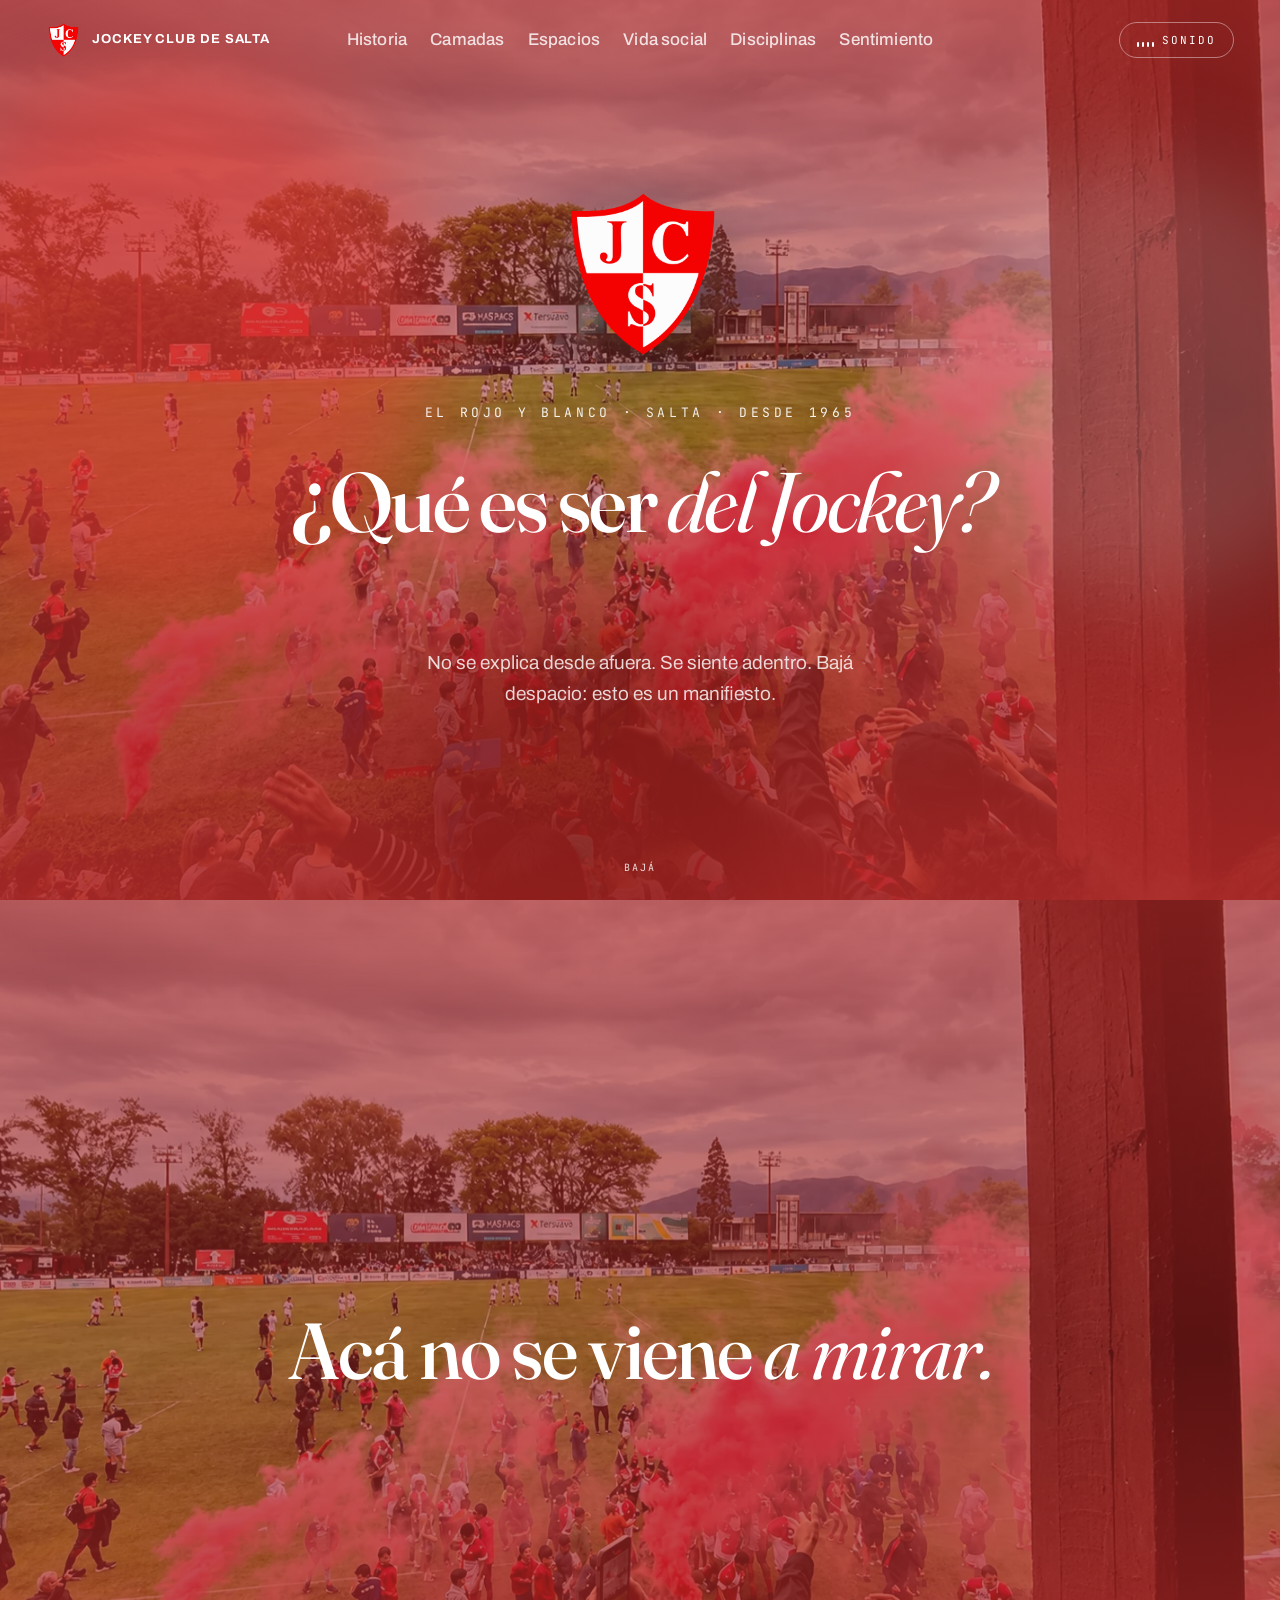
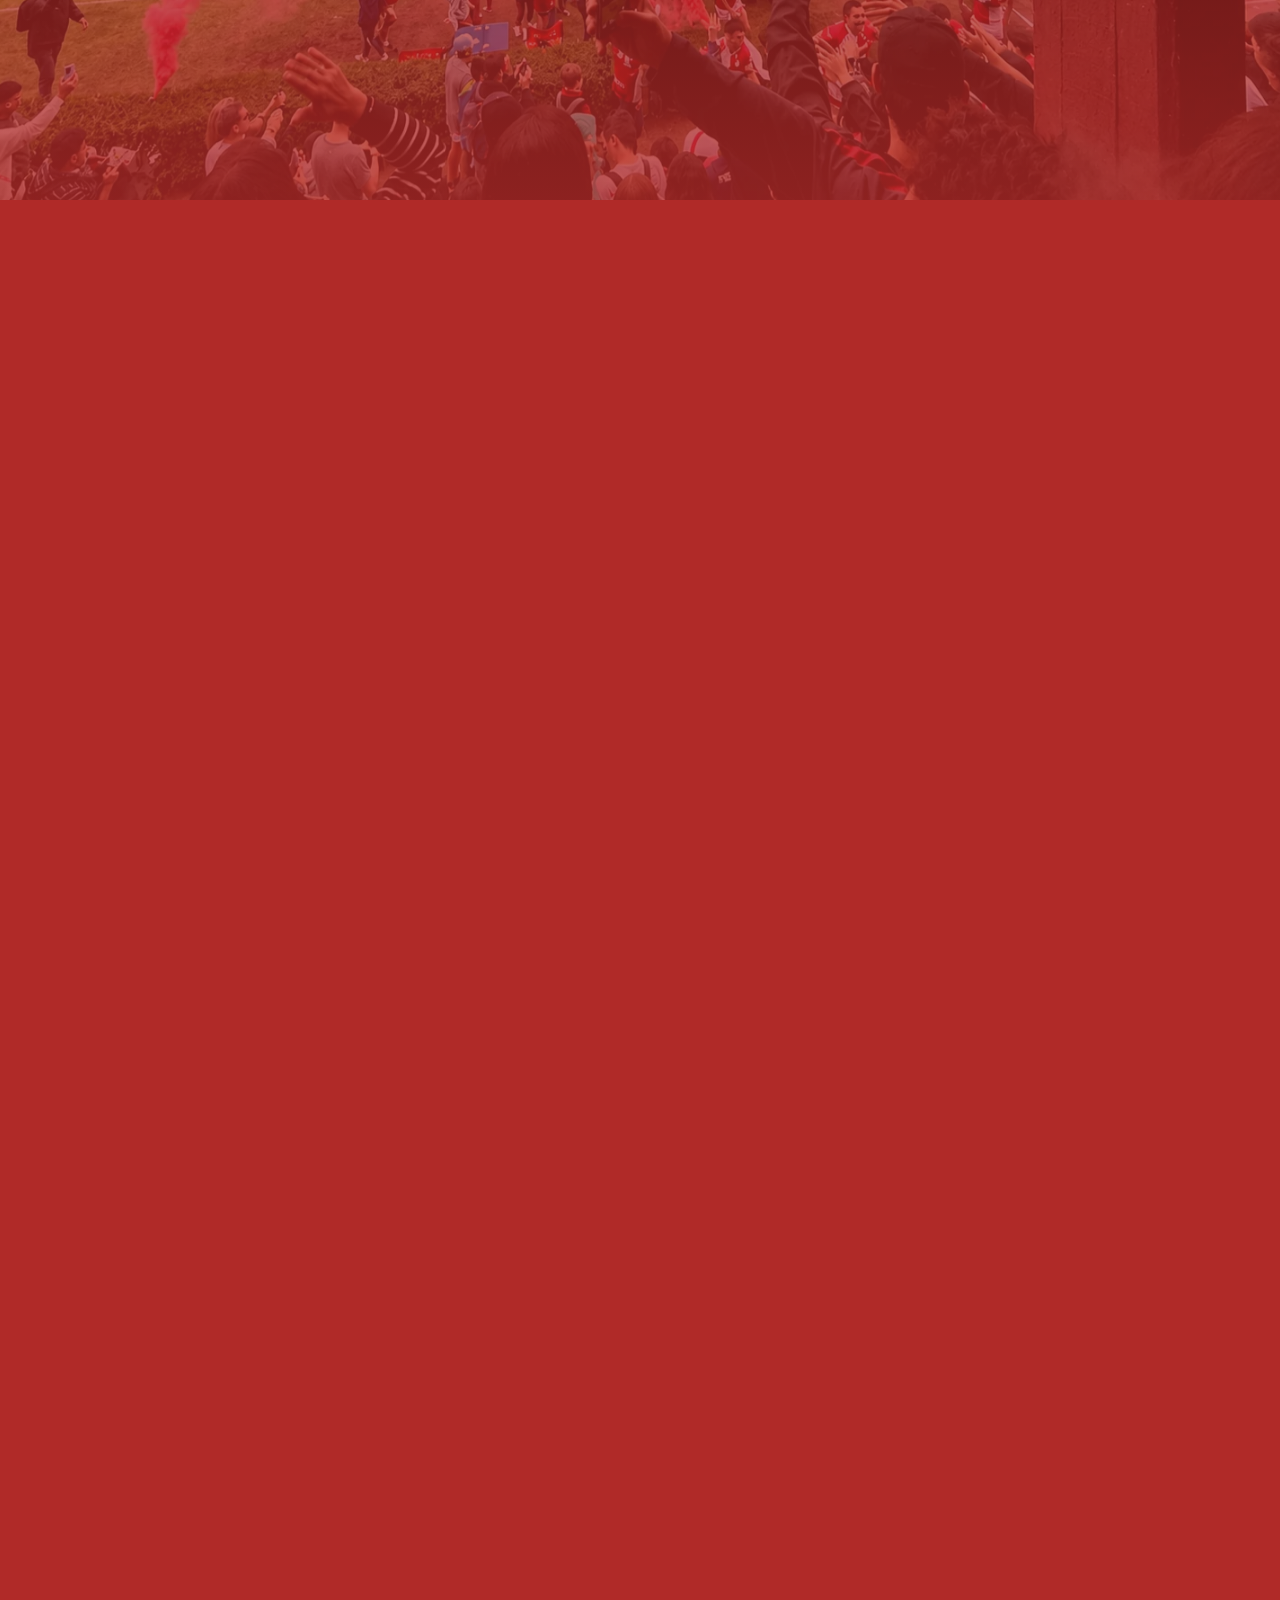
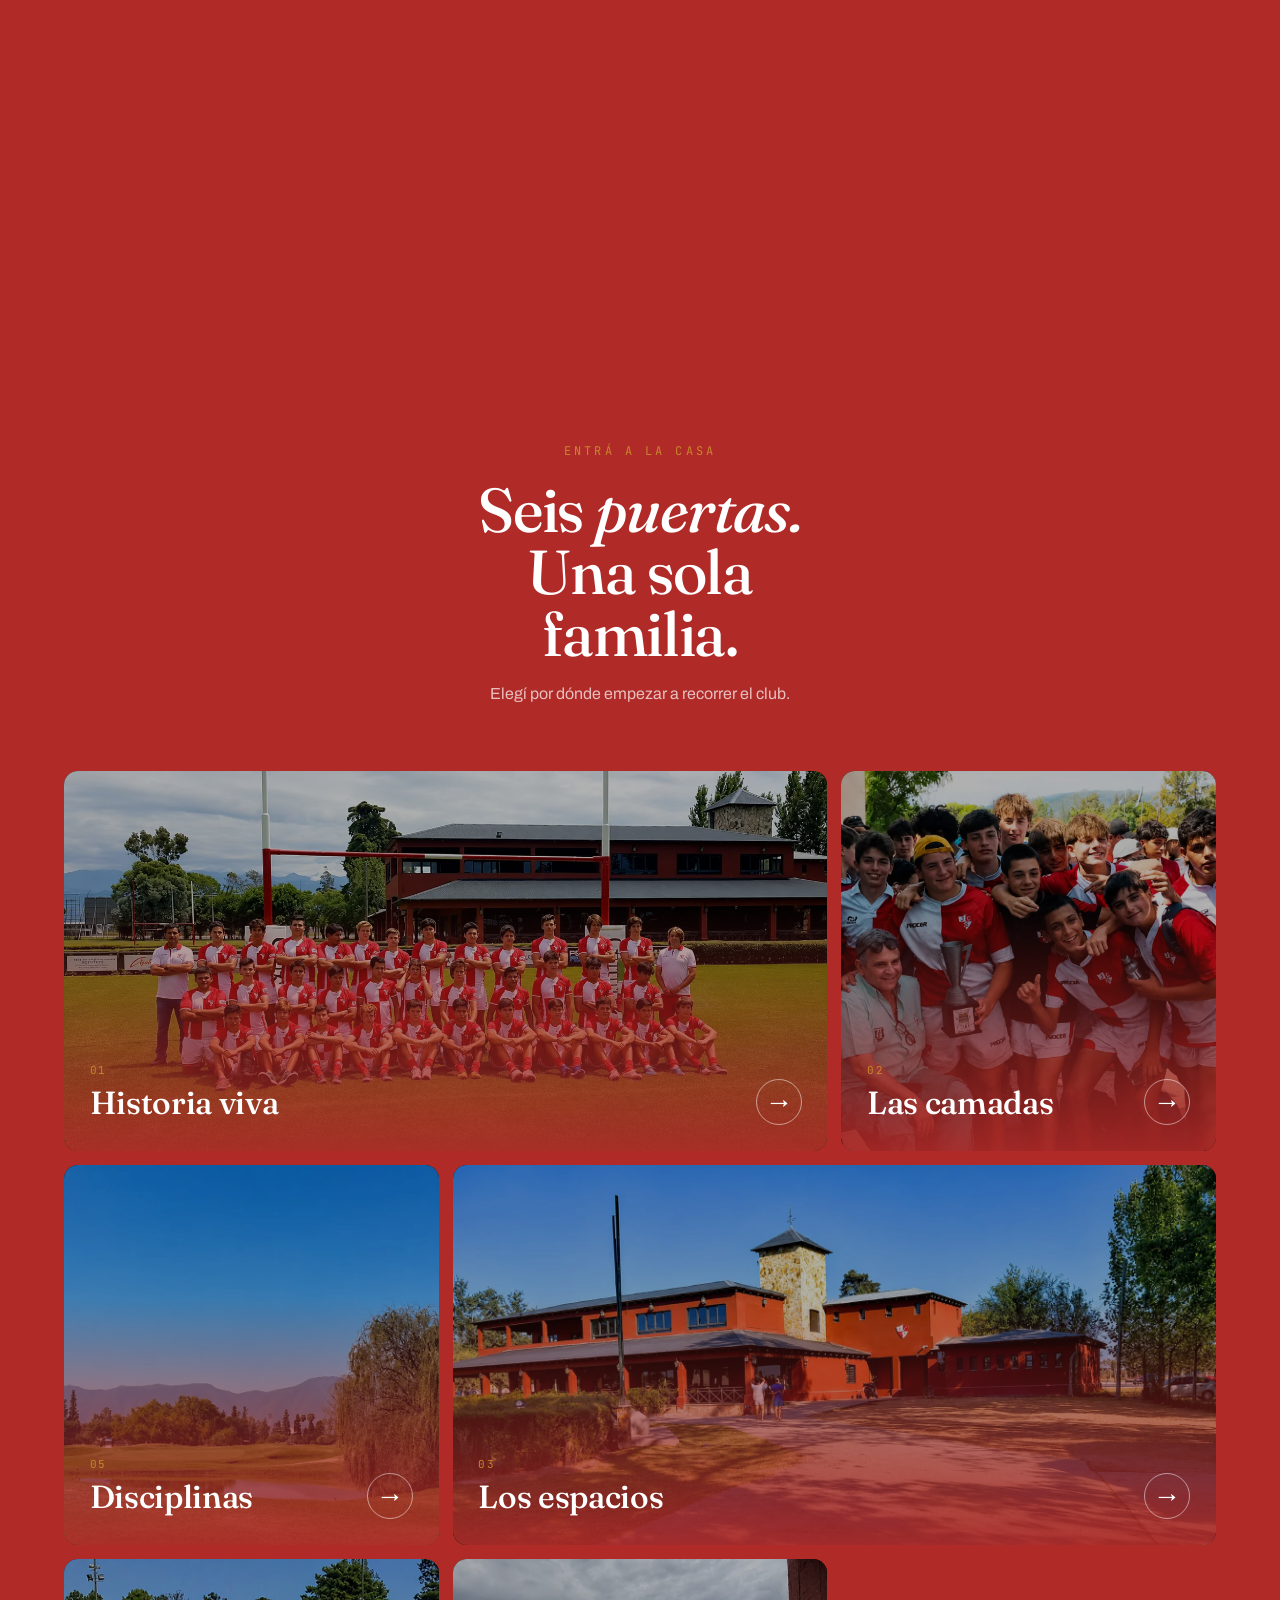
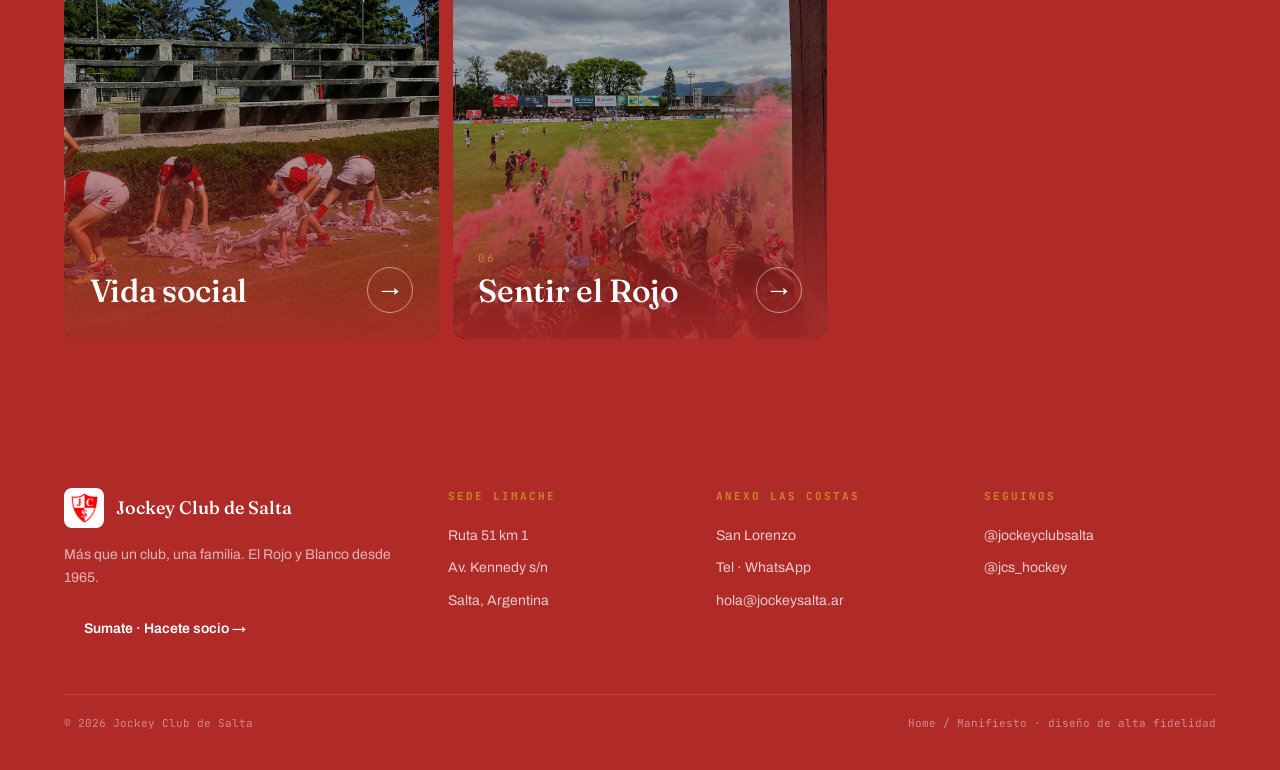
==== commit 5ecfec94: "Camadas: usar festejo-titulo-m15.webp como thumbnail (menu + puerta home) en vez del swatch rojo Co-" ====
--- a/index.html
+++ b/index.html
@@ -50,7 +50,7 @@
   </div>
   <div class="overlay-body">
     <a class="ov-item" href="/historia"><span class="idx">01</span><img class="thumb" src="/assets/plantel-m15.webp" alt="" /><span class="lab">Historia viva</span><span class="desc">1965 → hoy</span></a>
-    <a class="ov-item" href="/camadas"><span class="idx">02</span><span class="swt"></span><span class="lab">Las camadas</span><span class="desc">La constelación</span></a>
+    <a class="ov-item" href="/camadas"><span class="idx">02</span><img class="thumb" src="/assets/festejo-titulo-m15.webp" alt="" /><span class="lab">Las camadas</span><span class="desc">La constelación</span></a>
     <a class="ov-item" href="/espacios"><span class="idx">03</span><img class="thumb" src="/assets/casa-club.webp" alt="" /><span class="lab">Los espacios</span><span class="desc">Cancha 1 · La casa roja</span></a>
     <a class="ov-item" href="/social"><span class="idx">04</span><img class="thumb" src="/assets/tercer-tiempo.webp" alt="" /><span class="lab">Vida social</span><span class="desc">El tercer tiempo</span></a>
     <a class="ov-item" href="/disciplinas"><span class="idx">05</span><img class="thumb" src="/assets/golf.webp" alt="" /><span class="lab">Disciplinas</span><span class="desc">Seis deportes</span></a>
@@ -109,7 +109,7 @@
     </div>
     <div class="grid">
       <a class="door" href="/historia"><img src="/assets/plantel-m15.webp" alt="" /><div class="body"><div class="l"><div class="n">01</div><h3>Historia viva</h3><p>De Fonzo y el turf a campeón 2026.</p></div><span class="enter">→</span></div></a>
-      <a class="door" href="/camadas"><span class="swt"></span><div class="body"><div class="l"><div class="n">02</div><h3>Las camadas</h3><p>Cada promoción, una estrella.</p></div><span class="enter">→</span></div></a>
+      <a class="door" href="/camadas"><img src="/assets/festejo-titulo-m15.webp" alt="" /><div class="body"><div class="l"><div class="n">02</div><h3>Las camadas</h3><p>Cada promoción, una estrella.</p></div><span class="enter">→</span></div></a>
       <a class="door" href="/disciplinas"><img src="/assets/golf.webp" alt="" /><div class="body"><div class="l"><div class="n">05</div><h3>Disciplinas</h3><p>Rugby, hockey, tenis, golf y más.</p></div><span class="enter">→</span></div></a>
       <a class="door" href="/espacios"><img src="/assets/casa-club.webp" alt="" /><div class="body"><div class="l"><div class="n">03</div><h3>Los espacios</h3><p>La Cancha 1, la casa roja, Las Costas.</p></div><span class="enter">→</span></div></a>
       <a class="door" href="/social"><img src="/assets/tercer-tiempo.webp" alt="" /><div class="body"><div class="l"><div class="n">04</div><h3>Vida social</h3><p>El tercer tiempo y las giras.</p></div><span class="enter">→</span></div></a>
